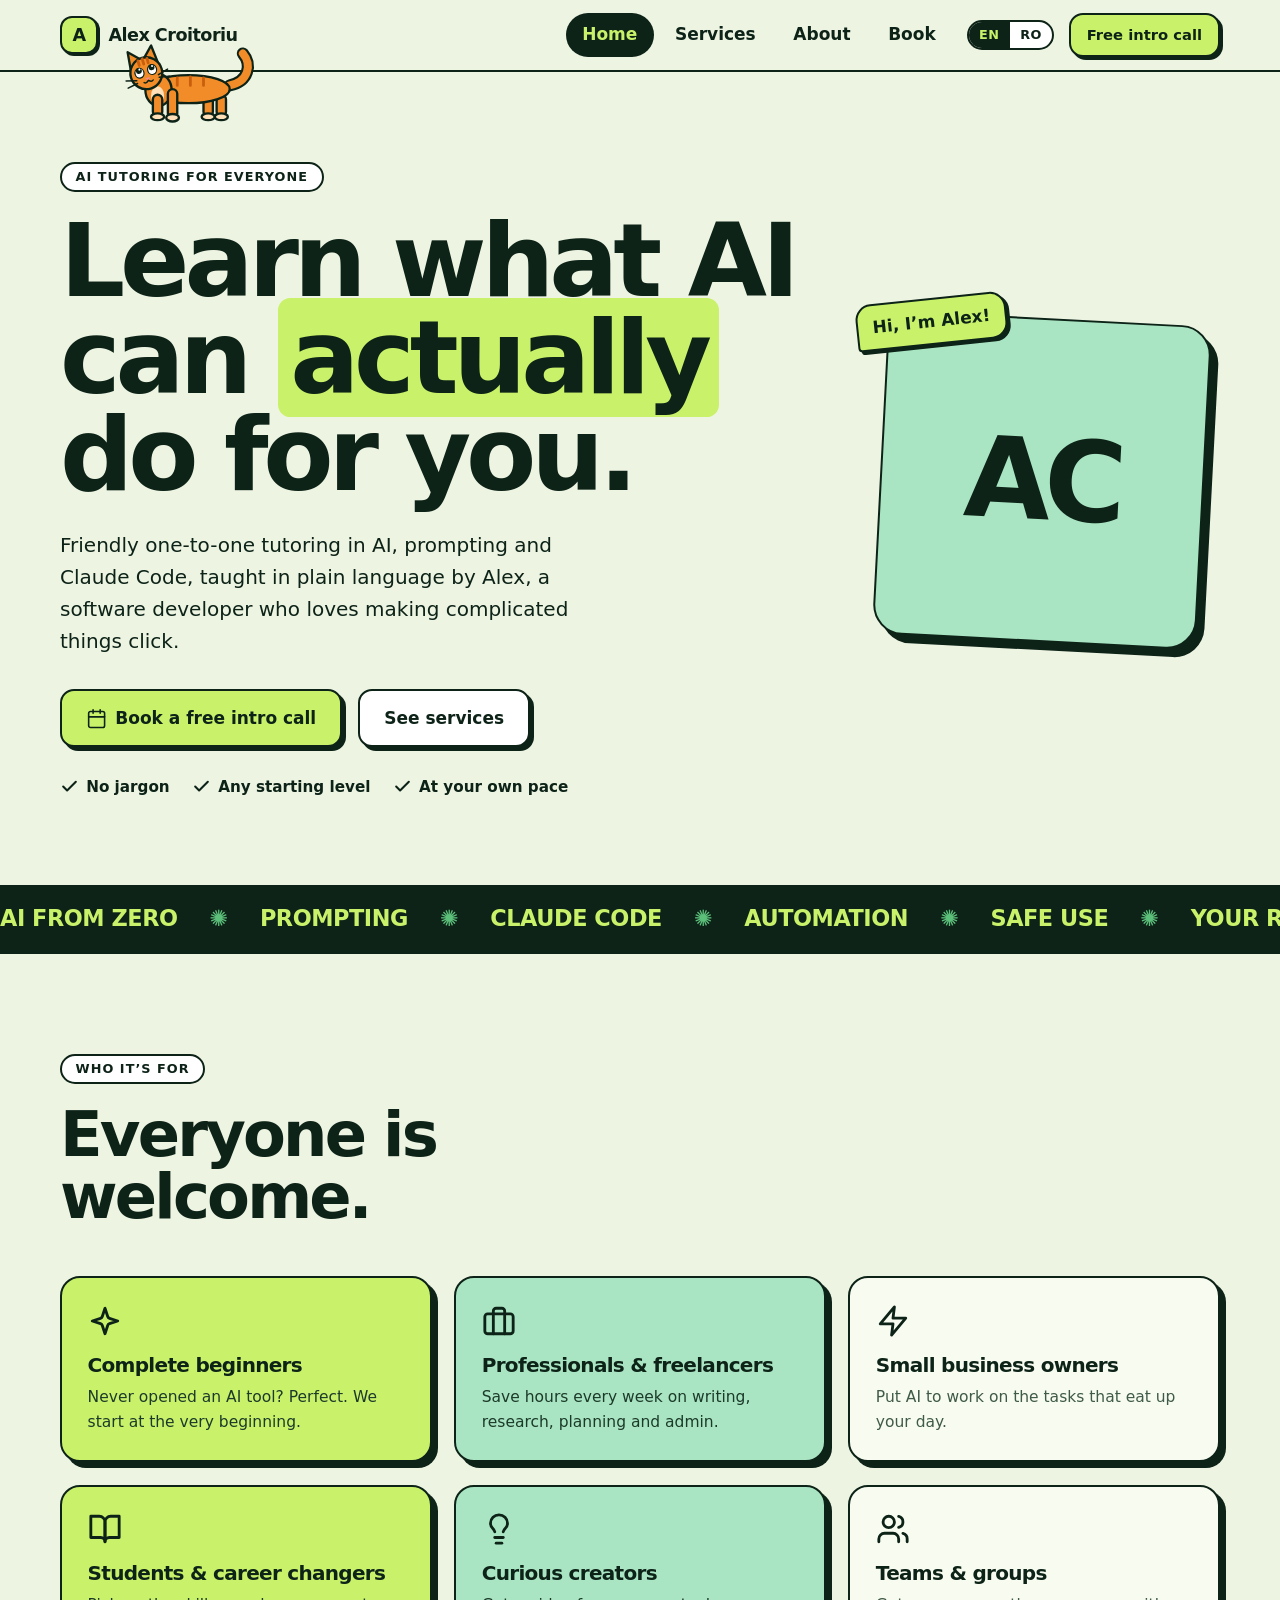
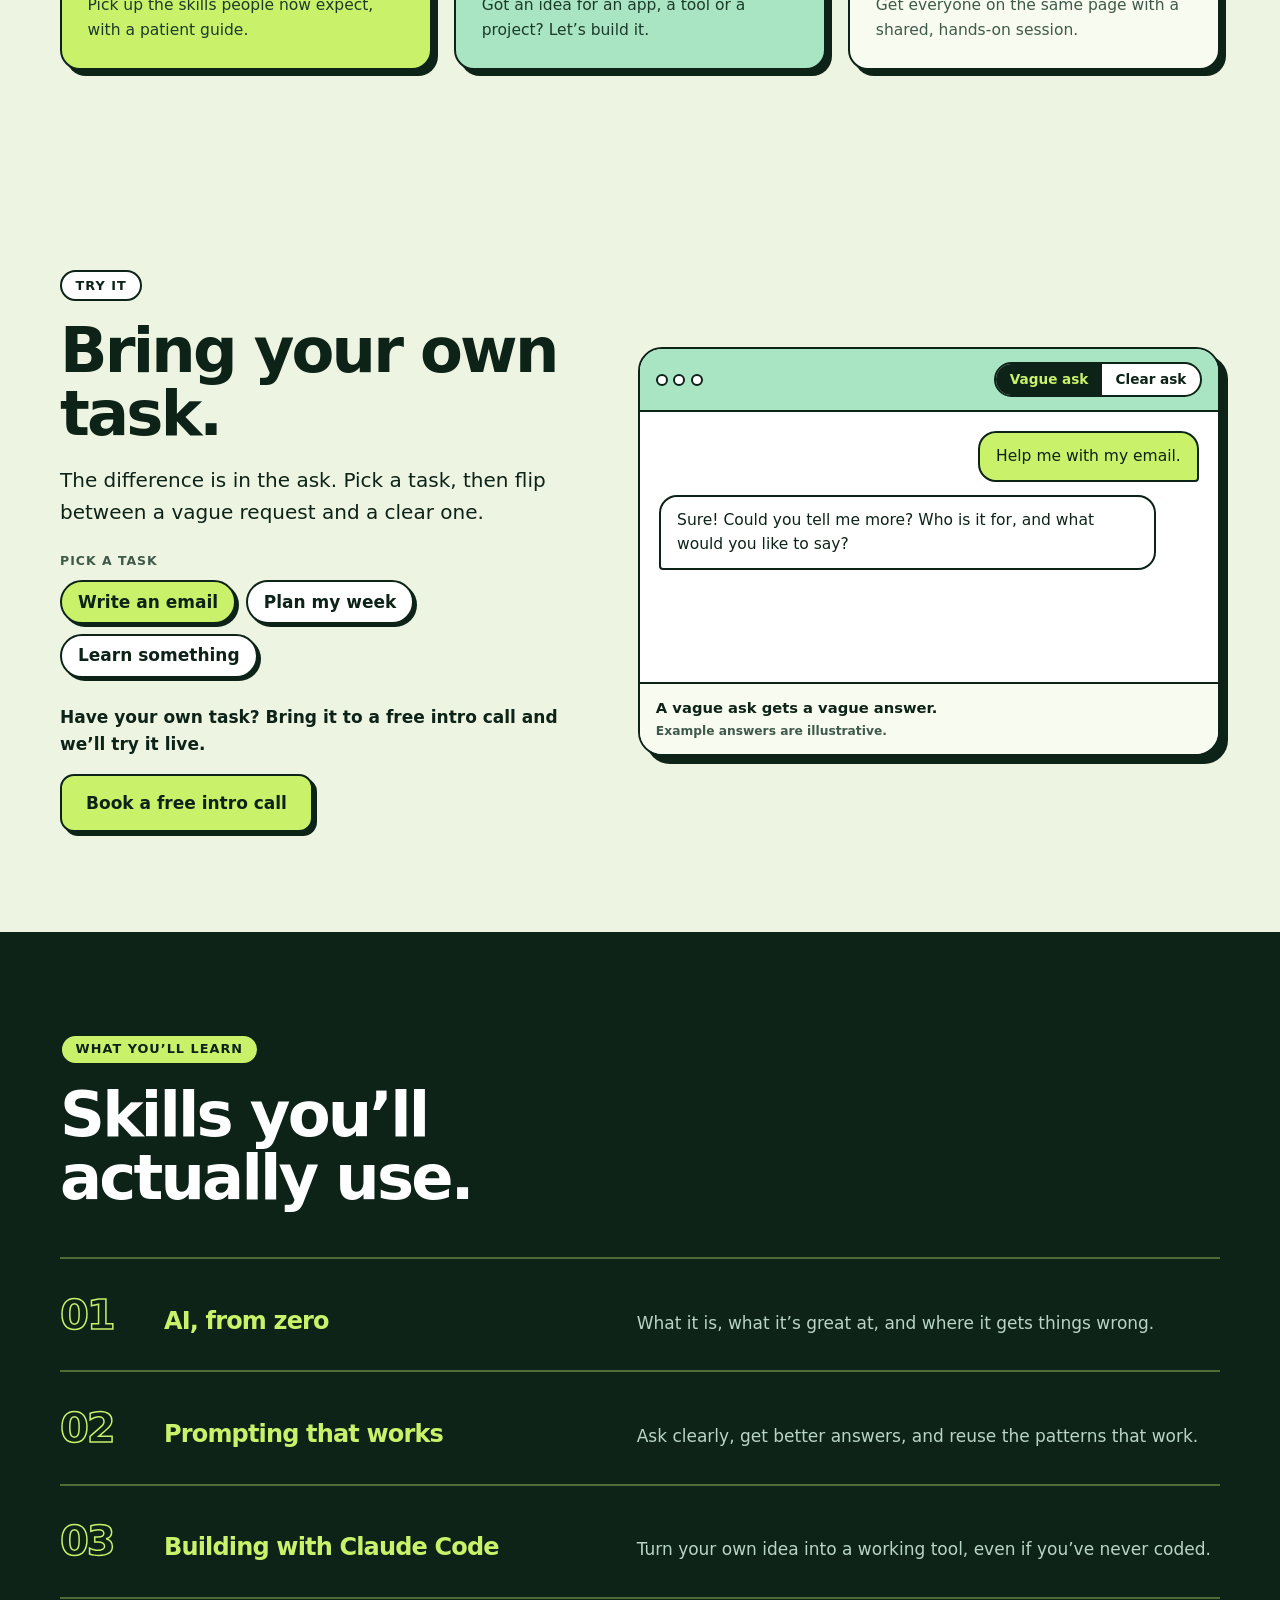
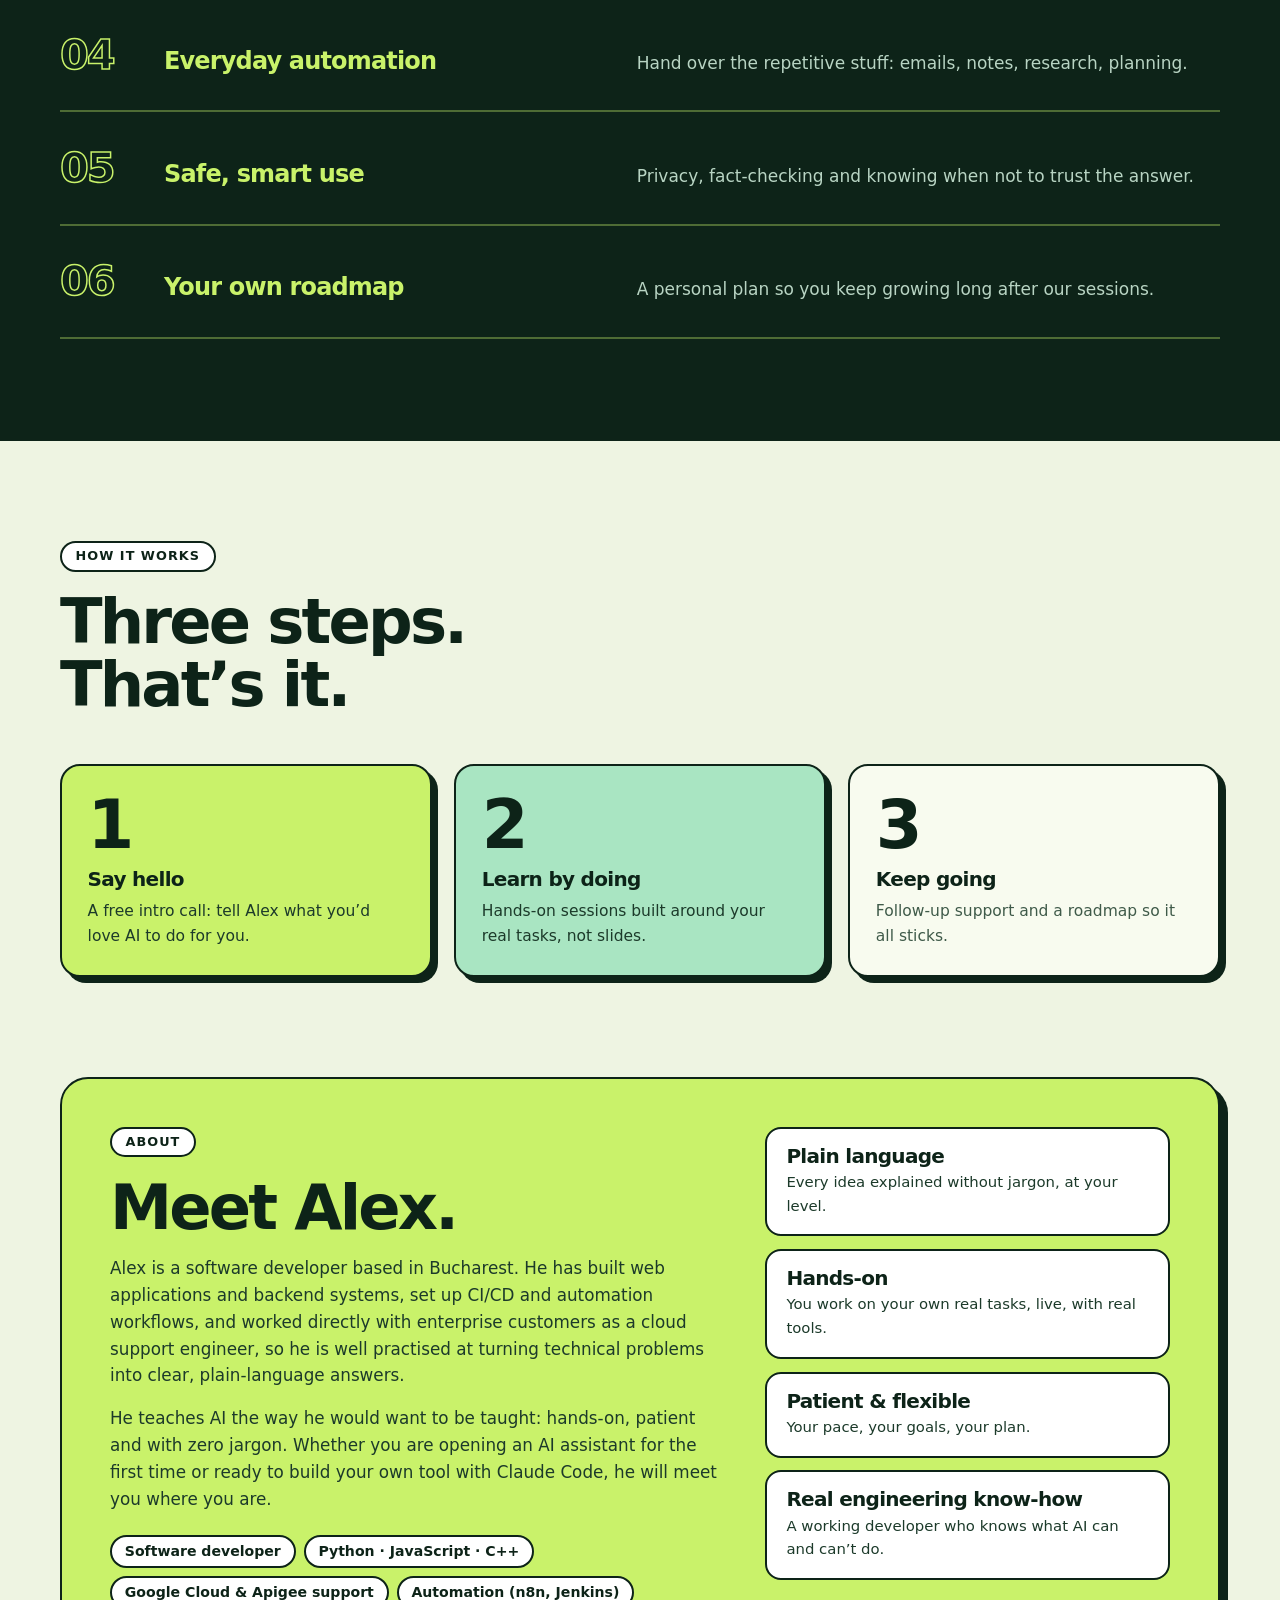
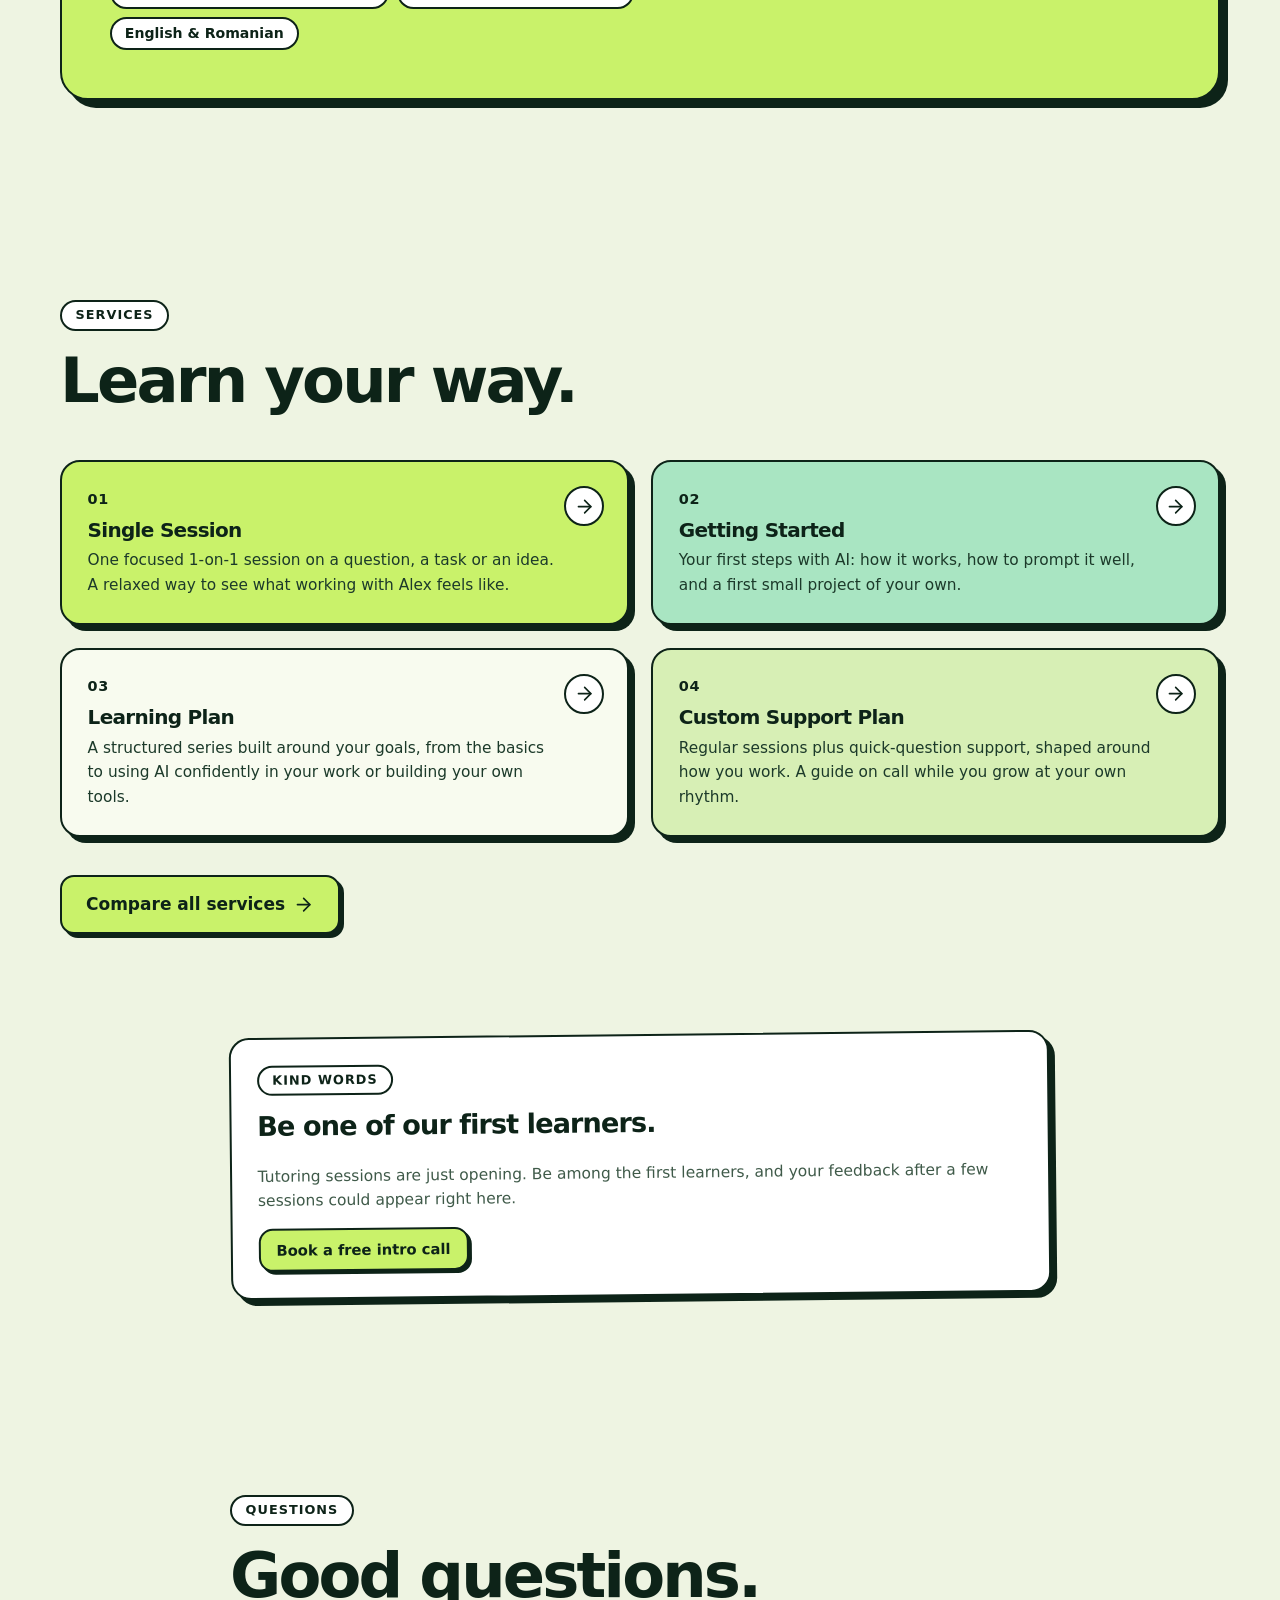
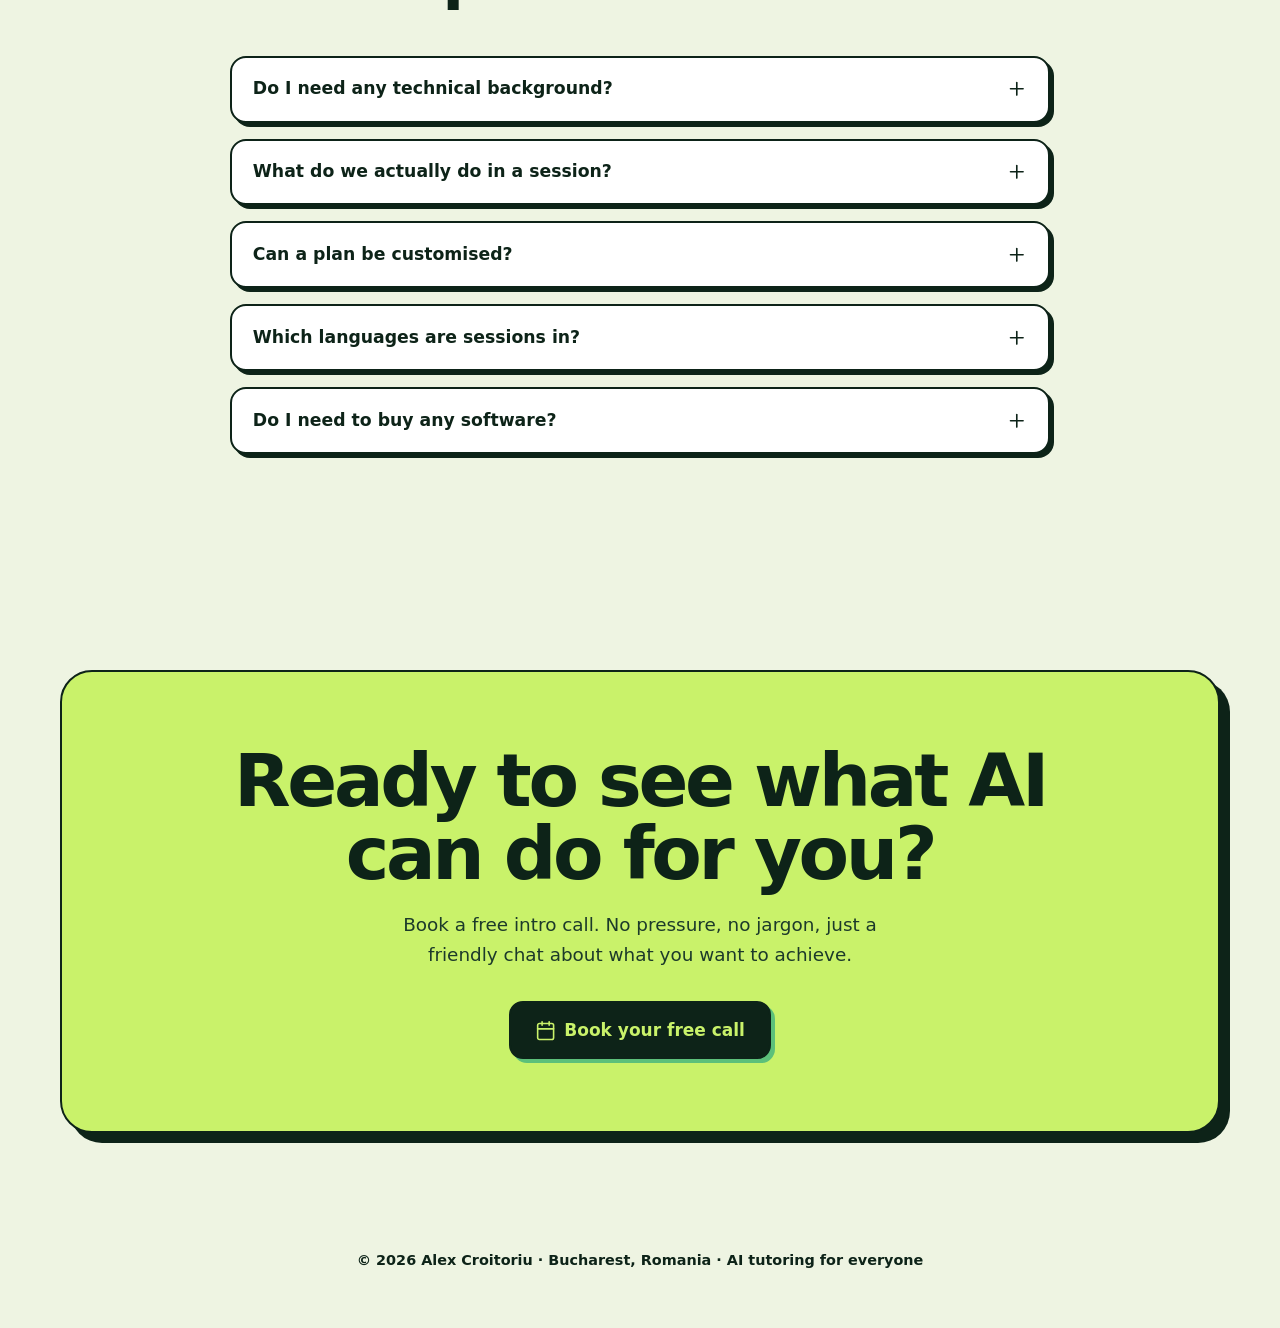
==== index.html @ 7beb1622 "Favicon: lime A badge matching the logo Co-Authored-By: Claude Sonnet 5.5 <noreply@anthropic.com>" ====
<!doctype html>
<html lang="en">
<head>
<meta charset="utf-8">
<meta name="viewport" content="width=device-width, initial-scale=1">
<title>Alex Croitoriu · AI tutoring for everyone</title>
<meta name="description" content="Friendly one-to-one tutoring in AI, prompting and Claude Code, taught in plain language by software developer Alex Croitoriu.">
<link rel="canonical" href="https://andreeaioan97-maker.github.io/alex-ai-tutoring/">
<link rel="alternate" hreflang="en" href="https://andreeaioan97-maker.github.io/alex-ai-tutoring/">
<link rel="alternate" hreflang="ro" href="https://andreeaioan97-maker.github.io/alex-ai-tutoring/ro/">
<link rel="alternate" hreflang="x-default" href="https://andreeaioan97-maker.github.io/alex-ai-tutoring/">
<meta property="og:title" content="Alex Croitoriu · AI tutoring for everyone">
<meta property="og:description" content="Friendly one-to-one tutoring in AI, prompting and Claude Code, taught in plain language by software developer Alex Croitoriu.">
<meta property="og:type" content="website">
<meta property="og:url" content="https://andreeaioan97-maker.github.io/alex-ai-tutoring/">
<meta property="og:locale" content="en_US">
<meta name="theme-color" content="#c9f26a">
<link rel="icon" href="data:image/svg+xml,%3Csvg xmlns='http://www.w3.org/2000/svg' viewBox='0 0 64 64'%3E%3Crect x='9' y='9' width='50' height='50' rx='13' fill='%230d2318'/%3E%3Crect x='4' y='4' width='50' height='50' rx='13' fill='%23c9f26a' stroke='%230d2318' stroke-width='4'/%3E%3Ctext x='29' y='41' text-anchor='middle' font-family='Arial,Helvetica,sans-serif' font-weight='900' font-size='32' fill='%230d2318'%3EA%3C/text%3E%3C/svg%3E">
<link rel="stylesheet" href="assets/style.css?v=8e120575">
<script type="application/ld+json">{"@context":"https://schema.org","@type":"Person","name":"Alex Croitoriu","jobTitle":"Software developer & AI tutor","description":"Friendly one-to-one tutoring in AI, prompting and Claude Code, taught in plain language by software developer Alex Croitoriu.","url":"https://andreeaioan97-maker.github.io/alex-ai-tutoring/","knowsLanguage":["en","ro"],"address":{"@type":"PostalAddress","addressLocality":"Bucharest","addressCountry":"RO"}}</script>
</head>
<body class="page-home">
<svg width="0" height="0" style="position:absolute" aria-hidden="true"><defs><symbol id="i-sparkles" viewBox="0 0 24 24"><path d="m12 3-1.9 5.8a2 2 0 0 1-1.3 1.3L3 12l5.8 1.9a2 2 0 0 1 1.3 1.3L12 21l1.9-5.8a2 2 0 0 1 1.3-1.3L21 12l-5.8-1.9a2 2 0 0 1-1.3-1.3z"/></symbol><symbol id="i-briefcase" viewBox="0 0 24 24"><rect x="2" y="7" width="20" height="14" rx="2"/><path d="M16 21V5a2 2 0 0 0-2-2h-4a2 2 0 0 0-2 2v16"/></symbol><symbol id="i-zap" viewBox="0 0 24 24"><path d="M13 2 3 14h9l-1 8 10-12h-9l1-8z"/></symbol><symbol id="i-book" viewBox="0 0 24 24"><path d="M2 3h6a4 4 0 0 1 4 4v14a3 3 0 0 0-3-3H2z"/><path d="M22 3h-6a4 4 0 0 0-4 4v14a3 3 0 0 1 3-3h7z"/></symbol><symbol id="i-bulb" viewBox="0 0 24 24"><path d="M15 14c.2-1 .7-1.7 1.5-2.5 1-.9 1.5-2.2 1.5-3.5A6 6 0 0 0 6 8c0 1 .2 2.2 1.5 3.5.7.7 1.3 1.5 1.5 2.5"/><path d="M9 18h6"/><path d="M10 22h4"/></symbol><symbol id="i-users" viewBox="0 0 24 24"><path d="M16 21v-2a4 4 0 0 0-4-4H6a4 4 0 0 0-4 4v2"/><circle cx="9" cy="7" r="4"/><path d="M22 21v-2a4 4 0 0 0-3-3.87"/><path d="M16 3.13a4 4 0 0 1 0 7.75"/></symbol><symbol id="i-message" viewBox="0 0 24 24"><path d="M21 15a2 2 0 0 1-2 2H7l-4 4V5a2 2 0 0 1 2-2h14a2 2 0 0 1 2 2z"/></symbol><symbol id="i-code" viewBox="0 0 24 24"><path d="m16 18 6-6-6-6"/><path d="m8 6-6 6 6 6"/></symbol><symbol id="i-shield" viewBox="0 0 24 24"><path d="M12 22s8-4 8-10V5l-8-3-8 3v7c0 6 8 10 8 10z"/></symbol><symbol id="i-compass" viewBox="0 0 24 24"><circle cx="12" cy="12" r="10"/><path d="m16.24 7.76-2.12 6.36-6.36 2.12 2.12-6.36z"/></symbol><symbol id="i-check" viewBox="0 0 24 24"><path d="M20 6 9 17l-5-5"/></symbol><symbol id="i-arrow" viewBox="0 0 24 24"><path d="M5 12h14"/><path d="m12 5 7 7-7 7"/></symbol><symbol id="i-plus" viewBox="0 0 24 24"><path d="M12 5v14"/><path d="M5 12h14"/></symbol><symbol id="i-calendar" viewBox="0 0 24 24"><rect x="3" y="4" width="18" height="18" rx="2"/><path d="M16 2v4"/><path d="M8 2v4"/><path d="M3 10h18"/></symbol><symbol id="i-left" viewBox="0 0 24 24"><path d="m15 18-6-6 6-6"/></symbol><symbol id="i-right" viewBox="0 0 24 24"><path d="m9 18 6-6-6-6"/></symbol></defs></svg>

<header class="top"><div class="wrap bar">
  <a class="brand" href="index.html" aria-label="Alex Croitoriu"><span class="logo" aria-hidden="true">A</span><span class="nm" aria-hidden="true"><span class="w"><i style="--i:1">A</i><i style="--i:2">l</i><i style="--i:3">e</i><i style="--i:4">x</i></span> <span class="w"><i style="--i:5">C</i><i style="--i:6">r</i><i style="--i:7">o</i><i style="--i:8">i</i><i style="--i:9">t</i><i style="--i:10">o</i><i style="--i:11">r</i><i style="--i:12">i</i><i style="--i:13">u</i></span></span></a>
  <nav class="links" aria-label="Main">
    <a href="index.html" aria-current="page">Home</a>
    <a href="services.html">Services</a>
    <a href="index.html#about">About</a>
    <a href="book.html">Book</a>
  </nav>
  <div class="langs" role="group" aria-label="Language"><span aria-current="true" lang="en">EN</span><a href="ro/index.html" hreflang="ro" lang="ro" aria-label="Română">RO</a></div>
  <a class="btn btn-sm" href="book.html">Free intro call</a>
  <button class="menu-btn" aria-label="Menu" aria-expanded="false"><span></span><span></span></button>
</div></header>
<div class="wrap cat-anchor"><svg class="cat" viewBox="0 0 160 80" aria-hidden="true"><g class="mv fadec"><g class="bw"><g class="pj" style="transform-origin:90px 76px"><g class="tailP" style="transform-origin:132px 42px"><path class="tail-k" d="M132 42 C152 38 156 20 146 8"/><path class="tail-o" d="M132 42 C152 38 156 20 146 8"/></g><rect class="o k" x="104" y="52" width="10" height="23" rx="5"/><rect class="o k" x="118" y="52" width="10" height="23" rx="5"/><ellipse class="l k" cx="109" cy="75.5" rx="7" ry="3.6"/><ellipse class="l k" cx="123" cy="75.5" rx="7" ry="3.6"/><g class="breathe" style="transform-origin:90px 62px"><ellipse class="o k" cx="88" cy="46" rx="44" ry="15"/><path class="stripe" d="M76 34v8M90 33v9M104 34v8"/></g><ellipse class="o k" cx="56" cy="47" rx="14" ry="17"/><ellipse class="l" cx="55" cy="53" rx="7" ry="10"/><rect class="o k" x="50" y="52" width="10" height="23" rx="5"/><ellipse class="l k" cx="55" cy="75.5" rx="7" ry="3.6"/><g class="paw" style="transform-origin:71px 48px"><rect class="o k" x="66" y="46" width="10" height="31" rx="5"/><ellipse class="l k" cx="71" cy="76.5" rx="6.8" ry="4"/></g><g transform="translate(43 29) rotate(-16)">
 <g class="ears" style="transform-origin:0 -10px"><path class="o k" d="M-15 -8 L-13 -27 L-1 -15 Z"/><path class="o k" d="M15 -8 L13 -27 L1 -15 Z"/></g><circle class="o k" r="17"/>
 <path class="stripe" d="M-5 -15v5M0 -16v6M5 -15v5"/>
 <g class="blink" style="transform-origin:0 -2px"><g class="look"><ellipse cx="-7" cy="-2" rx="4.8" ry="5.2" fill="#fff" stroke="#0d2318" stroke-width="1.3"/><ellipse cx="7" cy="-2" rx="4.8" ry="5.2" fill="#fff" stroke="#0d2318" stroke-width="1.3"/><circle class="eyef" cx="-7" cy="-4.6" r="3.2"/><circle class="eyef" cx="7" cy="-4.6" r="3.2"/><circle fill="#fff" cx="-6" cy="-5.7" r="1.1"/><circle fill="#fff" cx="8" cy="-5.7" r="1.1"/></g></g>
 <path class="nose" d="M-2.5 5 h5 l-2.5 3 z"/><path class="fine" d="M0 8 q-3 3 -5 1 M0 8 q3 3 5 1 M-12 5 l-11 -3 M-12 8 l-11 2 M12 5 l11 -3 M12 8 l11 2"/></g><path class="fine whoosh" d="M60 6 q7 -6 14 -1 M58 15 q9 -6 16 -1"/><path class="spark s1" d="M50 -6 l1.8 -4.6 l4.6 -1.8 l-4.6 -1.8 l-1.8 -4.6 l-1.8 4.6 l-4.6 1.8 l4.6 1.8z" transform="translate(0 6)"/><path class="spark s2" d="M70 -14 l1.4 -3.6 l3.6 -1.4 l-3.6 -1.4 l-1.4 -3.6 l-1.4 3.6 l-3.6 1.4 l3.6 1.4z" transform="translate(0 6)"/></g><ellipse class="dust" cx="50" cy="78" rx="6" ry="2.5"/><ellipse class="dust" cx="100" cy="78" rx="8" ry="2.5"/><ellipse class="dust" cx="130" cy="78" rx="5" ry="2"/></g></g></g></svg></div>
<main>
<section class="hero"><div class="wrap hero-grid">
  <div>
    <span class="label">AI tutoring for everyone</span>
    <h1>Learn what AI can <mark>actually</mark> do for you.</h1>
    <p class="lead">Friendly one-to-one tutoring in AI, prompting and Claude Code, taught in plain language by Alex, a software developer who loves making complicated things click.</p>
    <div class="cta-row"><a class="btn" href="book.html"><svg class="ic " aria-hidden="true"><use href="#i-calendar"/></svg> Book a free intro call</a><a class="btn btn-white" href="services.html">See services</a></div>
    <ul class="trust"><li><svg class="ic " aria-hidden="true"><use href="#i-check"/></svg>No jargon</li><li><svg class="ic " aria-hidden="true"><use href="#i-check"/></svg>Any starting level</li><li><svg class="ic " aria-hidden="true"><use href="#i-check"/></svg>At your own pace</li></ul>
  </div>
  <div class="sticker-wrap">
    <div class="sticker" role="img" aria-label="Photo of Alex (coming soon)">AC</div>
    <span class="hi">Hi, I’m Alex!</span>
  </div>
</div></section>
<div class="strip" aria-hidden="true"><div class="strip-in"><span>AI from zero</span><i>✺</i><span>Prompting</span><i>✺</i><span>Claude Code</span><i>✺</i><span>Automation</span><i>✺</i><span>Safe use</span><i>✺</i><span>Your roadmap</span><i>✺</i><span>AI from zero</span><i>✺</i><span>Prompting</span><i>✺</i><span>Claude Code</span><i>✺</i><span>Automation</span><i>✺</i><span>Safe use</span><i>✺</i><span>Your roadmap</span><i>✺</i><span>AI from zero</span><i>✺</i><span>Prompting</span><i>✺</i><span>Claude Code</span><i>✺</i><span>Automation</span><i>✺</i><span>Safe use</span><i>✺</i><span>Your roadmap</span><i>✺</i><span>AI from zero</span><i>✺</i><span>Prompting</span><i>✺</i><span>Claude Code</span><i>✺</i><span>Automation</span><i>✺</i><span>Safe use</span><i>✺</i><span>Your roadmap</span><i>✺</i></div></div>

<section class="section"><div class="wrap">
  <div class="sec-head"><span class="label">Who it’s for</span><h2>Everyone is welcome.</h2></div>
  <div class="cards"><article class="stk s0"><svg class="ic " aria-hidden="true"><use href="#i-sparkles"/></svg><h3>Complete beginners</h3><p>Never opened an AI tool? Perfect. We start at the very beginning.</p></article><article class="stk s1"><svg class="ic " aria-hidden="true"><use href="#i-briefcase"/></svg><h3>Professionals &amp; freelancers</h3><p>Save hours every week on writing, research, planning and admin.</p></article><article class="stk s2"><svg class="ic " aria-hidden="true"><use href="#i-zap"/></svg><h3>Small business owners</h3><p>Put AI to work on the tasks that eat up your day.</p></article><article class="stk s0"><svg class="ic " aria-hidden="true"><use href="#i-book"/></svg><h3>Students &amp; career changers</h3><p>Pick up the skills people now expect, with a patient guide.</p></article><article class="stk s1"><svg class="ic " aria-hidden="true"><use href="#i-bulb"/></svg><h3>Curious creators</h3><p>Got an idea for an app, a tool or a project? Let’s build it.</p></article><article class="stk s2"><svg class="ic " aria-hidden="true"><use href="#i-users"/></svg><h3>Teams &amp; groups</h3><p>Get everyone on the same page with a shared, hands-on session.</p></article></div>
</div></section>


<section class="section" id="try"><div class="wrap">
  <div class="demo" data-demo>
    <div>
      <span class="label">Try it</span>
      <h2>Bring your own task.</h2>
      <p class="lead">The difference is in the ask. Pick a task, then flip between a vague request and a clear one.</p>
      <p class="mini-label">Pick a task</p>
      <div class="task-chips" role="group" aria-label="Pick a task"><button type="button" class="chip-btn" data-task="0" aria-pressed="true">Write an email</button><button type="button" class="chip-btn" data-task="1" aria-pressed="false">Plan my week</button><button type="button" class="chip-btn" data-task="2" aria-pressed="false">Learn something</button></div>
      <p class="own">Have your own task? Bring it to a free intro call and we’ll try it live.</p>
      <a class="btn" href="book.html">Book a free intro call</a>
    </div>
    <div class="chat">
      <div class="chat-top">
        <div class="dots" aria-hidden="true"><i></i><i></i><i></i></div>
        <div class="seg" role="tablist"><button type="button" role="tab" data-mode="vague" aria-selected="true">Vague ask</button><button type="button" role="tab" data-mode="clear" aria-selected="false">Clear ask</button></div>
      </div>
      <div class="chat-body" aria-live="polite"><div class="bub me" data-q>Help me with my email.</div><div class="bub ai" data-a>Sure! Could you tell me more? Who is it for, and what would you like to say?</div></div>
      <p class="chat-note"><span data-note>A vague ask gets a vague answer.</span> <small>Example answers are illustrative.</small></p>
    </div>
  </div>
  <script type="application/json" id="demo-data">{"tasks":[{"label":"Write an email","vague":{"q":"Help me with my email.","a":"Sure! Could you tell me more? Who is it for, and what would you like to say?"},"clear":{"q":"Rewrite this email to my landlord about the broken heater. Polite but firm, under 100 words.","a":"Hi, I’m writing about the heater that stopped working last week. Could you arrange a repair by Friday? Please let me know a time that suits you. Thank you!"}},{"label":"Plan my week","vague":{"q":"Plan my week.","a":"Sure! Here’s a general plan: work in the morning, exercise in the afternoon, relax in the evening. Tell me more for a plan that fits."},"clear":{"q":"Plan my week: I work 9–5, want the gym 3 times, 30 minutes of English a day and Sunday free. Make a table.","a":"Mon: Work · English 30′ · Gym\nTue: Work · English 30′\nWed: Work · English 30′ · Gym\nThu: Work · English 30′\nFri: Work · English 30′ · Gym\nSat: English 30′\nSun: Free ☀"}},{"label":"Learn something","vague":{"q":"Explain blockchain.","a":"Blockchain is a distributed ledger technology that records transactions across many computers using cryptographic hashes and consensus mechanisms…"},"clear":{"q":"Explain blockchain like I’m 12, in 3 sentences, with an everyday example.","a":"Imagine a class notebook that every student has a copy of. When someone borrows a pencil, everybody writes it down. Nobody can cheat, because all the copies must match."}}],"noteVague":"A vague ask gets a vague answer.","noteClear":"Same AI, a clear ask, a far better answer. That’s what Alex teaches."}</script>
</div></section>

<section class="section inkband"><div class="wrap">
  <div class="sec-head"><span class="label light">What you’ll learn</span><h2>Skills you’ll actually use.</h2></div>
  <ol class="lrows"><li><span class="n">01</span><h3>AI, from zero</h3><p>What it is, what it’s great at, and where it gets things wrong.</p></li><li><span class="n">02</span><h3>Prompting that works</h3><p>Ask clearly, get better answers, and reuse the patterns that work.</p></li><li><span class="n">03</span><h3>Building with Claude Code</h3><p>Turn your own idea into a working tool, even if you’ve never coded.</p></li><li><span class="n">04</span><h3>Everyday automation</h3><p>Hand over the repetitive stuff: emails, notes, research, planning.</p></li><li><span class="n">05</span><h3>Safe, smart use</h3><p>Privacy, fact-checking and knowing when not to trust the answer.</p></li><li><span class="n">06</span><h3>Your own roadmap</h3><p>A personal plan so you keep growing long after our sessions.</p></li></ol>
</div></section>

<section class="section"><div class="wrap">
  <div class="sec-head"><span class="label">How it works</span><h2>Three steps. That’s it.</h2></div>
  <div class="cards c3"><article class="stk s0"><span class="bignum">1</span><h3>Say hello</h3><p>A free intro call: tell Alex what you’d love AI to do for you.</p></article><article class="stk s1"><span class="bignum">2</span><h3>Learn by doing</h3><p>Hands-on sessions built around your real tasks, not slides.</p></article><article class="stk s2"><span class="bignum">3</span><h3>Keep going</h3><p>Follow-up support and a roadmap so it all sticks.</p></article></div>
</div></section>

<section class="section tight" id="about"><div class="wrap">
  <div class="about">
    <div>
      <span class="label">About</span>
      <h2>Meet Alex.</h2>
      <p>Alex is a software developer based in Bucharest. He has built web applications and backend systems, set up CI/CD and automation workflows, and worked directly with enterprise customers as a cloud support engineer, so he is well practised at turning technical problems into clear, plain-language answers.</p><p>He teaches AI the way he would want to be taught: hands-on, patient and with zero jargon. Whether you are opening an AI assistant for the first time or ready to build your own tool with Claude Code, he will meet you where you are.</p>
      <ul class="chips"><li>Software developer</li><li>Python · JavaScript · C++</li><li>Google Cloud &amp; Apigee support</li><li>Automation (n8n, Jenkins)</li><li>English &amp; Romanian</li></ul>
    </div>
    <div class="pillars"><div><h3>Plain language</h3><p>Every idea explained without jargon, at your level.</p></div><div><h3>Hands-on</h3><p>You work on your own real tasks, live, with real tools.</p></div><div><h3>Patient &amp; flexible</h3><p>Your pace, your goals, your plan.</p></div><div><h3>Real engineering know-how</h3><p>A working developer who knows what AI can and can’t do.</p></div></div>
  </div>
</div></section>

<section class="section"><div class="wrap">
  <div class="sec-head"><span class="label">Services</span><h2>Learn your way.</h2></div>
  <div class="minis"><a class="mini s0" href="services.html"><span class="slabno">01</span><h3>Single Session</h3><p>One focused 1-on-1 session on a question, a task or an idea. A relaxed way to see what working with Alex feels like.</p><span class="go"><svg class="ic " aria-hidden="true"><use href="#i-arrow"/></svg></span></a><a class="mini s1" href="services.html"><span class="slabno">02</span><h3>Getting Started</h3><p>Your first steps with AI: how it works, how to prompt it well, and a first small project of your own.</p><span class="go"><svg class="ic " aria-hidden="true"><use href="#i-arrow"/></svg></span></a><a class="mini s2" href="services.html"><span class="slabno">03</span><h3>Learning Plan</h3><p>A structured series built around your goals, from the basics to using AI confidently in your work or building your own tools.</p><span class="go"><svg class="ic " aria-hidden="true"><use href="#i-arrow"/></svg></span></a><a class="mini s3" href="services.html"><span class="slabno">04</span><h3>Custom Support Plan</h3><p>Regular sessions plus quick-question support, shaped around how you work. A guide on call while you grow at your own rhythm.</p><span class="go"><svg class="ic " aria-hidden="true"><use href="#i-arrow"/></svg></span></a></div>
  <p class="more"><a class="btn" href="services.html">Compare all services <svg class="ic " aria-hidden="true"><use href="#i-arrow"/></svg></a></p>
</div></section>

<section class="section tight"><div class="wrap narrow">
  <div class="stk kind">
    <span class="label">Kind words</span>
    <h3>Be one of our first learners.</h3>
    <p>Tutoring sessions are just opening. Be among the first learners, and your feedback after a few sessions could appear right here.</p>
    <a class="btn btn-sm" href="book.html">Book a free intro call</a>
  </div>
</div></section>


<section class="section"><div class="wrap narrow">
  <div class="sec-head"><span class="label">Questions</span><h2>Good questions.</h2></div>
  <div class="faq"><details><summary><span>Do I need any technical background?</span><svg class="ic " aria-hidden="true"><use href="#i-plus"/></svg></summary><p>Not at all. Alex works with complete beginners and experienced professionals alike, and starts wherever you are.</p></details><details><summary><span>What do we actually do in a session?</span><svg class="ic " aria-hidden="true"><use href="#i-plus"/></svg></summary><p>We start from something you want to get done (writing, planning, research, an idea) and work on it together, live, using real AI tools.</p></details><details><summary><span>Can a plan be customised?</span><svg class="ic " aria-hidden="true"><use href="#i-plus"/></svg></summary><p>Yes. Every plan starts with a short chat about your goals, and Custom Support Plans are shaped entirely around you.</p></details><details><summary><span>Which languages are sessions in?</span><svg class="ic " aria-hidden="true"><use href="#i-plus"/></svg></summary><p>English or Romanian, whichever you are more comfortable with.</p></details><details><summary><span>Do I need to buy any software?</span><svg class="ic " aria-hidden="true"><use href="#i-plus"/></svg></summary><p>Many AI tools have free versions. Alex will help you work out what you actually need before you spend anything.</p></details></div>
</div></section>

<section class="section"><div class="wrap">
  <div class="cta">
    <h2>Ready to see what AI can do for you?</h2>
    <p>Book a free intro call. No pressure, no jargon, just a friendly chat about what you want to achieve.</p>
    <a class="btn btn-ink" href="book.html"><svg class="ic " aria-hidden="true"><use href="#i-calendar"/></svg> Book your free call</a>
  </div>
</div></section>
</main>
<footer class="foot"><div class="wrap">© 2026 Alex Croitoriu · Bucharest, Romania · AI tutoring for everyone</div></footer>
<script src="assets/config.js?v=a0158454"></script>
<script src="assets/site.js?v=f5478ac0"></script>
</body>
</html>
---- assets/style.css ----
*,*::before,*::after{box-sizing:border-box}
*{margin:0}
html{scroll-behavior:smooth;-webkit-text-size-adjust:100%;scroll-padding-top:90px}
body{min-height:100vh;text-rendering:optimizeLegibility;-webkit-font-smoothing:antialiased;overflow-x:hidden}
img,svg{display:block;max-width:100%}
a{color:inherit;text-decoration:none}
button{font:inherit;color:inherit;background:none;border:0;cursor:pointer}
ul,ol{padding:0;list-style:none}
.ic{width:1.25em;height:1.25em;flex:none;fill:none;stroke:currentColor;stroke-width:1.8;stroke-linecap:round;stroke-linejoin:round}
.wrap{width:min(var(--max,1120px),100% - 40px);margin-inline:auto}
.menu-btn{display:none;width:44px;height:44px;align-items:center;justify-content:center;flex-direction:column;gap:6px;border-radius:12px}
.menu-btn span{display:block;width:22px;height:2px;background:currentColor;border-radius:2px;transition:transform .2s}
.nav-open .menu-btn span:first-child{transform:translateY(4px) rotate(45deg)}
.nav-open .menu-btn span:last-child{transform:translateY(-4px) rotate(-45deg)}
details>summary{list-style:none;cursor:pointer}
details>summary::-webkit-details-marker{display:none}
details>summary .ic{transition:transform .2s}
details[open]>summary .ic{transform:rotate(45deg)}
:focus-visible{outline:3px solid var(--focus,currentColor);outline-offset:3px}
@media (prefers-reduced-motion:reduce){html{scroll-behavior:auto}*,*::before,*::after{animation:none!important;transition:none!important}}
.sr{position:absolute;width:1px;height:1px;overflow:hidden;clip:rect(0 0 0 0);white-space:nowrap}
/* Option 5 · Lime & Ink */
:root{--bg:#eef4e2;--ink:#0d2318;--lime:#c9f26a;--mint:#a9e5c2;--leaf:#5cc07a;--pale:#f8fbef;--muted:#3f5a49;--focus:#0d2318;--max:1160px;--r:20px;--sh:6px 6px 0 var(--ink)}
body{font:17px/1.6 system-ui,-apple-system,"Segoe UI",Roboto,sans-serif;color:var(--ink);background:var(--bg)}
h1,h2,h3{font-weight:850;letter-spacing:-.035em;line-height:1}
h1{font-size:clamp(2.8rem,8.2vw,6.4rem);letter-spacing:-.05em;line-height:.95}
h2{font-size:clamp(2.1rem,5vw,3.9rem);letter-spacing:-.045em}
h3{font-size:1.25rem;line-height:1.15}
p{color:var(--muted)}
mark{background:var(--lime);color:var(--ink);padding:0 .12em;border-radius:.12em;box-decoration-break:clone;-webkit-box-decoration-break:clone}
.label{display:inline-block;border:2px solid var(--ink);background:#fff;border-radius:999px;padding:.2rem .85rem;font-weight:800;font-size:.8rem;letter-spacing:.08em;text-transform:uppercase;margin-bottom:1.2rem}
.label.light{background:var(--lime);color:var(--ink)}

.btn{display:inline-flex;align-items:center;justify-content:center;gap:.5rem;padding:.85rem 1.5rem;border:2px solid var(--ink);border-radius:14px;background:var(--lime);color:var(--ink);font-weight:800;box-shadow:4px 4px 0 var(--ink);transition:transform .12s,box-shadow .12s}
.btn:hover{transform:translate(3px,3px);box-shadow:1px 1px 0 var(--ink)}
.btn-white{background:#fff}
.btn-ink{background:var(--ink);color:var(--lime);box-shadow:4px 4px 0 var(--leaf)}
.btn-sm{padding:.5rem 1rem;font-size:.92rem;box-shadow:3px 3px 0 var(--ink)}
.btn-block{width:100%}

.top{position:sticky;top:0;z-index:20;background:var(--bg);border-bottom:2px solid var(--ink)}
.bar{position:relative;display:flex;align-items:center;gap:1.2rem;min-height:70px}
.brand{display:flex;align-items:center;gap:.65rem;font-weight:850;letter-spacing:-.03em;font-size:1.1rem;margin-right:auto}
.logo{width:38px;height:38px;border:2px solid var(--ink);border-radius:12px;background:var(--lime);display:grid;place-items:center;font-weight:900;box-shadow:2px 2px 0 var(--ink)}
.links{display:flex;gap:.3rem}
.links a{padding:.4rem .9rem;border-radius:999px;font-weight:700;border:2px solid transparent}
.links a:hover{border-color:var(--ink)}
.links a[aria-current]{background:var(--ink);color:var(--lime)}

.hero{padding:clamp(40px,7vw,90px) 0 clamp(48px,7vw,86px)}
.hero-grid{display:grid;grid-template-columns:1.35fr .65fr;gap:clamp(2rem,5vw,4rem);align-items:center}
.lead{font-size:1.25rem;max-width:34rem;margin:1.6rem 0 2rem;color:var(--ink)}
.cta-row{display:flex;flex-wrap:wrap;gap:1rem}
.hero-sm{padding-bottom:44px}
.hero-sm .lead{margin-bottom:0}
.sticker-wrap{position:relative;padding:1rem}
.sticker{aspect-ratio:1;border:2px solid var(--ink);border-radius:30px;background:var(--mint);transform:rotate(3deg);box-shadow:8px 8px 0 var(--ink);display:grid;place-items:center;font-size:clamp(4rem,9vw,7rem);font-weight:900;letter-spacing:-.06em}
.hi{position:absolute;top:-4px;left:-8px;transform:rotate(-6deg);background:var(--lime);border:2px solid var(--ink);border-radius:16px 16px 16px 4px;padding:.5rem .9rem;font-weight:850;box-shadow:3px 3px 0 var(--ink)}

.strip{background:var(--ink);color:var(--lime);overflow:hidden;border-block:2px solid var(--ink);padding:.9rem 0;white-space:nowrap}
.strip-in{display:inline-flex;gap:2rem;animation:run 40s linear infinite;font-weight:850;font-size:1.4rem;letter-spacing:-.02em;text-transform:uppercase}
.strip-in i{font-style:normal;color:var(--leaf)}
@keyframes run{to{transform:translateX(-50%)}}

.section{padding:clamp(52px,8vw,100px) 0}
.section.tight{padding-top:0}
.narrow{--max:820px}
.sec-head{margin-bottom:clamp(1.8rem,4vw,3rem)}
.sec-head h2{max-width:14ch}
.cards{display:grid;grid-template-columns:repeat(3,1fr);gap:1.4rem}
.stk{border:2px solid var(--ink);border-radius:var(--r);padding:1.6rem;box-shadow:var(--sh);background:var(--pale);transition:transform .15s,box-shadow .15s}
.cards .stk:hover{transform:translate(-3px,-3px);box-shadow:9px 9px 0 var(--ink)}
.stk>.ic{width:34px;height:34px;margin-bottom:1rem;stroke-width:2}
.stk p{margin-top:.5rem;font-size:.97rem}
.s0{background:var(--lime)}.s1{background:var(--mint)}.s2{background:var(--pale)}.s3{background:#d7efb5}
.s0 p,.s1 p{color:#1c3a2a}
.bignum{display:block;font-size:4.2rem;font-weight:900;line-height:1;letter-spacing:-.06em;margin-bottom:.6rem}

.inkband{background:var(--ink);color:#fff;border-block:2px solid var(--ink)}
.inkband h2{color:#fff}
.lrows li{display:grid;grid-template-columns:5rem 1fr 1.3fr;gap:1.5rem;align-items:baseline;padding:1.4rem 0;border-top:2px solid rgba(201,242,106,.35)}
.lrows li:last-child{border-bottom:2px solid rgba(201,242,106,.35)}
.lrows .n{font-size:2.6rem;font-weight:900;letter-spacing:-.05em;color:transparent;-webkit-text-stroke:1.5px var(--lime)}
.lrows h3{color:var(--lime);font-size:1.5rem}
.lrows p{color:#b8d4c3}

.about{display:grid;grid-template-columns:1.2fr .8fr;gap:clamp(1.5rem,4vw,3rem);background:var(--lime);border:2px solid var(--ink);border-radius:28px;box-shadow:8px 8px 0 var(--ink);padding:clamp(1.5rem,4vw,3rem)}
.about p{color:#1c3a2a;margin-top:1rem;font-size:1.05rem}
.chips{display:flex;flex-wrap:wrap;gap:.5rem;margin-top:1.4rem}
.chips li{background:#fff;border:2px solid var(--ink);border-radius:999px;padding:.2rem .8rem;font-weight:750;font-size:.88rem}
.pillars{display:grid;gap:.8rem;align-content:start}
.pillars div{background:#fff;border:2px solid var(--ink);border-radius:16px;padding:1rem 1.2rem}
.pillars p{margin-top:.2rem;font-size:.93rem}

.minis{display:grid;grid-template-columns:repeat(2,1fr);gap:1.4rem}
.mini{position:relative;border:2px solid var(--ink);border-radius:var(--r);box-shadow:var(--sh);padding:1.6rem 4rem 1.6rem 1.6rem;transition:transform .15s,box-shadow .15s}
.mini:hover{transform:translate(-3px,-3px);box-shadow:9px 9px 0 var(--ink)}
.mini p{margin-top:.4rem;font-size:.96rem;color:#1c3a2a}
.mini .go{position:absolute;right:1.4rem;top:1.5rem;width:40px;height:40px;border:2px solid var(--ink);border-radius:50%;background:#fff;display:grid;place-items:center}
.slabno{display:block;font-weight:900;font-size:.9rem;letter-spacing:.05em;margin-bottom:.5rem}
.more{margin-top:2.4rem}
.slot{display:flex;gap:1rem;align-items:center;background:#fff;box-shadow:var(--sh);transform:rotate(-.6deg)}
.slot>.ic{margin:0}

.faq details{border:2px solid var(--ink);border-radius:16px;background:#fff;padding:1.1rem 1.3rem;margin-bottom:1rem;box-shadow:4px 4px 0 var(--ink)}
.faq details[open]{background:var(--lime)}
.faq summary{display:flex;justify-content:space-between;gap:1rem;align-items:center;font-weight:800;font-size:1.08rem}
.faq details p{margin-top:.7rem;color:#1c3a2a}

.cta{border:2px solid var(--ink);border-radius:32px;background:var(--lime);box-shadow:10px 10px 0 var(--ink);padding:clamp(2rem,6vw,4.5rem);text-align:center}
.cta h2{font-size:clamp(2.2rem,6vw,4.6rem);max-width:16ch;margin:0 auto}
.cta p{color:#1c3a2a;max-width:34rem;margin:1.2rem auto 2rem;font-size:1.15rem}
.foot{padding:1rem 0 3.5rem;text-align:center;font-weight:650;font-size:.9rem}

/* services page */
.slabs{display:grid;gap:1.6rem}
.slab{position:relative;display:grid;grid-template-columns:1fr 1.4fr 15rem;gap:1.8rem;align-items:start;border:2px solid var(--ink);border-radius:var(--r);box-shadow:var(--sh);padding:1.8rem}
.slab h3{font-size:1.7rem}
.slab p{color:#1c3a2a}
.tag{display:inline-block;margin-top:.7rem;border:2px solid var(--ink);border-radius:999px;background:#fff;padding:.05rem .65rem;font-size:.74rem;font-weight:800;letter-spacing:.06em;text-transform:uppercase}
.ticks{display:grid;gap:.4rem;margin-top:1rem;font-weight:600;font-size:.95rem}
.ticks li{display:flex;gap:.5rem;align-items:flex-start}
.ticks .ic{margin-top:.2em;width:1.05em;height:1.05em;stroke-width:2.6}
.slab-r{display:grid;gap:1rem}
.price{display:grid;gap:.1rem}
.amt{font-size:2.4rem;font-weight:900;letter-spacing:-.05em;line-height:1}
.price .note{font-size:.82rem;font-weight:600}
.slab.featured{transform:rotate(-.4deg)}
.stamp{position:absolute;top:-16px;right:20px;background:var(--ink);color:var(--lime);border-radius:999px;padding:.3rem .9rem;font-weight:850;font-size:.8rem;transform:rotate(3deg);letter-spacing:.04em;text-transform:uppercase}
.slab.group{margin-top:1.6rem;background:#fff}
.inc{display:grid;grid-template-columns:repeat(4,1fr);gap:1rem}
.inc li{display:flex;gap:.7rem;align-items:center;border:2px solid var(--lime);border-radius:16px;padding:1.1rem;font-weight:700;color:#fff}
.inc .ic{color:var(--lime);stroke-width:2.6}

@media (prefers-reduced-motion:reduce){.strip-in{animation:none}}
@media (max-width:1000px){
  .hero-grid,.about{grid-template-columns:1fr}
  .sticker-wrap{max-width:340px}
  .cards{grid-template-columns:repeat(2,1fr)}
  .slab{grid-template-columns:1fr 1fr}
  .slab-r{grid-column:1 / -1;grid-template-columns:1fr 1fr;align-items:end}
  .inc{grid-template-columns:1fr 1fr}
}
@media (max-width:820px){
  .menu-btn{display:flex;border:2px solid var(--ink)}
  .bar .btn-sm{display:none}
  .links{display:none;position:absolute;left:-20px;right:-20px;top:100%;flex-direction:column;background:var(--bg);border-bottom:2px solid var(--ink);padding:.6rem 20px 1rem}
  .nav-open .links{display:flex}
  .lrows li{grid-template-columns:3.5rem 1fr}
  .lrows li p{grid-column:2}
}
@media (max-width:640px){
  .cards,.minis,.slab,.inc{grid-template-columns:1fr}
  .slab-r{grid-template-columns:1fr}
  .slab.featured{transform:none}
  .cta{box-shadow:6px 6px 0 var(--ink)}
}

/* ---- additions for the final site ---- */
.sticker img{width:100%;height:100%;object-fit:cover;border-radius:inherit}
.bar{gap:.9rem}
.langs{display:flex;border:2px solid var(--ink);border-radius:999px;overflow:hidden;background:#fff;font-weight:850;font-size:.8rem;letter-spacing:.04em}
.langs a,.langs span{padding:.3rem .65rem;line-height:1.25}
.langs a:hover{background:var(--lime)}
.langs [aria-current]{background:var(--ink);color:var(--lime)}
.next-head{margin-top:clamp(2.5rem,6vw,4.5rem)}
.next-head h2{max-width:none}
.kind{background:#fff;display:grid;gap:.9rem;justify-items:start;transform:rotate(-.6deg)}
.kind .label{margin-bottom:0}
.kind h3{font-size:1.7rem}

/* demo */
.demo{display:grid;grid-template-columns:.95fr 1.05fr;gap:clamp(1.5rem,4vw,3.5rem);align-items:center}
.demo .lead{margin:1.2rem 0 1.4rem}
.mini-label{font-size:.78rem;font-weight:800;letter-spacing:.08em;text-transform:uppercase;margin-bottom:.6rem}
.task-chips{display:flex;flex-wrap:wrap;gap:.6rem;margin-bottom:1.6rem}
.chip-btn{border:2px solid var(--ink);border-radius:999px;background:#fff;padding:.4rem 1rem;font-weight:800;box-shadow:3px 3px 0 var(--ink);transition:transform .12s,box-shadow .12s}
.chip-btn:hover{transform:translate(2px,2px);box-shadow:1px 1px 0 var(--ink)}
.chip-btn[aria-pressed="true"]{background:var(--lime)}
.own{margin-bottom:1rem;color:var(--ink);font-weight:600}
.chat{border:2px solid var(--ink);border-radius:24px;background:#fff;box-shadow:8px 8px 0 var(--ink);overflow:hidden}
.chat-top{display:flex;justify-content:space-between;align-items:center;gap:1rem;padding:.8rem 1rem;border-bottom:2px solid var(--ink);background:var(--mint)}
.dots{display:flex;gap:.35rem}.dots i{width:12px;height:12px;border-radius:50%;border:2px solid var(--ink);background:#fff}
.seg{display:flex;border:2px solid var(--ink);border-radius:999px;overflow:hidden;background:#fff}
.seg button{padding:.3rem .85rem;font-weight:800;font-size:.85rem}
.seg button[aria-selected="true"]{background:var(--ink);color:var(--lime)}
.chat-body{padding:1.2rem;display:grid;gap:.8rem;min-height:270px;align-content:start}
.bub{max-width:92%;padding:.75rem 1rem;border:2px solid var(--ink);border-radius:18px;font-size:.97rem;line-height:1.5;white-space:pre-line;color:var(--ink)}
.bub.me{margin-left:auto;background:var(--lime);border-bottom-right-radius:4px}
.bub.ai{background:#fff;border-bottom-left-radius:4px}
.chat-note{padding:.75rem 1rem;border-top:2px solid var(--ink);background:var(--pale);font-weight:750;font-size:.92rem;color:var(--ink)}
.chat-note small{display:block;font-weight:600;color:var(--muted);margin-top:.15rem}

/* booking */
.book{display:grid;grid-template-columns:1.05fr .95fr;gap:clamp(1.4rem,3vw,2.4rem);align-items:start}
.panel{border:2px solid var(--ink);border-radius:var(--r);box-shadow:var(--sh);background:#fff;padding:clamp(1.1rem,3vw,1.8rem)}
.panel h2{font-size:1.45rem;letter-spacing:-.03em;margin-bottom:1.1rem;display:flex;align-items:center;gap:.6rem;max-width:none}
.panel h2.second{margin-top:1.8rem}
.stepn{display:inline-grid;place-items:center;flex:none;width:32px;height:32px;border-radius:50%;background:var(--lime);border:2px solid var(--ink);font-size:.9rem;font-weight:900}
.cal-head{display:flex;justify-content:space-between;align-items:center;margin-bottom:.8rem}
.cal-head strong{font-size:1.15rem;text-transform:capitalize}
.cal-nav{display:flex;gap:.45rem}
.cal-nav button{width:38px;height:38px;border:2px solid var(--ink);border-radius:12px;background:#fff;display:grid;place-items:center;box-shadow:2px 2px 0 var(--ink)}
.cal-nav button:hover:not(:disabled){background:var(--lime)}
.cal-nav button:disabled{opacity:.3;box-shadow:none;cursor:not-allowed}
.cal-grid{display:grid;grid-template-columns:repeat(7,minmax(0,1fr));gap:6px}
.cal-dow{font-size:.7rem;font-weight:800;text-transform:uppercase;text-align:center;color:var(--muted);padding:.2rem 0}
.cal-day{aspect-ratio:1;min-height:36px;border:2px solid var(--ink);border-radius:12px;background:#fff;font-weight:800;display:grid;place-items:center;transition:background .1s}
.cal-day:hover:not(:disabled){background:var(--lime)}
.cal-day[aria-pressed="true"]{background:var(--ink);color:var(--lime)}
.cal-day:disabled{border-color:#c9d4c2;color:#b1bdab;background:transparent;cursor:not-allowed}
.cal-day.today{box-shadow:inset 0 0 0 2px var(--leaf)}
.cal-blank{visibility:hidden}
.windows{display:grid;grid-template-columns:repeat(2,minmax(0,1fr));gap:.7rem}
.win{border:2px solid var(--ink);border-radius:14px;background:#fff;padding:.7rem .9rem;font-weight:800;text-align:left;transition:background .1s}
.win small{display:block;font-weight:600;color:var(--muted)}
.win:hover{background:var(--pale)}
.win[aria-pressed="true"]{background:var(--lime)}
.win[aria-pressed="true"] small{color:var(--ink)}
.note-tz{font-size:.85rem;color:var(--muted);margin-top:1rem}
.fld{display:grid;gap:.35rem;margin-bottom:1rem}
.fld label{font-weight:800;font-size:.92rem}
.fld input,.fld select,.fld textarea{font:inherit;border:2px solid var(--ink);border-radius:12px;padding:.7rem .85rem;background:var(--pale);color:var(--ink);width:100%}
.fld textarea{min-height:96px;resize:vertical}
.fld input:focus-visible,.fld select:focus-visible,.fld textarea:focus-visible{outline:3px solid var(--leaf);outline-offset:2px}
.summary{border:2px dashed var(--ink);border-radius:14px;padding:.8rem 1rem;margin:1.2rem 0;background:var(--pale);line-height:1.6}
.summary span{font-weight:600;color:var(--muted)}
.err{color:#8a1c1c;font-weight:700;margin-top:.7rem;min-height:1.3em}
.ok{border:2px solid var(--ink);background:var(--lime);border-radius:14px;padding:1rem;margin-top:.6rem;font-weight:700;color:var(--ink)}
.ok pre{white-space:pre-wrap;font:600 .85rem/1.5 ui-monospace,SFMono-Regular,Menlo,monospace;margin-top:.7rem;font-weight:600}
.alt{margin-top:1rem}
.alt[hidden],.ok[hidden]{display:none}

@media (max-width:1000px){
  .demo,.book{grid-template-columns:1fr}
}
@media (max-width:820px){
  .menu-btn{order:5}
  .brand{margin-right:auto}
}
@media (max-width:480px){
  .bar{gap:.5rem}
  .brand{font-size:1rem;gap:.5rem}
  .logo{width:34px;height:34px}
  .langs a,.langs span{padding:.28rem .55rem}
  .chat-top{flex-wrap:wrap}
  .panel h2{font-size:1.25rem}
  .cal-grid{gap:4px}
}

.trust{display:flex;flex-wrap:wrap;gap:.4rem 1.4rem;margin-top:1.7rem;font-weight:750;font-size:.95rem}
.trust li{display:flex;gap:.45rem;align-items:center}
.trust .ic{stroke-width:2.6}

/* ---- orange cat under the name ---- */
.brand{position:relative}
.nm .w{display:inline-block;white-space:nowrap}.nm i{display:inline-block;font-style:normal}
.cat-anchor{position:relative;z-index:21;height:0}
.cat{position:absolute;left:46px;top:-26px;width:150px;height:75px;overflow:visible;pointer-events:none}
.cat *{transform-box:view-box}
.cat .o{fill:#f28c28}.cat .l{fill:#ffe0b8}.cat .k{stroke:#0d2318;stroke-width:2.5;stroke-linejoin:round;stroke-linecap:round}
.cat .stripe{fill:none;stroke:#c95f0e;stroke-width:3;stroke-linecap:round}
.cat .fine{fill:none;stroke:#0d2318;stroke-width:1.6;stroke-linecap:round}
.cat .eyef{fill:#0d2318}.cat .nose{fill:#f08aa0}
.cat .tail-k{fill:none;stroke:#0d2318;stroke-width:13;stroke-linecap:round}
.cat .tail-o{fill:none;stroke:#f28c28;stroke-width:8.5;stroke-linecap:round}
.cat .spark{fill:#ffd23f;stroke:#0d2318;stroke-width:1.2;opacity:0;transform-box:fill-box;transform-origin:center}
.cat .dust{fill:#d8dcc8;opacity:0}.cat .whoosh{opacity:0}
.hero{padding-top:clamp(60px,7vw,90px)}
@media (max-width:480px){.cat{left:40px;width:124px;height:62px;top:-22px}}
@media (prefers-reduced-motion:no-preference){
 .breathe{animation:breathe 3.4s ease-in-out infinite}
 .blink{animation:blink 5s infinite}
 .twitch{animation:twitch 6s infinite}
 .look{animation:look 4s ease-in-out infinite}
 .pj{animation:pj 4s ease-in-out infinite}
 .paw{animation:pawS 4s ease-in-out infinite}
 .ears{animation:earsB 4s ease-in-out infinite}
 .tailP{animation:tailP 4s ease-in-out infinite}
 .whoosh{animation:whoosh 4s ease-in-out infinite}
 .dust{animation:dust 4s ease-out infinite}
 .spark{animation:spark 4s ease-out infinite}.s2{animation-delay:.12s}
 .fadec{animation:walkx 4s linear infinite,fadec 4s linear infinite}
 .bw{animation:bw 4s linear infinite}
 .at-top .nm i{animation:bump 4s ease-in-out infinite;animation-delay:calc(var(--i)*22ms)}
}
@keyframes breathe{0%,100%{transform:scale(1)}50%{transform:scale(1.035,1.07)}}
@keyframes blink{0%,92%,100%{transform:scaleY(1)}95%{transform:scaleY(.1)}}
@keyframes twitch{0%,90%,100%{transform:rotate(0)}93%{transform:rotate(-14deg)}96%{transform:rotate(4deg)}}
@keyframes look{0%,100%{transform:translate(0,0)}30%{transform:translate(1.8px,-.8px)}65%{transform:translate(-1.8px,-.4px)}}
@keyframes pj{0%,24%,100%{transform:none}27%{transform:rotate(-1.5deg)}30%{transform:rotate(1.5deg)}33%{transform:rotate(-1.5deg)}36%{transform:translate(0,2px) scale(1.07,.84)}44%{transform:translate(0,-12px) scale(.94,1.12)}50%{transform:translate(0,-14px) scale(.97,1.06)}59%{transform:translate(0,0) scale(1.1,.86)}65%{transform:scale(.98,1.04)}72%{transform:none}}
@keyframes pawS{0%,36%{transform:rotate(0)}44%{transform:rotate(150deg)}48%{transform:rotate(128deg)}52%{transform:rotate(166deg)}56%{transform:rotate(130deg)}64%,100%{transform:rotate(0)}}
@keyframes earsB{0%,32%,66%,100%{transform:none}38%,60%{transform:scaleY(.5)}}
@keyframes tailP{0%,100%{transform:rotate(8deg)}15%{transform:rotate(-6deg)}30%{transform:rotate(8deg)}40%{transform:rotate(-16deg)}52%{transform:rotate(-4deg)}60%{transform:rotate(-18deg)}78%{transform:rotate(8deg)}}
@keyframes whoosh{0%,42%{opacity:0}46%,56%{opacity:1}62%,100%{opacity:0}}
@keyframes dust{0%,57%{opacity:0;transform:scale(.6)}61%{opacity:.9}72%,100%{opacity:0;transform:translateY(-4px) scale(1.7)}}
@keyframes spark{0%,49%{opacity:0;transform:scale(.2)}53%{opacity:1;transform:scale(1.3) rotate(10deg)}62%,100%{opacity:0;transform:scale(.6)}}
@keyframes bump{0%,50%,66%,100%{transform:none}55%{transform:translateY(-6px) rotate(-5deg)}60%{transform:translateY(1px)}}
@keyframes walkx{0%{transform:translateX(64px)}30%{transform:translateX(0)}85.9%{transform:translateX(0)}86%,100%{transform:translateX(64px)}}
@keyframes fadec{0%{opacity:0}4%{opacity:1}80%{opacity:1}86%,100%{opacity:0}}
@keyframes bw{0%,6%,12%,18%,24%,30%{transform:translateY(0)}3%,9%,15%,21%,27%{transform:translateY(-1.8px)}}
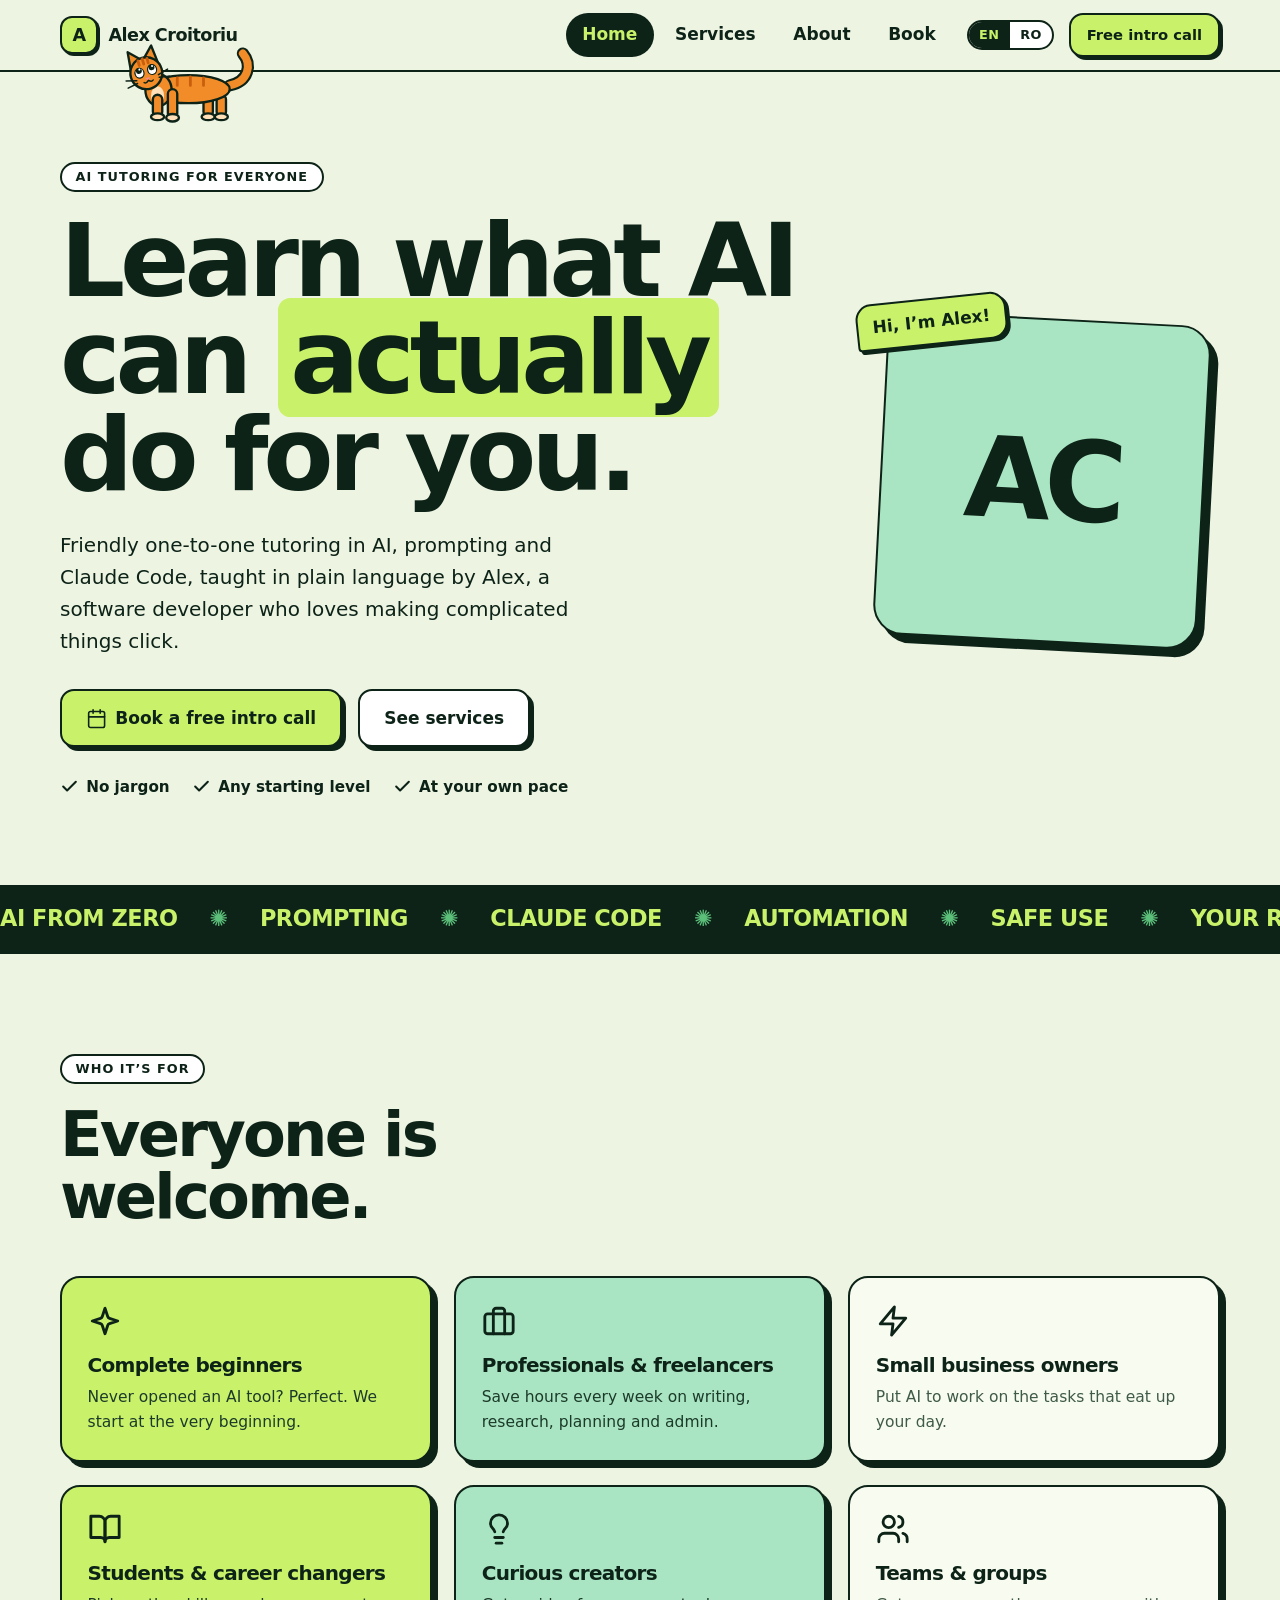
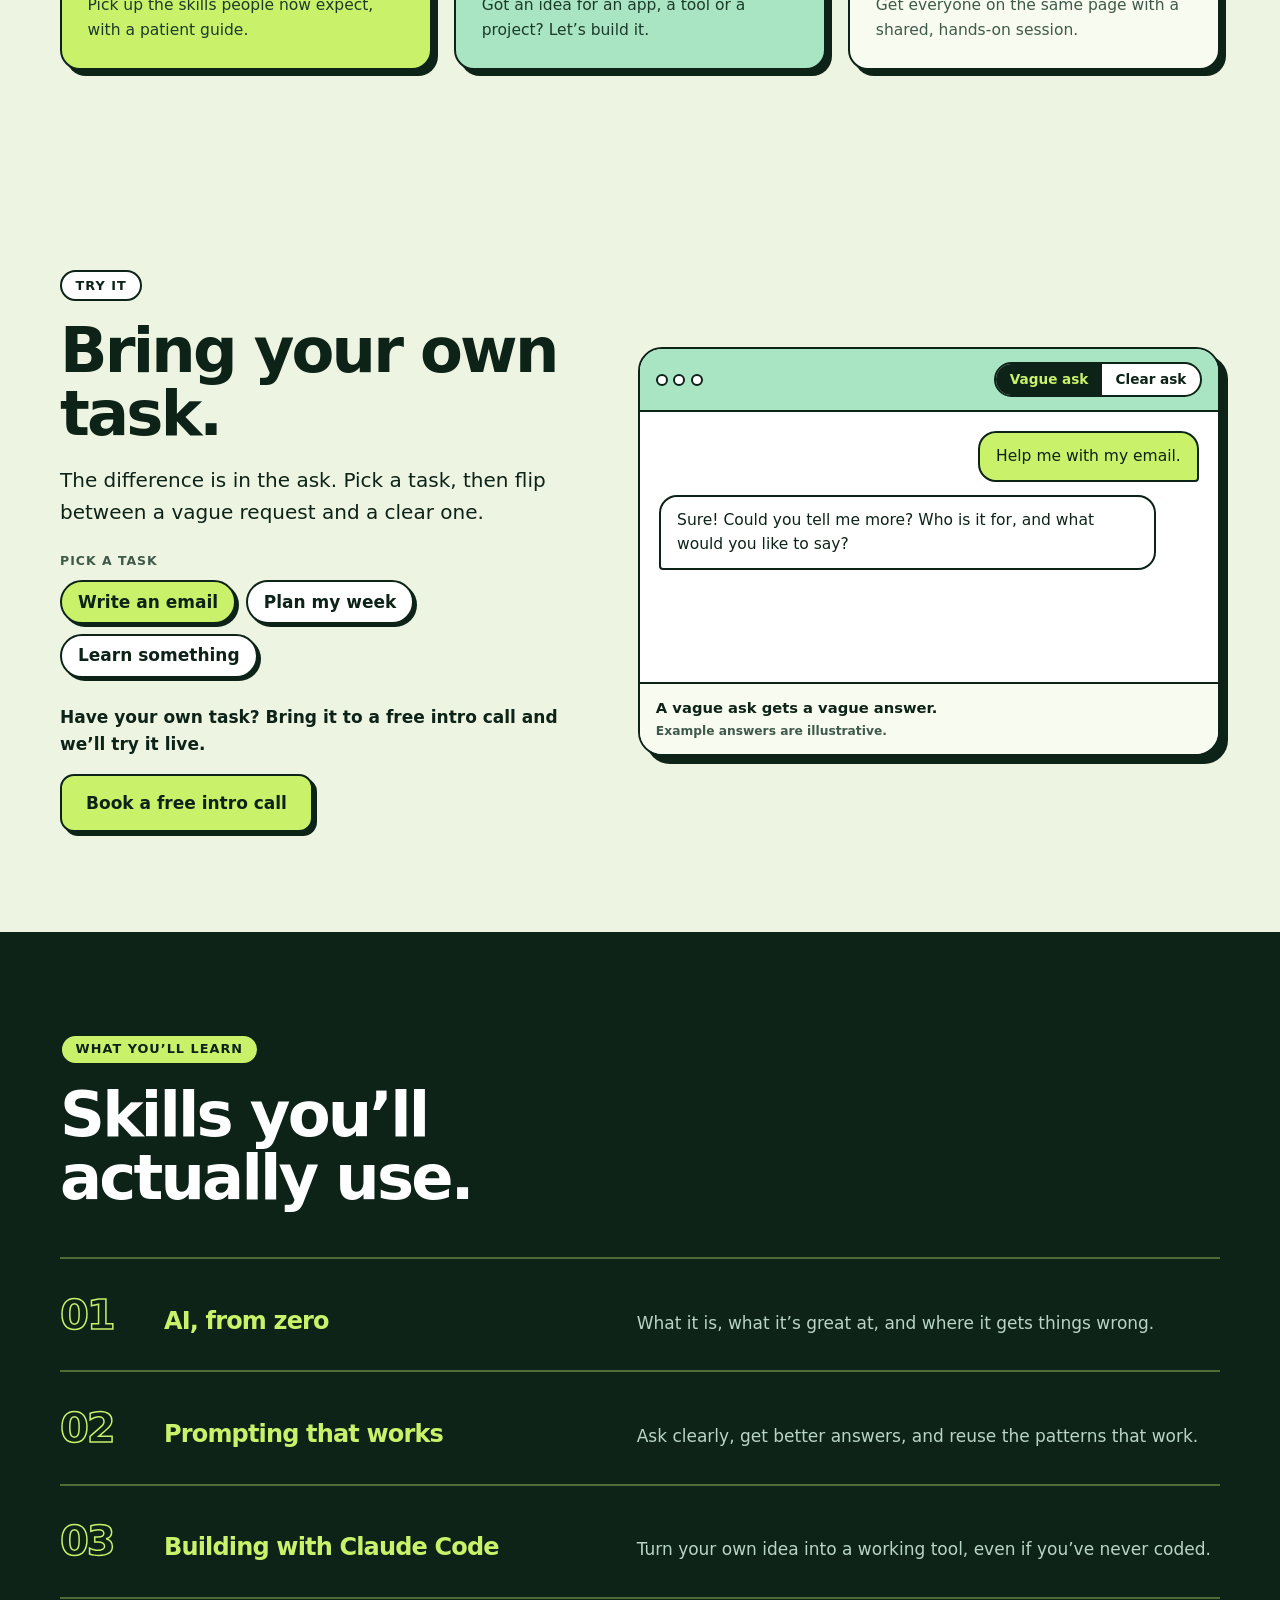
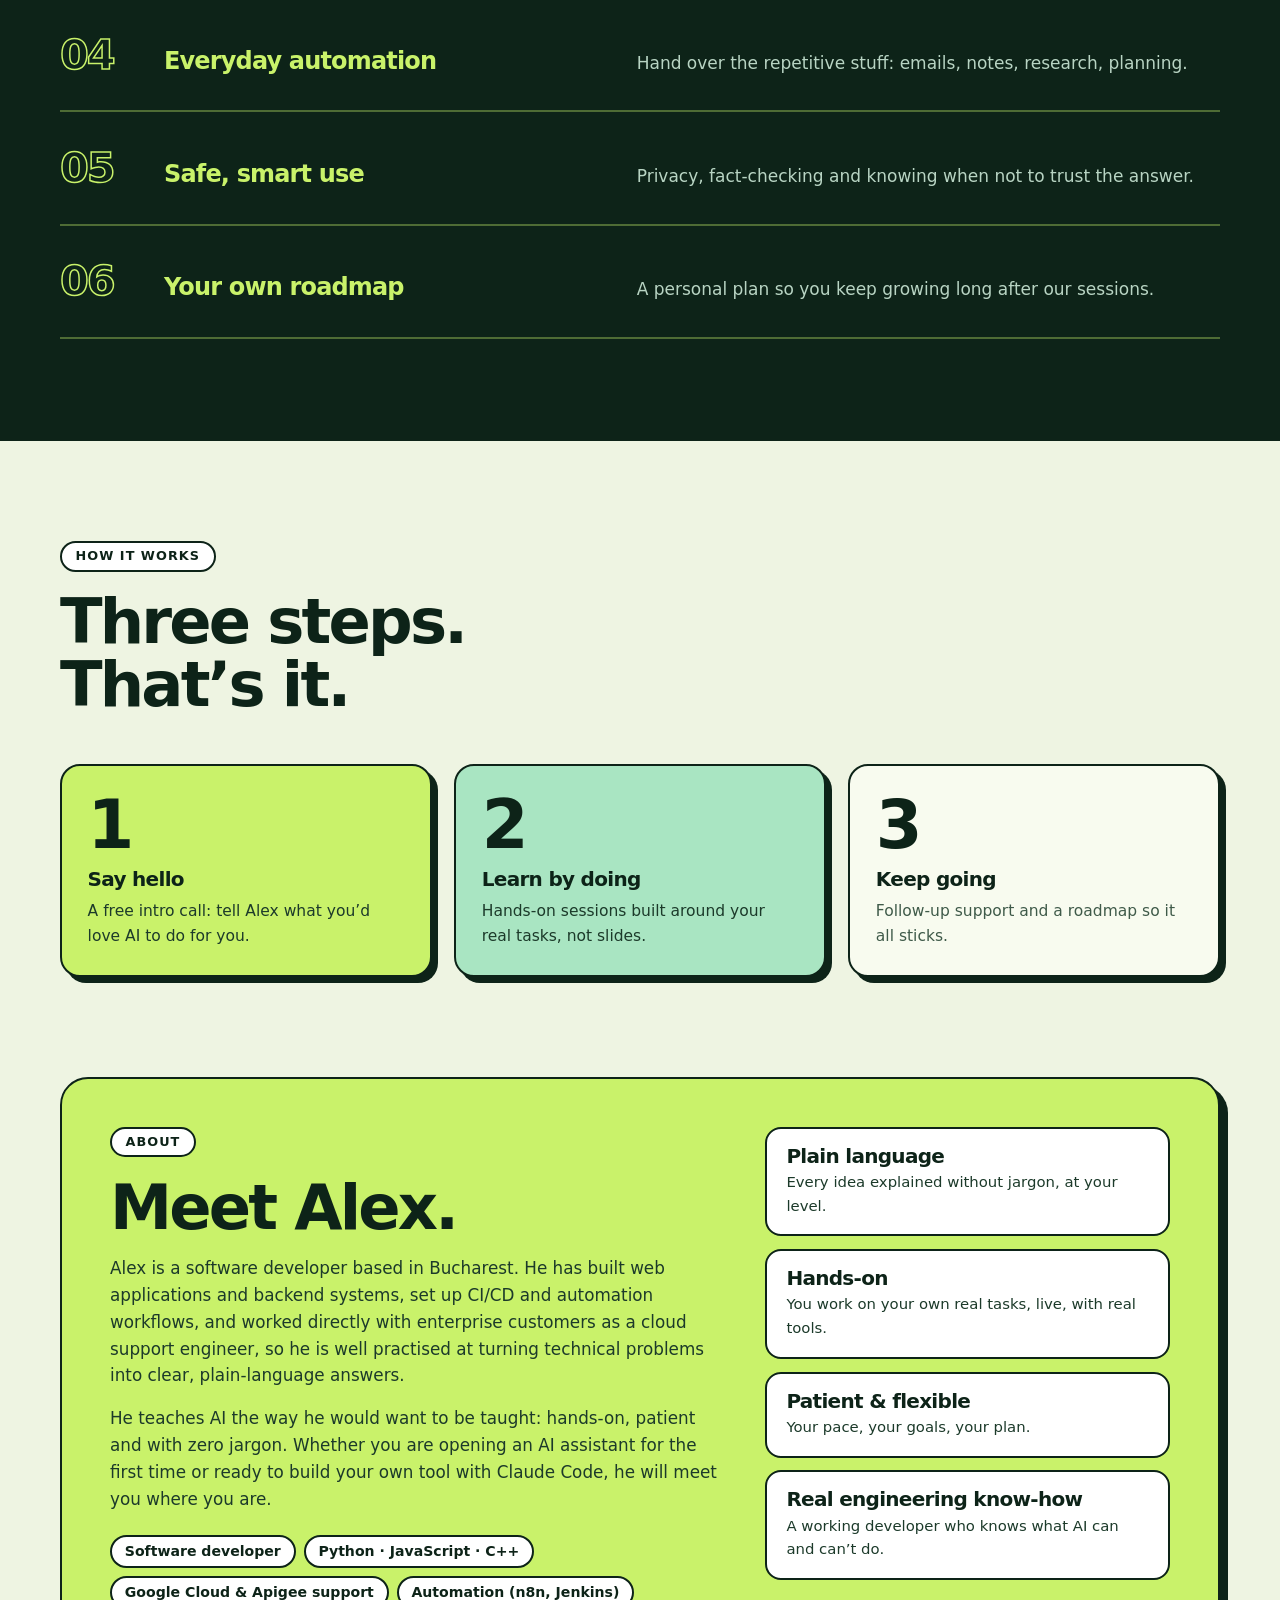
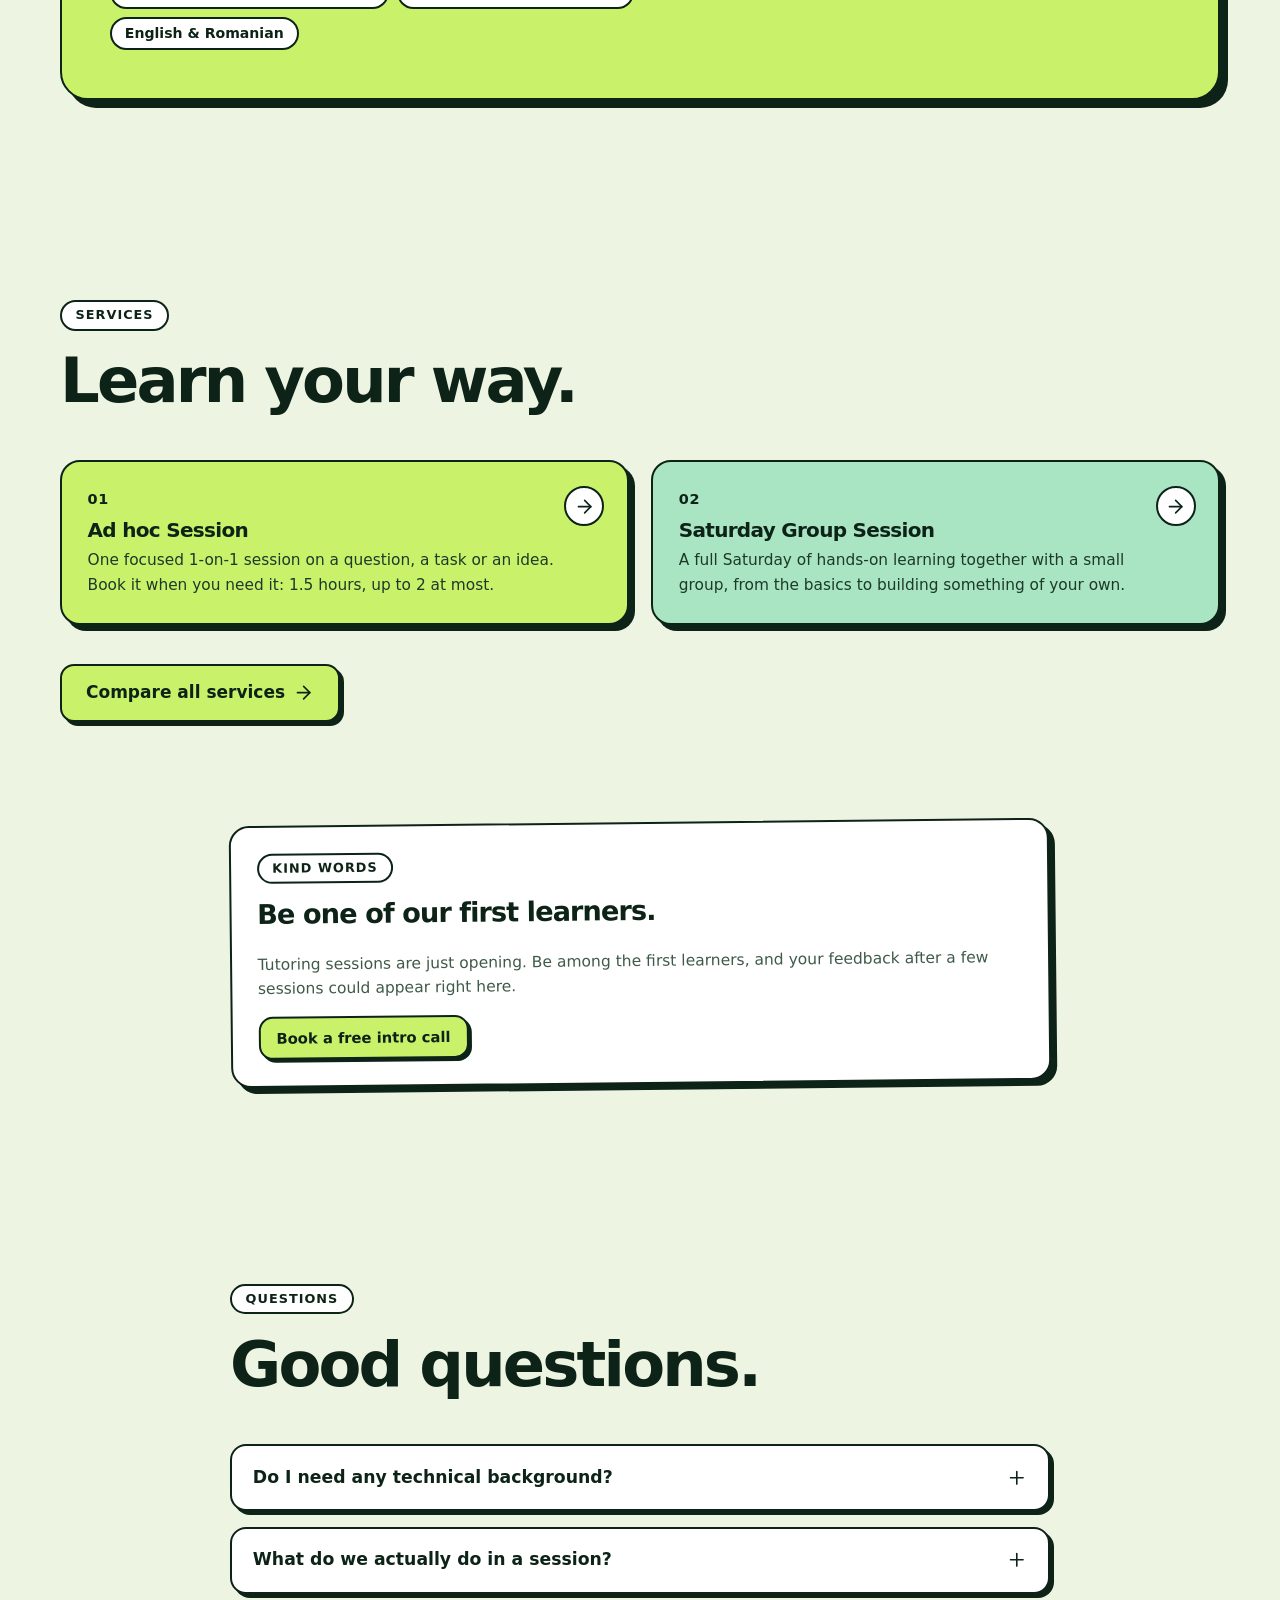
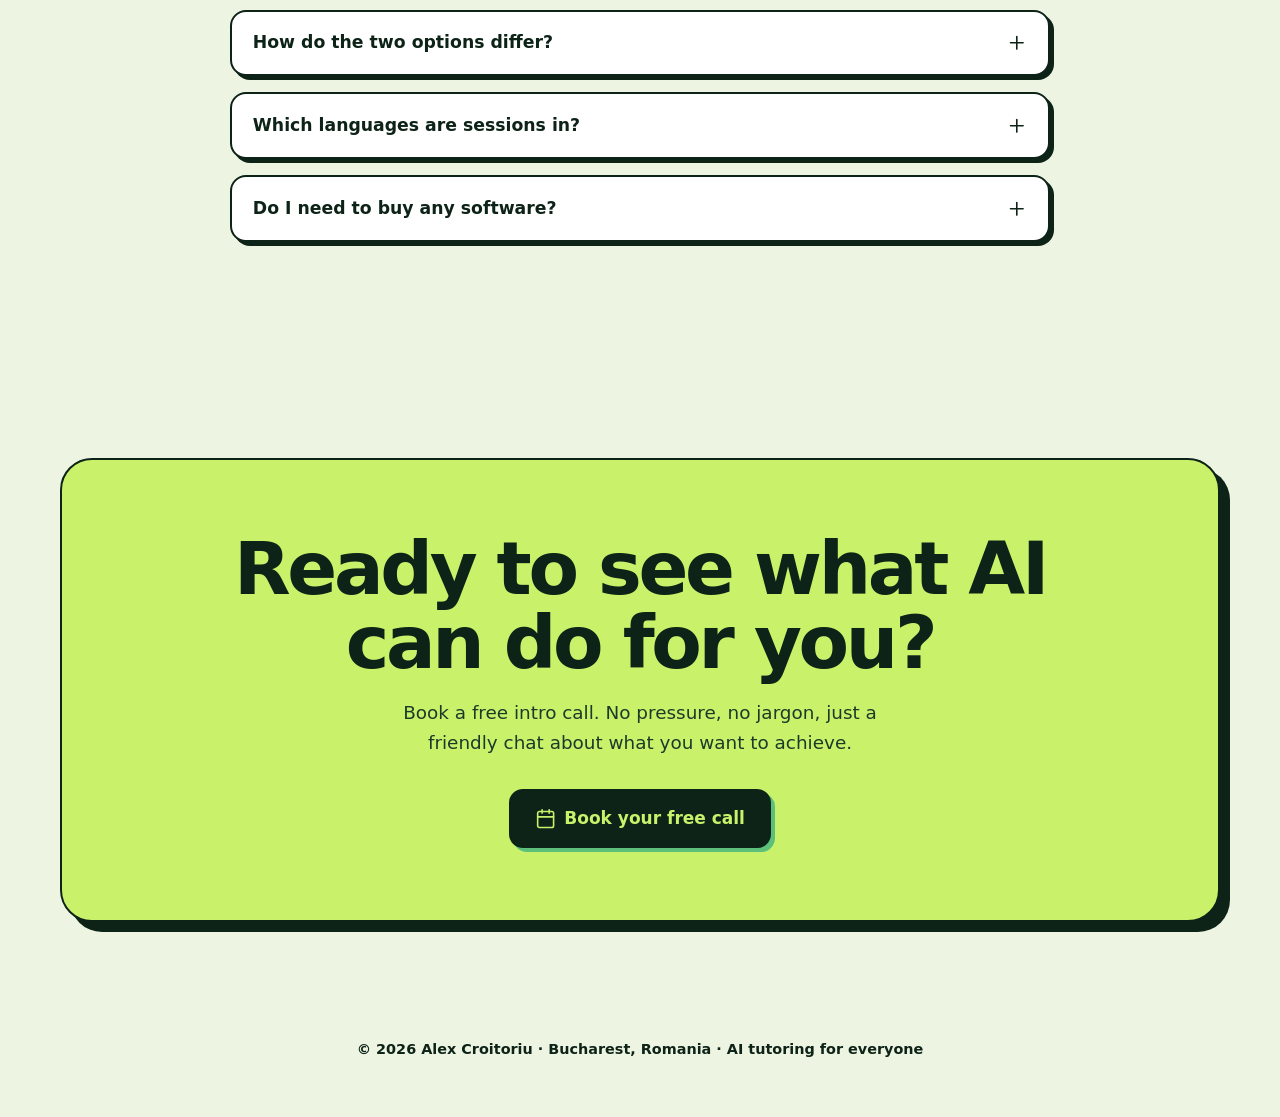
==== commit a58bef3e: "Publish Alex's confirmed prices, two offers and booking email Replace the four placeholder bundles w" ====
--- a/index.html
+++ b/index.html
@@ -108,7 +108,7 @@
 
 <section class="section"><div class="wrap">
   <div class="sec-head"><span class="label">Services</span><h2>Learn your way.</h2></div>
-  <div class="minis"><a class="mini s0" href="services.html"><span class="slabno">01</span><h3>Single Session</h3><p>One focused 1-on-1 session on a question, a task or an idea. A relaxed way to see what working with Alex feels like.</p><span class="go"><svg class="ic " aria-hidden="true"><use href="#i-arrow"/></svg></span></a><a class="mini s1" href="services.html"><span class="slabno">02</span><h3>Getting Started</h3><p>Your first steps with AI: how it works, how to prompt it well, and a first small project of your own.</p><span class="go"><svg class="ic " aria-hidden="true"><use href="#i-arrow"/></svg></span></a><a class="mini s2" href="services.html"><span class="slabno">03</span><h3>Learning Plan</h3><p>A structured series built around your goals, from the basics to using AI confidently in your work or building your own tools.</p><span class="go"><svg class="ic " aria-hidden="true"><use href="#i-arrow"/></svg></span></a><a class="mini s3" href="services.html"><span class="slabno">04</span><h3>Custom Support Plan</h3><p>Regular sessions plus quick-question support, shaped around how you work. A guide on call while you grow at your own rhythm.</p><span class="go"><svg class="ic " aria-hidden="true"><use href="#i-arrow"/></svg></span></a></div>
+  <div class="minis"><a class="mini s0" href="services.html"><span class="slabno">01</span><h3>Ad hoc Session</h3><p>One focused 1-on-1 session on a question, a task or an idea. Book it when you need it: 1.5 hours, up to 2 at most.</p><span class="go"><svg class="ic " aria-hidden="true"><use href="#i-arrow"/></svg></span></a><a class="mini s1" href="services.html"><span class="slabno">02</span><h3>Saturday Group Session</h3><p>A full Saturday of hands-on learning together with a small group, from the basics to building something of your own.</p><span class="go"><svg class="ic " aria-hidden="true"><use href="#i-arrow"/></svg></span></a></div>
   <p class="more"><a class="btn" href="services.html">Compare all services <svg class="ic " aria-hidden="true"><use href="#i-arrow"/></svg></a></p>
 </div></section>
 
@@ -124,7 +124,7 @@
 
 <section class="section"><div class="wrap narrow">
   <div class="sec-head"><span class="label">Questions</span><h2>Good questions.</h2></div>
-  <div class="faq"><details><summary><span>Do I need any technical background?</span><svg class="ic " aria-hidden="true"><use href="#i-plus"/></svg></summary><p>Not at all. Alex works with complete beginners and experienced professionals alike, and starts wherever you are.</p></details><details><summary><span>What do we actually do in a session?</span><svg class="ic " aria-hidden="true"><use href="#i-plus"/></svg></summary><p>We start from something you want to get done (writing, planning, research, an idea) and work on it together, live, using real AI tools.</p></details><details><summary><span>Can a plan be customised?</span><svg class="ic " aria-hidden="true"><use href="#i-plus"/></svg></summary><p>Yes. Every plan starts with a short chat about your goals, and Custom Support Plans are shaped entirely around you.</p></details><details><summary><span>Which languages are sessions in?</span><svg class="ic " aria-hidden="true"><use href="#i-plus"/></svg></summary><p>English or Romanian, whichever you are more comfortable with.</p></details><details><summary><span>Do I need to buy any software?</span><svg class="ic " aria-hidden="true"><use href="#i-plus"/></svg></summary><p>Many AI tools have free versions. Alex will help you work out what you actually need before you spend anything.</p></details></div>
+  <div class="faq"><details><summary><span>Do I need any technical background?</span><svg class="ic " aria-hidden="true"><use href="#i-plus"/></svg></summary><p>Not at all. Alex works with complete beginners and experienced professionals alike, and starts wherever you are.</p></details><details><summary><span>What do we actually do in a session?</span><svg class="ic " aria-hidden="true"><use href="#i-plus"/></svg></summary><p>We start from something you want to get done (writing, planning, research, an idea) and work on it together, live, using real AI tools.</p></details><details><summary><span>How do the two options differ?</span><svg class="ic " aria-hidden="true"><use href="#i-plus"/></svg></summary><p>An ad hoc session is one-to-one, 1.5 hours (2 at most), and you book it whenever you need it. The group session is a full 8-hour Saturday with a small group.</p></details><details><summary><span>Which languages are sessions in?</span><svg class="ic " aria-hidden="true"><use href="#i-plus"/></svg></summary><p>English or Romanian, whichever you are more comfortable with.</p></details><details><summary><span>Do I need to buy any software?</span><svg class="ic " aria-hidden="true"><use href="#i-plus"/></svg></summary><p>Many AI tools have free versions. Alex will help you work out what you actually need before you spend anything.</p></details></div>
 </div></section>
 
 <section class="section"><div class="wrap">
@@ -136,7 +136,7 @@
 </div></section>
 </main>
 <footer class="foot"><div class="wrap">© 2026 Alex Croitoriu · Bucharest, Romania · AI tutoring for everyone</div></footer>
-<script src="assets/config.js?v=a0158454"></script>
+<script src="assets/config.js?v=68704aa3"></script>
 <script src="assets/site.js?v=f5478ac0"></script>
 </body>
 </html>
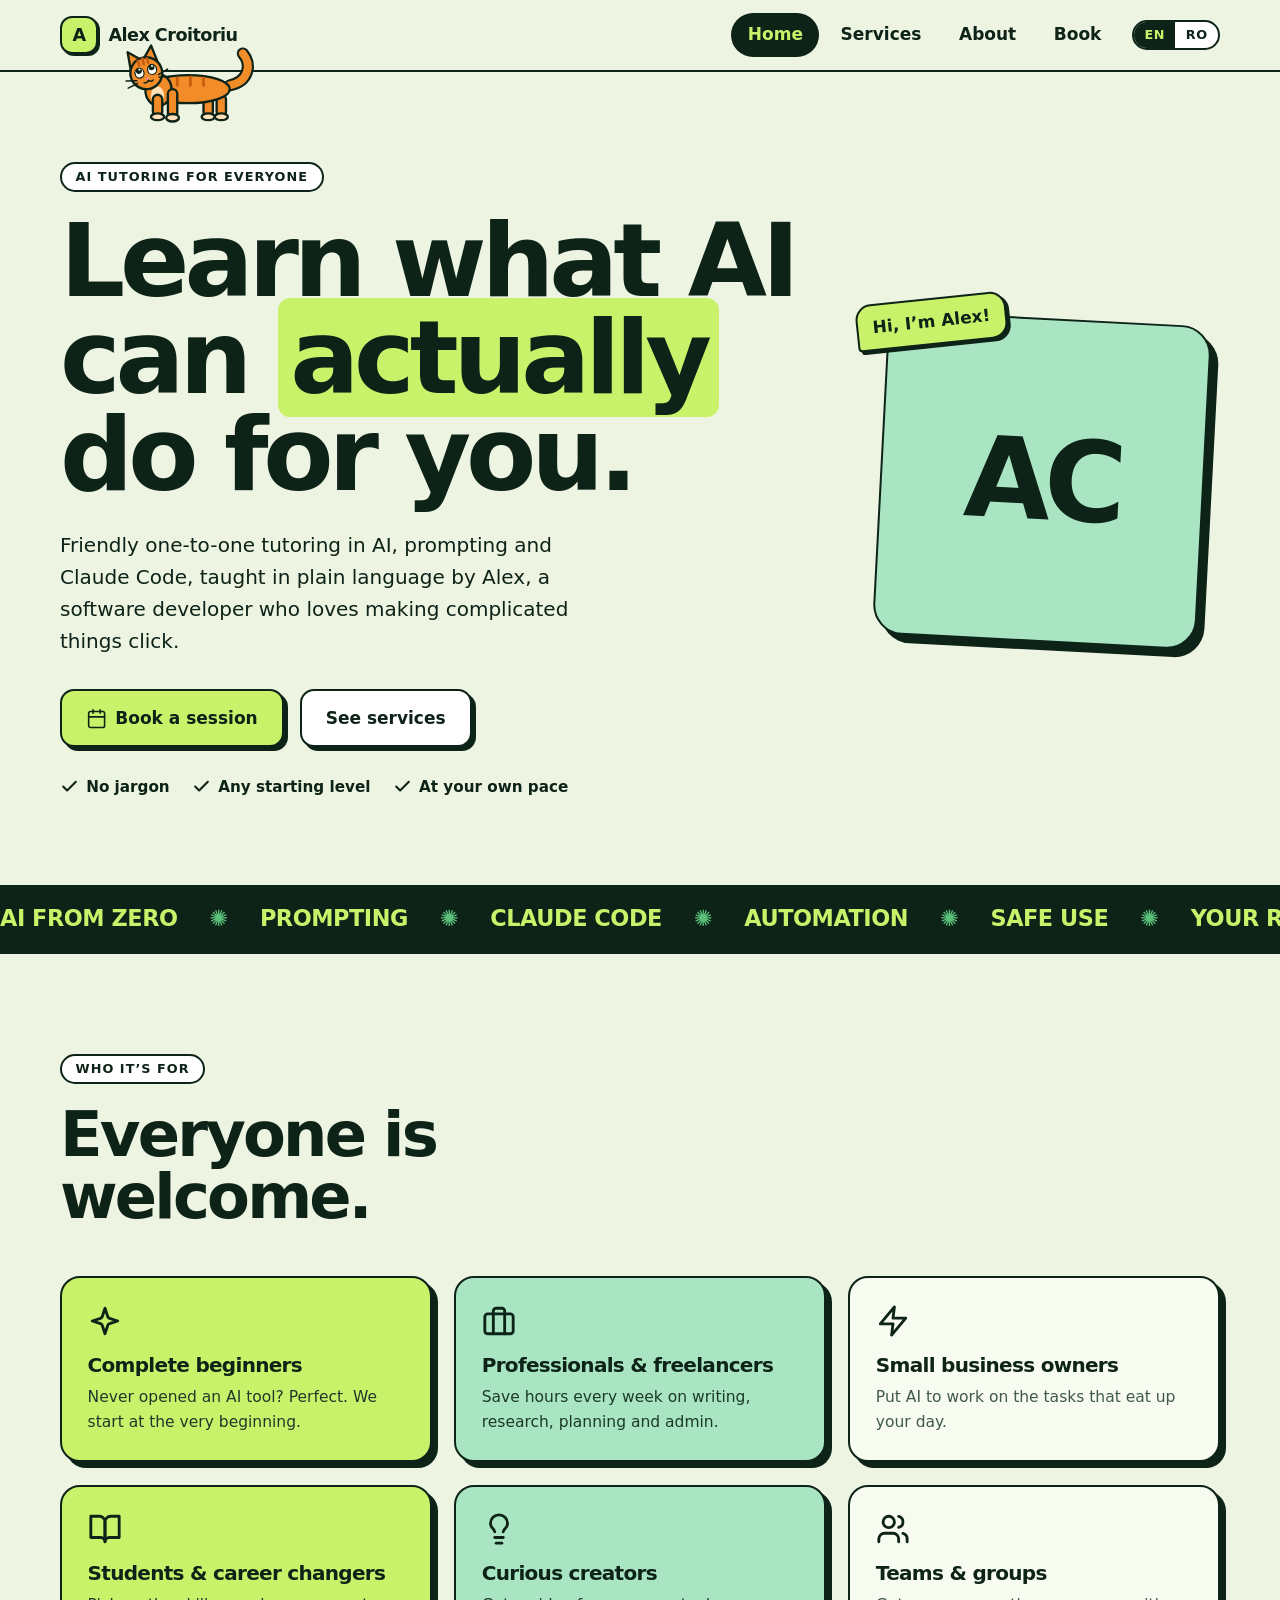
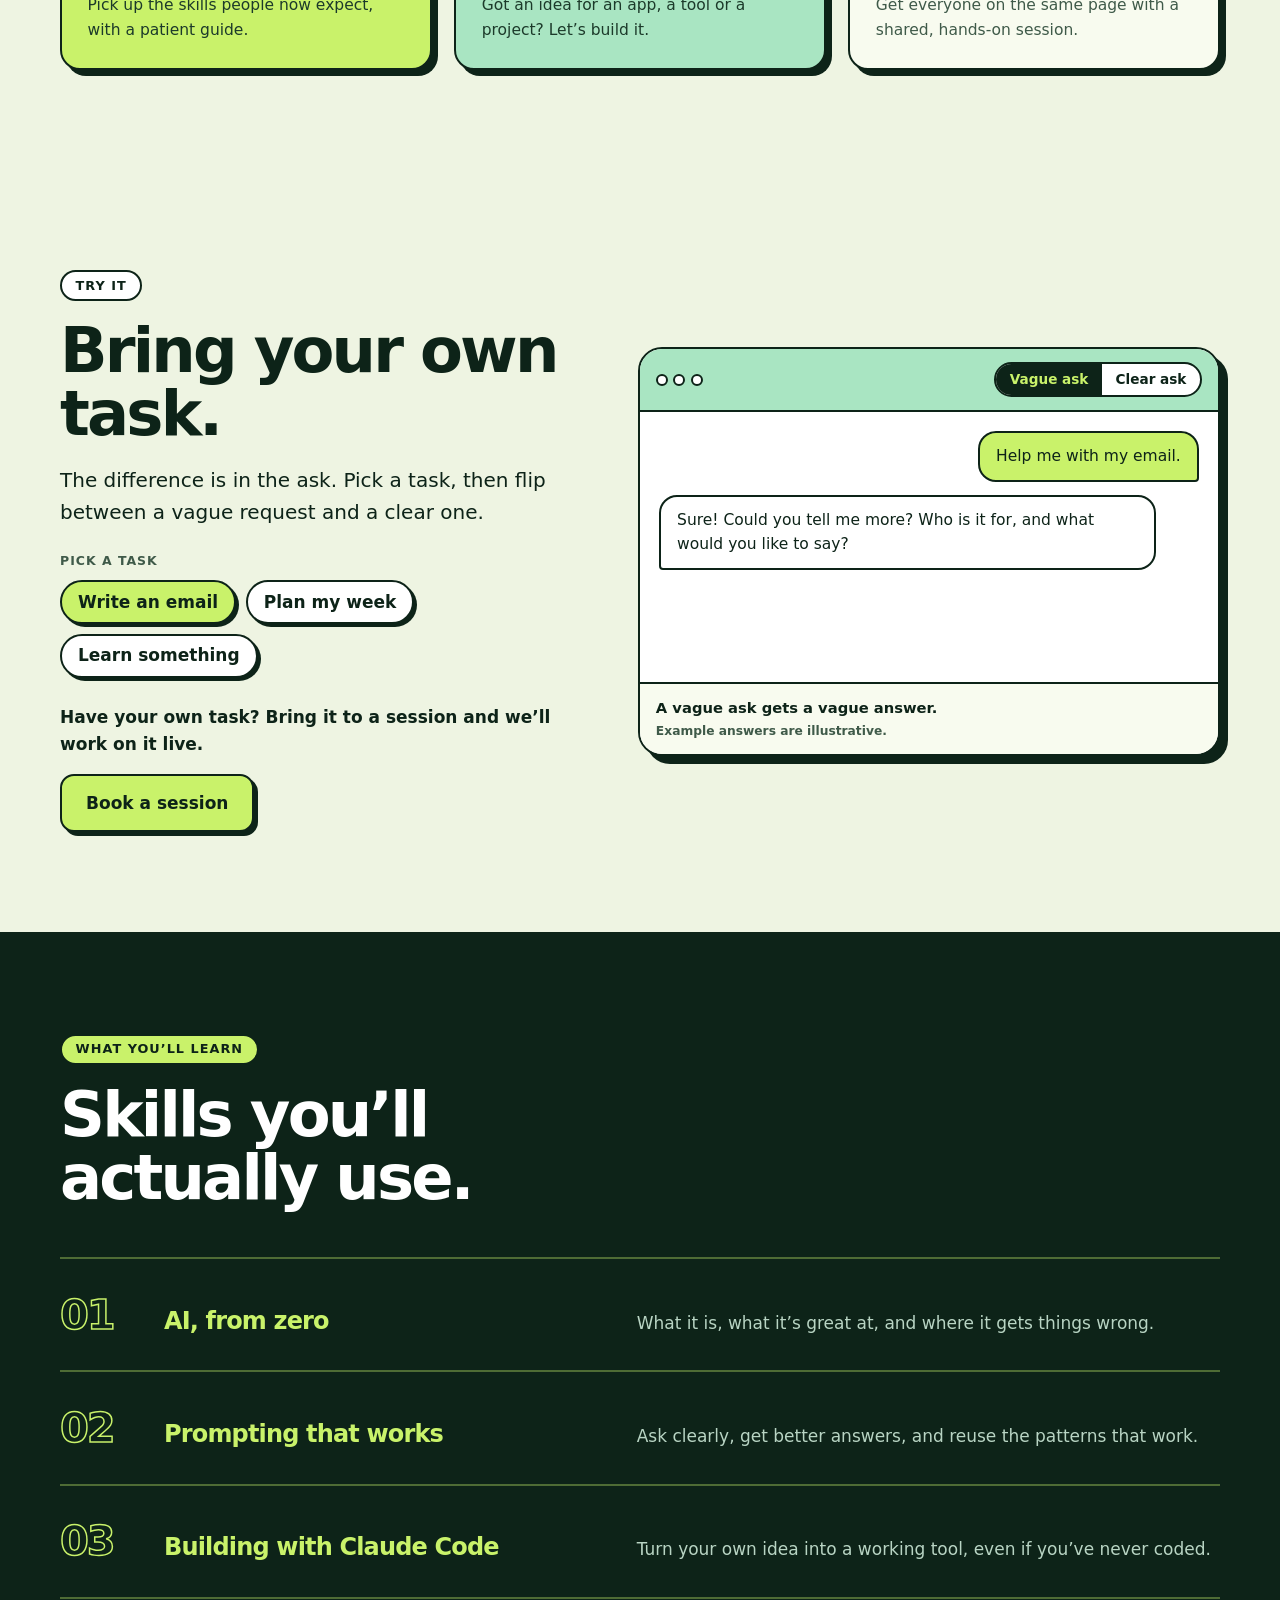
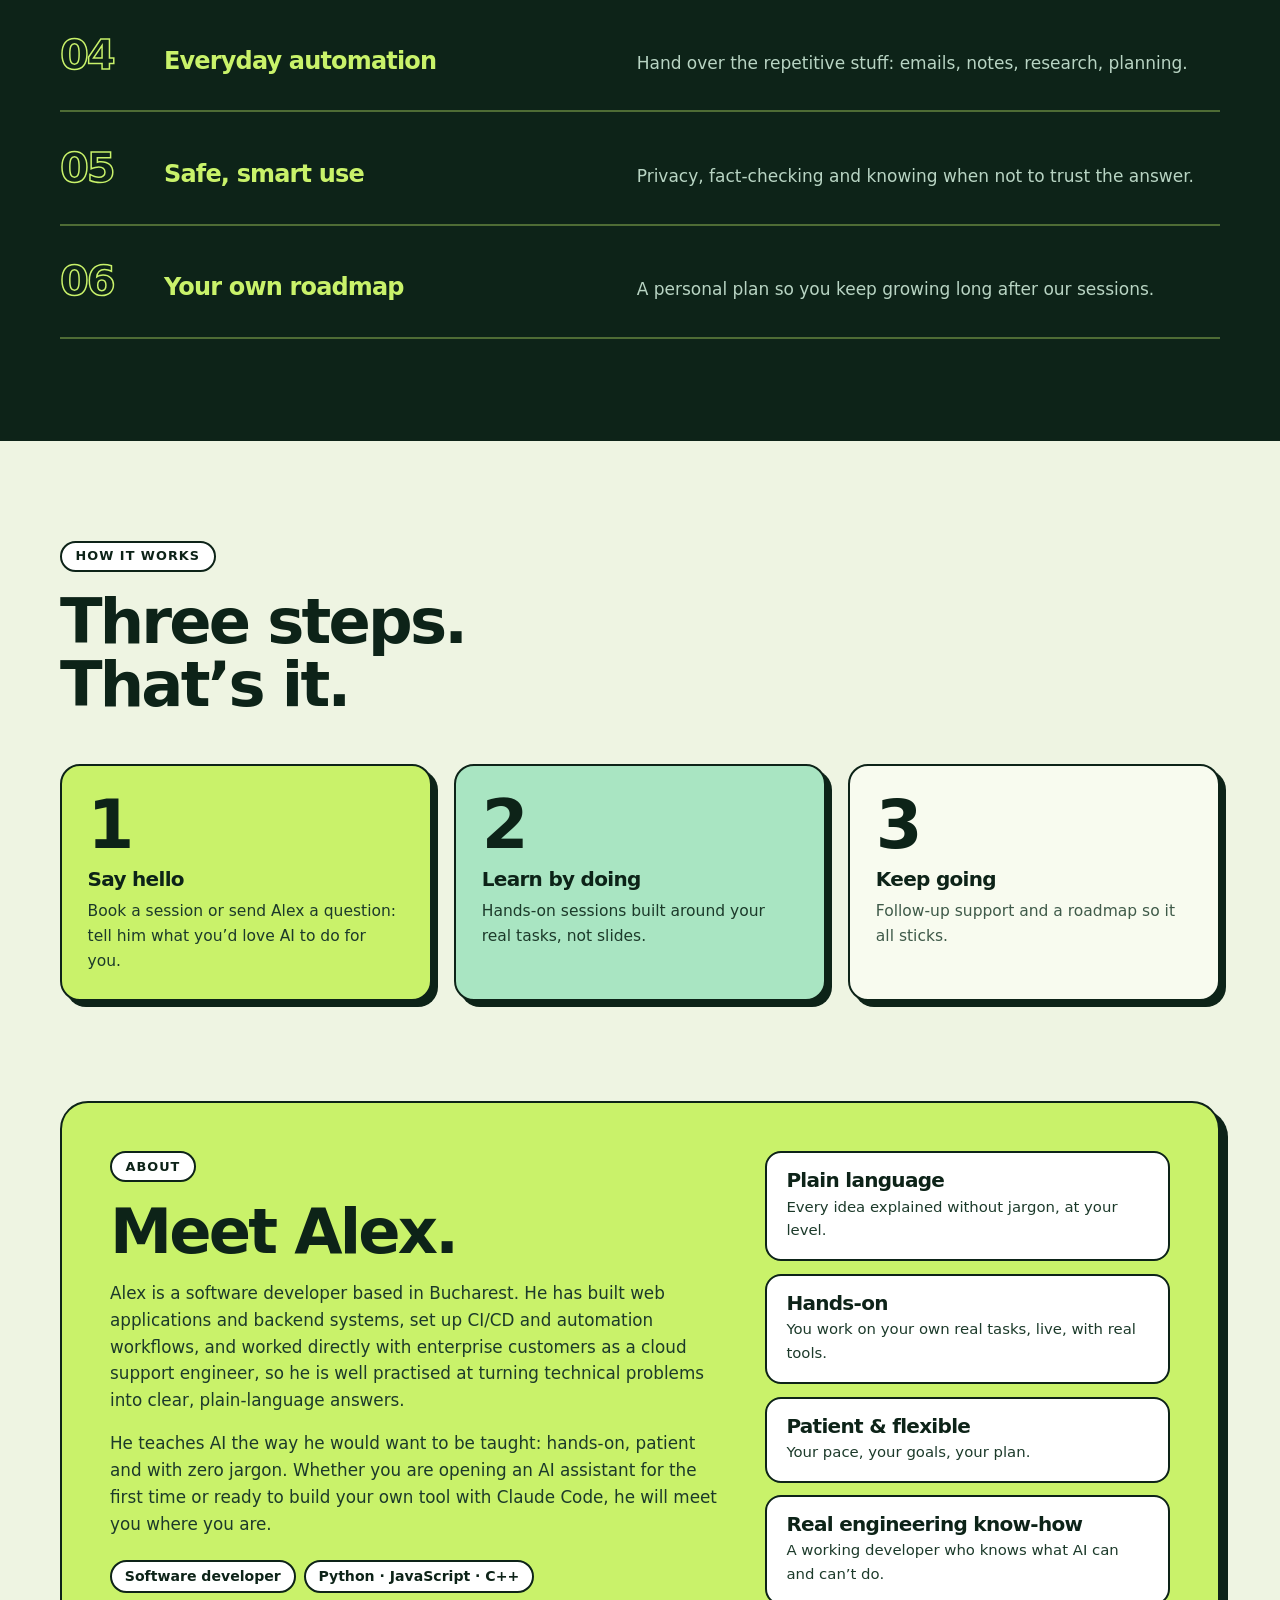
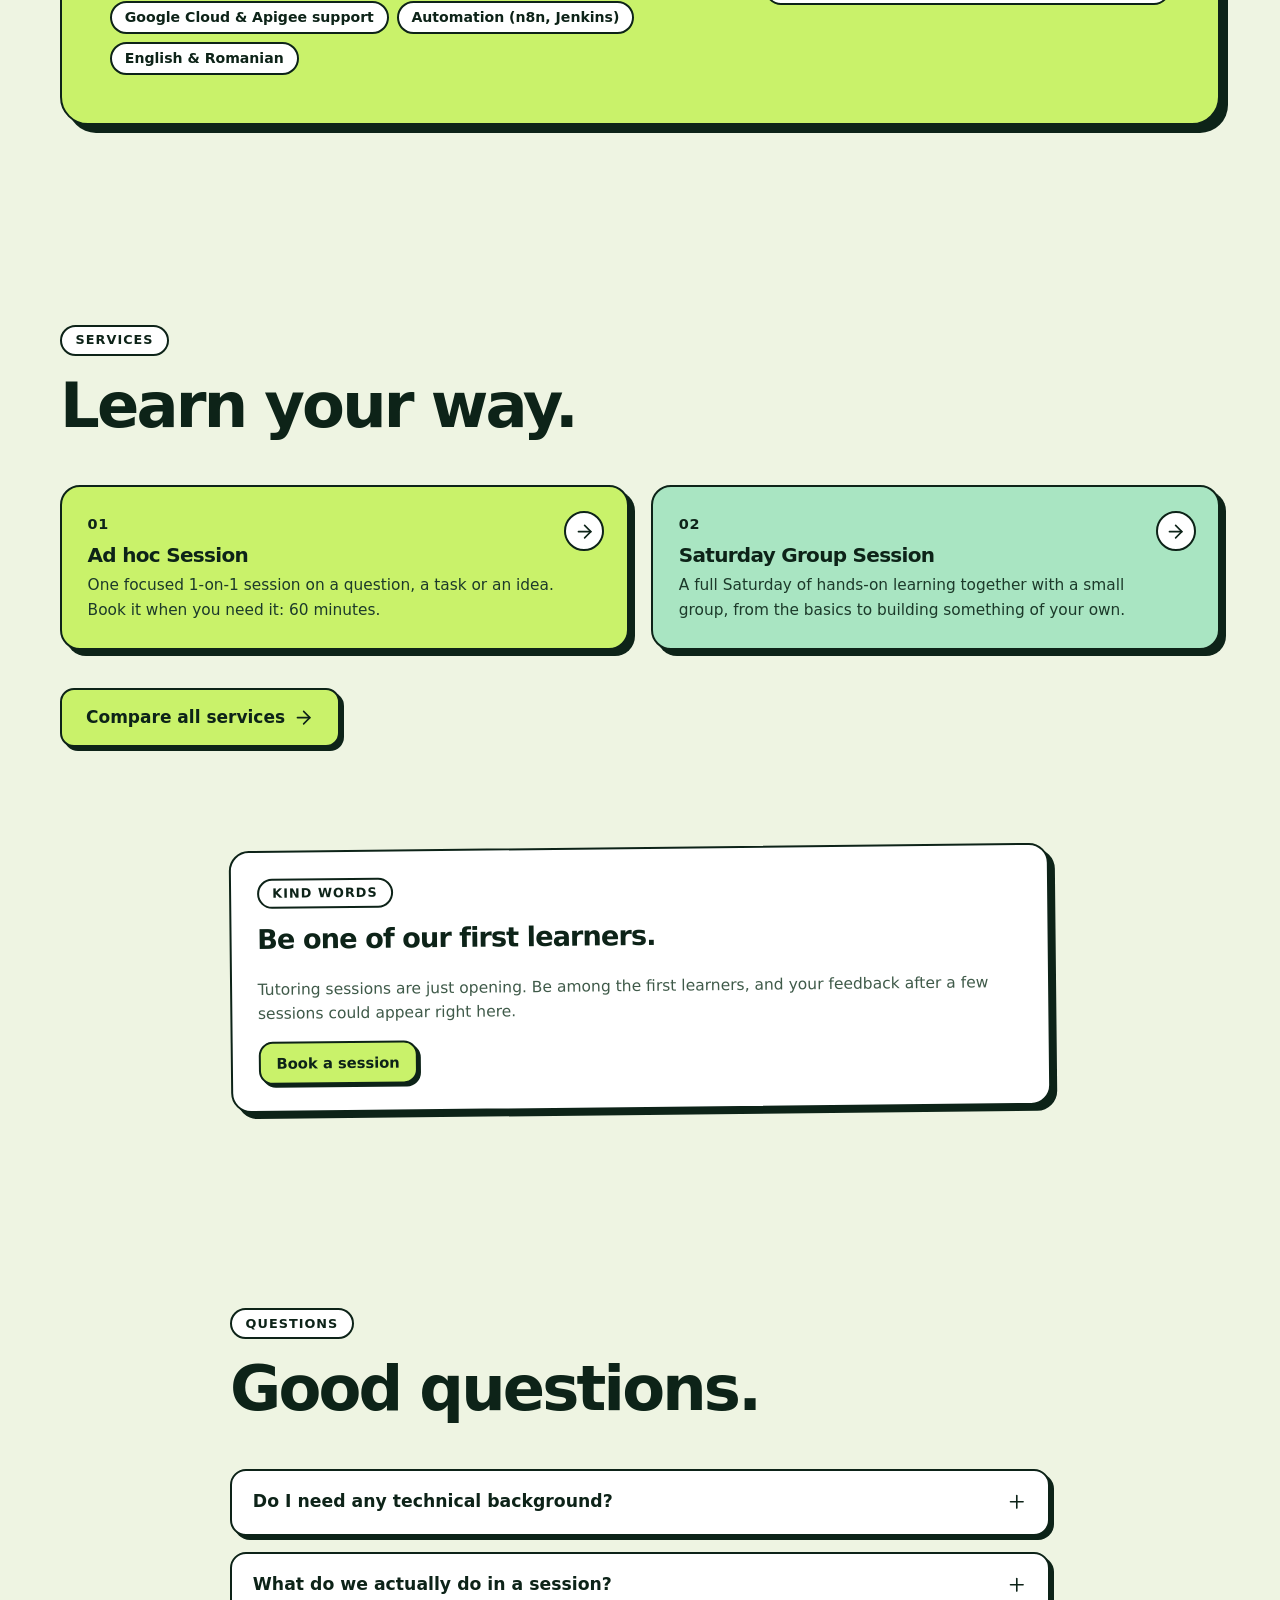
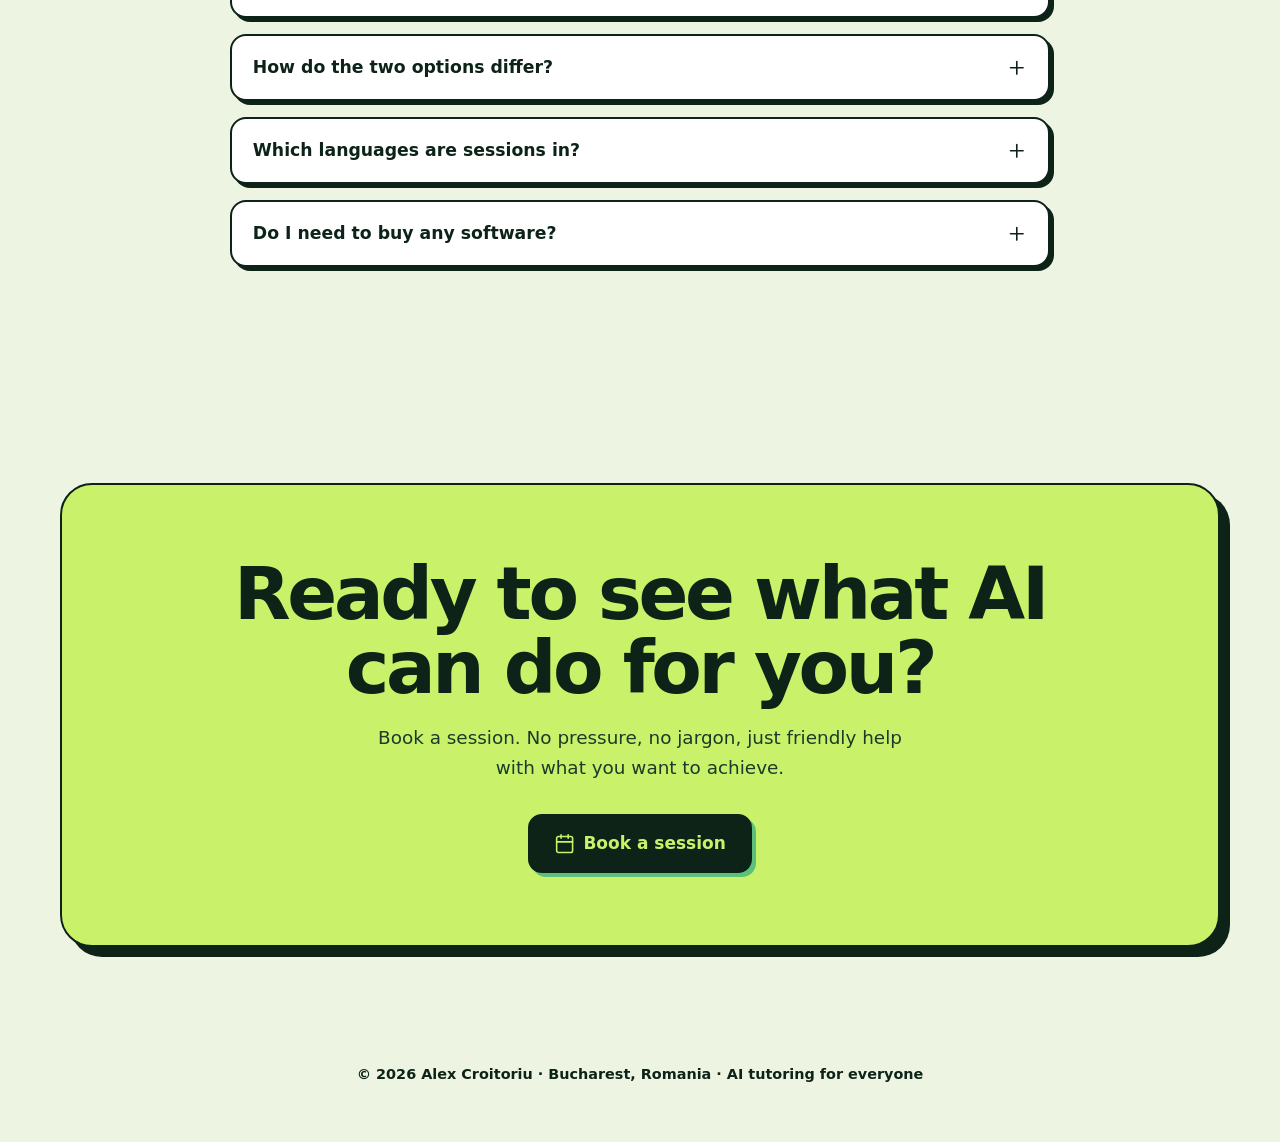
==== commit 23ca2a53: "Remove the free intro call; Ad hoc Session is now 60 minutes (EN/RO)" ====
--- a/index.html
+++ b/index.html
@@ -16,7 +16,7 @@
 <meta property="og:locale" content="en_US">
 <meta name="theme-color" content="#c9f26a">
 <link rel="icon" href="data:image/svg+xml,%3Csvg xmlns='http://www.w3.org/2000/svg' viewBox='0 0 64 64'%3E%3Crect x='9' y='9' width='50' height='50' rx='13' fill='%230d2318'/%3E%3Crect x='4' y='4' width='50' height='50' rx='13' fill='%23c9f26a' stroke='%230d2318' stroke-width='4'/%3E%3Ctext x='29' y='41' text-anchor='middle' font-family='Arial,Helvetica,sans-serif' font-weight='900' font-size='32' fill='%230d2318'%3EA%3C/text%3E%3C/svg%3E">
-<link rel="stylesheet" href="assets/style.css?v=8e120575">
+<link rel="stylesheet" href="assets/style.css?v=cd0ed2ff">
 <script type="application/ld+json">{"@context":"https://schema.org","@type":"Person","name":"Alex Croitoriu","jobTitle":"Software developer & AI tutor","description":"Friendly one-to-one tutoring in AI, prompting and Claude Code, taught in plain language by software developer Alex Croitoriu.","url":"https://andreeaioan97-maker.github.io/alex-ai-tutoring/","knowsLanguage":["en","ro"],"address":{"@type":"PostalAddress","addressLocality":"Bucharest","addressCountry":"RO"}}</script>
 </head>
 <body class="page-home">
@@ -31,7 +31,6 @@
     <a href="book.html">Book</a>
   </nav>
   <div class="langs" role="group" aria-label="Language"><span aria-current="true" lang="en">EN</span><a href="ro/index.html" hreflang="ro" lang="ro" aria-label="Română">RO</a></div>
-  <a class="btn btn-sm" href="book.html">Free intro call</a>
   <button class="menu-btn" aria-label="Menu" aria-expanded="false"><span></span><span></span></button>
 </div></header>
 <div class="wrap cat-anchor"><svg class="cat" viewBox="0 0 160 80" aria-hidden="true"><g class="mv fadec"><g class="bw"><g class="pj" style="transform-origin:90px 76px"><g class="tailP" style="transform-origin:132px 42px"><path class="tail-k" d="M132 42 C152 38 156 20 146 8"/><path class="tail-o" d="M132 42 C152 38 156 20 146 8"/></g><rect class="o k" x="104" y="52" width="10" height="23" rx="5"/><rect class="o k" x="118" y="52" width="10" height="23" rx="5"/><ellipse class="l k" cx="109" cy="75.5" rx="7" ry="3.6"/><ellipse class="l k" cx="123" cy="75.5" rx="7" ry="3.6"/><g class="breathe" style="transform-origin:90px 62px"><ellipse class="o k" cx="88" cy="46" rx="44" ry="15"/><path class="stripe" d="M76 34v8M90 33v9M104 34v8"/></g><ellipse class="o k" cx="56" cy="47" rx="14" ry="17"/><ellipse class="l" cx="55" cy="53" rx="7" ry="10"/><rect class="o k" x="50" y="52" width="10" height="23" rx="5"/><ellipse class="l k" cx="55" cy="75.5" rx="7" ry="3.6"/><g class="paw" style="transform-origin:71px 48px"><rect class="o k" x="66" y="46" width="10" height="31" rx="5"/><ellipse class="l k" cx="71" cy="76.5" rx="6.8" ry="4"/></g><g transform="translate(43 29) rotate(-16)">
@@ -45,7 +44,7 @@
     <span class="label">AI tutoring for everyone</span>
     <h1>Learn what AI can <mark>actually</mark> do for you.</h1>
     <p class="lead">Friendly one-to-one tutoring in AI, prompting and Claude Code, taught in plain language by Alex, a software developer who loves making complicated things click.</p>
-    <div class="cta-row"><a class="btn" href="book.html"><svg class="ic " aria-hidden="true"><use href="#i-calendar"/></svg> Book a free intro call</a><a class="btn btn-white" href="services.html">See services</a></div>
+    <div class="cta-row"><a class="btn" href="book.html"><svg class="ic " aria-hidden="true"><use href="#i-calendar"/></svg> Book a session</a><a class="btn btn-white" href="services.html">See services</a></div>
     <ul class="trust"><li><svg class="ic " aria-hidden="true"><use href="#i-check"/></svg>No jargon</li><li><svg class="ic " aria-hidden="true"><use href="#i-check"/></svg>Any starting level</li><li><svg class="ic " aria-hidden="true"><use href="#i-check"/></svg>At your own pace</li></ul>
   </div>
   <div class="sticker-wrap">
@@ -69,8 +68,8 @@
       <p class="lead">The difference is in the ask. Pick a task, then flip between a vague request and a clear one.</p>
       <p class="mini-label">Pick a task</p>
       <div class="task-chips" role="group" aria-label="Pick a task"><button type="button" class="chip-btn" data-task="0" aria-pressed="true">Write an email</button><button type="button" class="chip-btn" data-task="1" aria-pressed="false">Plan my week</button><button type="button" class="chip-btn" data-task="2" aria-pressed="false">Learn something</button></div>
-      <p class="own">Have your own task? Bring it to a free intro call and we’ll try it live.</p>
-      <a class="btn" href="book.html">Book a free intro call</a>
+      <p class="own">Have your own task? Bring it to a session and we’ll work on it live.</p>
+      <a class="btn" href="book.html">Book a session</a>
     </div>
     <div class="chat">
       <div class="chat-top">
@@ -91,7 +90,7 @@
 
 <section class="section"><div class="wrap">
   <div class="sec-head"><span class="label">How it works</span><h2>Three steps. That’s it.</h2></div>
-  <div class="cards c3"><article class="stk s0"><span class="bignum">1</span><h3>Say hello</h3><p>A free intro call: tell Alex what you’d love AI to do for you.</p></article><article class="stk s1"><span class="bignum">2</span><h3>Learn by doing</h3><p>Hands-on sessions built around your real tasks, not slides.</p></article><article class="stk s2"><span class="bignum">3</span><h3>Keep going</h3><p>Follow-up support and a roadmap so it all sticks.</p></article></div>
+  <div class="cards c3"><article class="stk s0"><span class="bignum">1</span><h3>Say hello</h3><p>Book a session or send Alex a question: tell him what you’d love AI to do for you.</p></article><article class="stk s1"><span class="bignum">2</span><h3>Learn by doing</h3><p>Hands-on sessions built around your real tasks, not slides.</p></article><article class="stk s2"><span class="bignum">3</span><h3>Keep going</h3><p>Follow-up support and a roadmap so it all sticks.</p></article></div>
 </div></section>
 
 <section class="section tight" id="about"><div class="wrap">
@@ -108,7 +107,7 @@
 
 <section class="section"><div class="wrap">
   <div class="sec-head"><span class="label">Services</span><h2>Learn your way.</h2></div>
-  <div class="minis"><a class="mini s0" href="services.html"><span class="slabno">01</span><h3>Ad hoc Session</h3><p>One focused 1-on-1 session on a question, a task or an idea. Book it when you need it: 1.5 hours, up to 2 at most.</p><span class="go"><svg class="ic " aria-hidden="true"><use href="#i-arrow"/></svg></span></a><a class="mini s1" href="services.html"><span class="slabno">02</span><h3>Saturday Group Session</h3><p>A full Saturday of hands-on learning together with a small group, from the basics to building something of your own.</p><span class="go"><svg class="ic " aria-hidden="true"><use href="#i-arrow"/></svg></span></a></div>
+  <div class="minis"><a class="mini s0" href="services.html"><span class="slabno">01</span><h3>Ad hoc Session</h3><p>One focused 1-on-1 session on a question, a task or an idea. Book it when you need it: 60 minutes.</p><span class="go"><svg class="ic " aria-hidden="true"><use href="#i-arrow"/></svg></span></a><a class="mini s1" href="services.html"><span class="slabno">02</span><h3>Saturday Group Session</h3><p>A full Saturday of hands-on learning together with a small group, from the basics to building something of your own.</p><span class="go"><svg class="ic " aria-hidden="true"><use href="#i-arrow"/></svg></span></a></div>
   <p class="more"><a class="btn" href="services.html">Compare all services <svg class="ic " aria-hidden="true"><use href="#i-arrow"/></svg></a></p>
 </div></section>
 
@@ -117,26 +116,26 @@
     <span class="label">Kind words</span>
     <h3>Be one of our first learners.</h3>
     <p>Tutoring sessions are just opening. Be among the first learners, and your feedback after a few sessions could appear right here.</p>
-    <a class="btn btn-sm" href="book.html">Book a free intro call</a>
+    <a class="btn btn-sm" href="book.html">Book a session</a>
   </div>
 </div></section>
 
 
 <section class="section"><div class="wrap narrow">
   <div class="sec-head"><span class="label">Questions</span><h2>Good questions.</h2></div>
-  <div class="faq"><details><summary><span>Do I need any technical background?</span><svg class="ic " aria-hidden="true"><use href="#i-plus"/></svg></summary><p>Not at all. Alex works with complete beginners and experienced professionals alike, and starts wherever you are.</p></details><details><summary><span>What do we actually do in a session?</span><svg class="ic " aria-hidden="true"><use href="#i-plus"/></svg></summary><p>We start from something you want to get done (writing, planning, research, an idea) and work on it together, live, using real AI tools.</p></details><details><summary><span>How do the two options differ?</span><svg class="ic " aria-hidden="true"><use href="#i-plus"/></svg></summary><p>An ad hoc session is one-to-one, 1.5 hours (2 at most), and you book it whenever you need it. The group session is a full 8-hour Saturday with a small group.</p></details><details><summary><span>Which languages are sessions in?</span><svg class="ic " aria-hidden="true"><use href="#i-plus"/></svg></summary><p>English or Romanian, whichever you are more comfortable with.</p></details><details><summary><span>Do I need to buy any software?</span><svg class="ic " aria-hidden="true"><use href="#i-plus"/></svg></summary><p>Many AI tools have free versions. Alex will help you work out what you actually need before you spend anything.</p></details></div>
+  <div class="faq"><details><summary><span>Do I need any technical background?</span><svg class="ic " aria-hidden="true"><use href="#i-plus"/></svg></summary><p>Not at all. Alex works with complete beginners and experienced professionals alike, and starts wherever you are.</p></details><details><summary><span>What do we actually do in a session?</span><svg class="ic " aria-hidden="true"><use href="#i-plus"/></svg></summary><p>We start from something you want to get done (writing, planning, research, an idea) and work on it together, live, using real AI tools.</p></details><details><summary><span>How do the two options differ?</span><svg class="ic " aria-hidden="true"><use href="#i-plus"/></svg></summary><p>An ad hoc session is one-to-one, 60 minutes, and you book it whenever you need it. The group session is a full 8-hour Saturday with a small group.</p></details><details><summary><span>Which languages are sessions in?</span><svg class="ic " aria-hidden="true"><use href="#i-plus"/></svg></summary><p>English or Romanian, whichever you are more comfortable with.</p></details><details><summary><span>Do I need to buy any software?</span><svg class="ic " aria-hidden="true"><use href="#i-plus"/></svg></summary><p>Many AI tools have free versions. Alex will help you work out what you actually need before you spend anything.</p></details></div>
 </div></section>
 
 <section class="section"><div class="wrap">
   <div class="cta">
     <h2>Ready to see what AI can do for you?</h2>
-    <p>Book a free intro call. No pressure, no jargon, just a friendly chat about what you want to achieve.</p>
-    <a class="btn btn-ink" href="book.html"><svg class="ic " aria-hidden="true"><use href="#i-calendar"/></svg> Book your free call</a>
+    <p>Book a session. No pressure, no jargon, just friendly help with what you want to achieve.</p>
+    <a class="btn btn-ink" href="book.html"><svg class="ic " aria-hidden="true"><use href="#i-calendar"/></svg> Book a session</a>
   </div>
 </div></section>
 </main>
 <footer class="foot"><div class="wrap">© 2026 Alex Croitoriu · Bucharest, Romania · AI tutoring for everyone</div></footer>
-<script src="assets/config.js?v=68704aa3"></script>
-<script src="assets/site.js?v=f5478ac0"></script>
+<script src="assets/config.js?v=991911d2"></script>
+<script src="assets/site.js?v=a2567676"></script>
 </body>
 </html>
--- a/assets/style.css
+++ b/assets/style.css
@@ -143,7 +143,6 @@
 }
 @media (max-width:820px){
   .menu-btn{display:flex;border:2px solid var(--ink)}
-  .bar .btn-sm{display:none}
   .links{display:none;position:absolute;left:-20px;right:-20px;top:100%;flex-direction:column;background:var(--bg);border-bottom:2px solid var(--ink);padding:.6rem 20px 1rem}
   .nav-open .links{display:flex}
   .lrows li{grid-template-columns:3.5rem 1fr}
@@ -192,39 +191,16 @@
 .chat-note small{display:block;font-weight:600;color:var(--muted);margin-top:.15rem}
 
 /* booking */
-.book{display:grid;grid-template-columns:1.05fr .95fr;gap:clamp(1.4rem,3vw,2.4rem);align-items:start}
+.ask{display:grid;grid-template-columns:.9fr 1.1fr;gap:clamp(1.4rem,3vw,2.4rem);align-items:start;margin-top:clamp(2.5rem,6vw,4.5rem);scroll-margin-top:6rem}
+.ask-intro h2{margin-bottom:.8rem}
 .panel{border:2px solid var(--ink);border-radius:var(--r);box-shadow:var(--sh);background:#fff;padding:clamp(1.1rem,3vw,1.8rem)}
 .panel h2{font-size:1.45rem;letter-spacing:-.03em;margin-bottom:1.1rem;display:flex;align-items:center;gap:.6rem;max-width:none}
-.panel h2.second{margin-top:1.8rem}
-.stepn{display:inline-grid;place-items:center;flex:none;width:32px;height:32px;border-radius:50%;background:var(--lime);border:2px solid var(--ink);font-size:.9rem;font-weight:900}
-.cal-head{display:flex;justify-content:space-between;align-items:center;margin-bottom:.8rem}
-.cal-head strong{font-size:1.15rem;text-transform:capitalize}
-.cal-nav{display:flex;gap:.45rem}
-.cal-nav button{width:38px;height:38px;border:2px solid var(--ink);border-radius:12px;background:#fff;display:grid;place-items:center;box-shadow:2px 2px 0 var(--ink)}
-.cal-nav button:hover:not(:disabled){background:var(--lime)}
-.cal-nav button:disabled{opacity:.3;box-shadow:none;cursor:not-allowed}
-.cal-grid{display:grid;grid-template-columns:repeat(7,minmax(0,1fr));gap:6px}
-.cal-dow{font-size:.7rem;font-weight:800;text-transform:uppercase;text-align:center;color:var(--muted);padding:.2rem 0}
-.cal-day{aspect-ratio:1;min-height:36px;border:2px solid var(--ink);border-radius:12px;background:#fff;font-weight:800;display:grid;place-items:center;transition:background .1s}
-.cal-day:hover:not(:disabled){background:var(--lime)}
-.cal-day[aria-pressed="true"]{background:var(--ink);color:var(--lime)}
-.cal-day:disabled{border-color:#c9d4c2;color:#b1bdab;background:transparent;cursor:not-allowed}
-.cal-day.today{box-shadow:inset 0 0 0 2px var(--leaf)}
-.cal-blank{visibility:hidden}
-.windows{display:grid;grid-template-columns:repeat(2,minmax(0,1fr));gap:.7rem}
-.win{border:2px solid var(--ink);border-radius:14px;background:#fff;padding:.7rem .9rem;font-weight:800;text-align:left;transition:background .1s}
-.win small{display:block;font-weight:600;color:var(--muted)}
-.win:hover{background:var(--pale)}
-.win[aria-pressed="true"]{background:var(--lime)}
-.win[aria-pressed="true"] small{color:var(--ink)}
 .note-tz{font-size:.85rem;color:var(--muted);margin-top:1rem}
 .fld{display:grid;gap:.35rem;margin-bottom:1rem}
 .fld label{font-weight:800;font-size:.92rem}
 .fld input,.fld select,.fld textarea{font:inherit;border:2px solid var(--ink);border-radius:12px;padding:.7rem .85rem;background:var(--pale);color:var(--ink);width:100%}
 .fld textarea{min-height:96px;resize:vertical}
 .fld input:focus-visible,.fld select:focus-visible,.fld textarea:focus-visible{outline:3px solid var(--leaf);outline-offset:2px}
-.summary{border:2px dashed var(--ink);border-radius:14px;padding:.8rem 1rem;margin:1.2rem 0;background:var(--pale);line-height:1.6}
-.summary span{font-weight:600;color:var(--muted)}
 .err{color:#8a1c1c;font-weight:700;margin-top:.7rem;min-height:1.3em}
 .ok{border:2px solid var(--ink);background:var(--lime);border-radius:14px;padding:1rem;margin-top:.6rem;font-weight:700;color:var(--ink)}
 .ok pre{white-space:pre-wrap;font:600 .85rem/1.5 ui-monospace,SFMono-Regular,Menlo,monospace;margin-top:.7rem;font-weight:600}
@@ -232,7 +208,7 @@
 .alt[hidden],.ok[hidden]{display:none}
 
 @media (max-width:1000px){
-  .demo,.book{grid-template-columns:1fr}
+  .demo,.ask{grid-template-columns:1fr}
 }
 @media (max-width:820px){
   .menu-btn{order:5}
@@ -245,7 +221,6 @@
   .langs a,.langs span{padding:.28rem .55rem}
   .chat-top{flex-wrap:wrap}
   .panel h2{font-size:1.25rem}
-  .cal-grid{gap:4px}
 }
 
 .trust{display:flex;flex-wrap:wrap;gap:.4rem 1.4rem;margin-top:1.7rem;font-weight:750;font-size:.95rem}
@@ -299,3 +274,8 @@
 @keyframes walkx{0%{transform:translateX(64px)}30%{transform:translateX(0)}85.9%{transform:translateX(0)}86%,100%{transform:translateX(64px)}}
 @keyframes fadec{0%{opacity:0}4%{opacity:1}80%{opacity:1}86%,100%{opacity:0}}
 @keyframes bw{0%,6%,12%,18%,24%,30%{transform:translateY(0)}3%,9%,15%,21%,27%{transform:translateY(-1.8px)}}
+
+.calendly-wrap[hidden]{display:none}
+.calendly-wrap h2{margin-bottom:.3rem}
+.calendly-wrap .note-tz{margin:0 0 1rem}
+.calendly-wrap .alt a{font-weight:700;text-decoration:underline;text-underline-offset:3px}
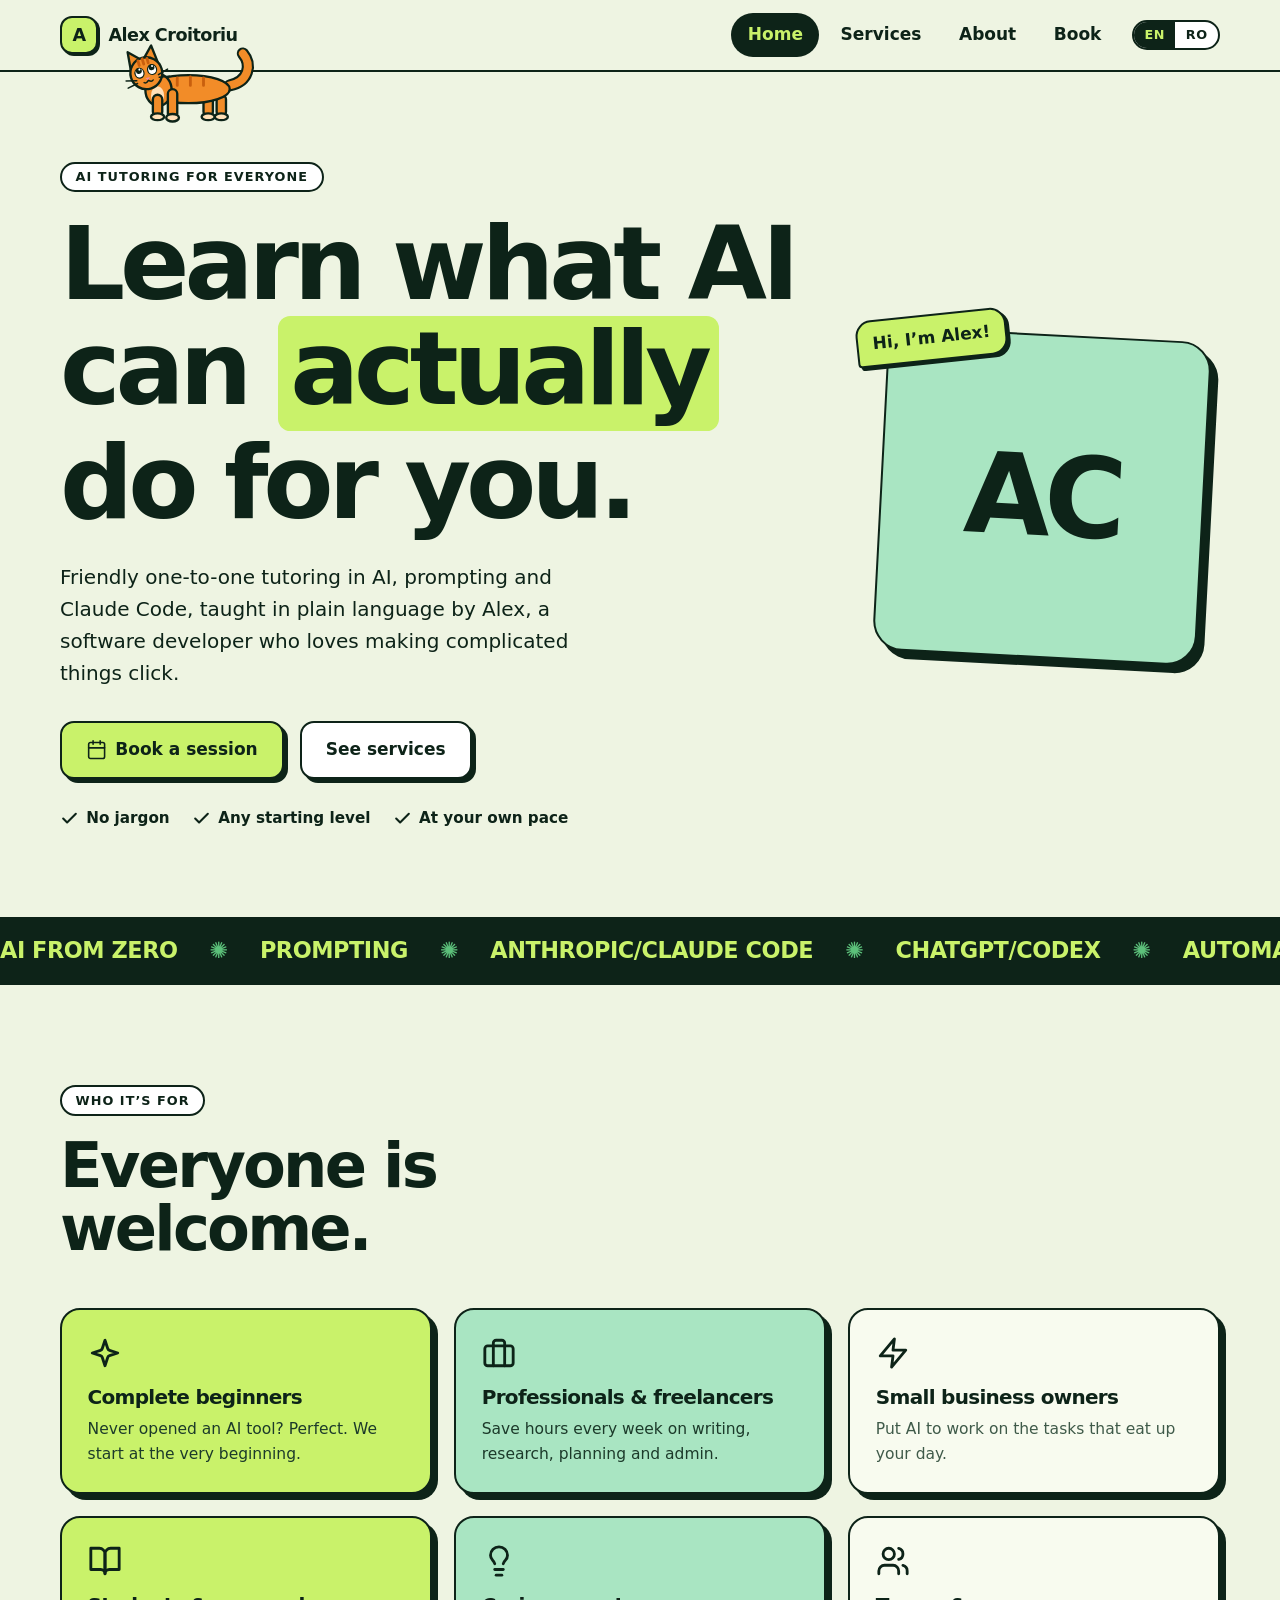
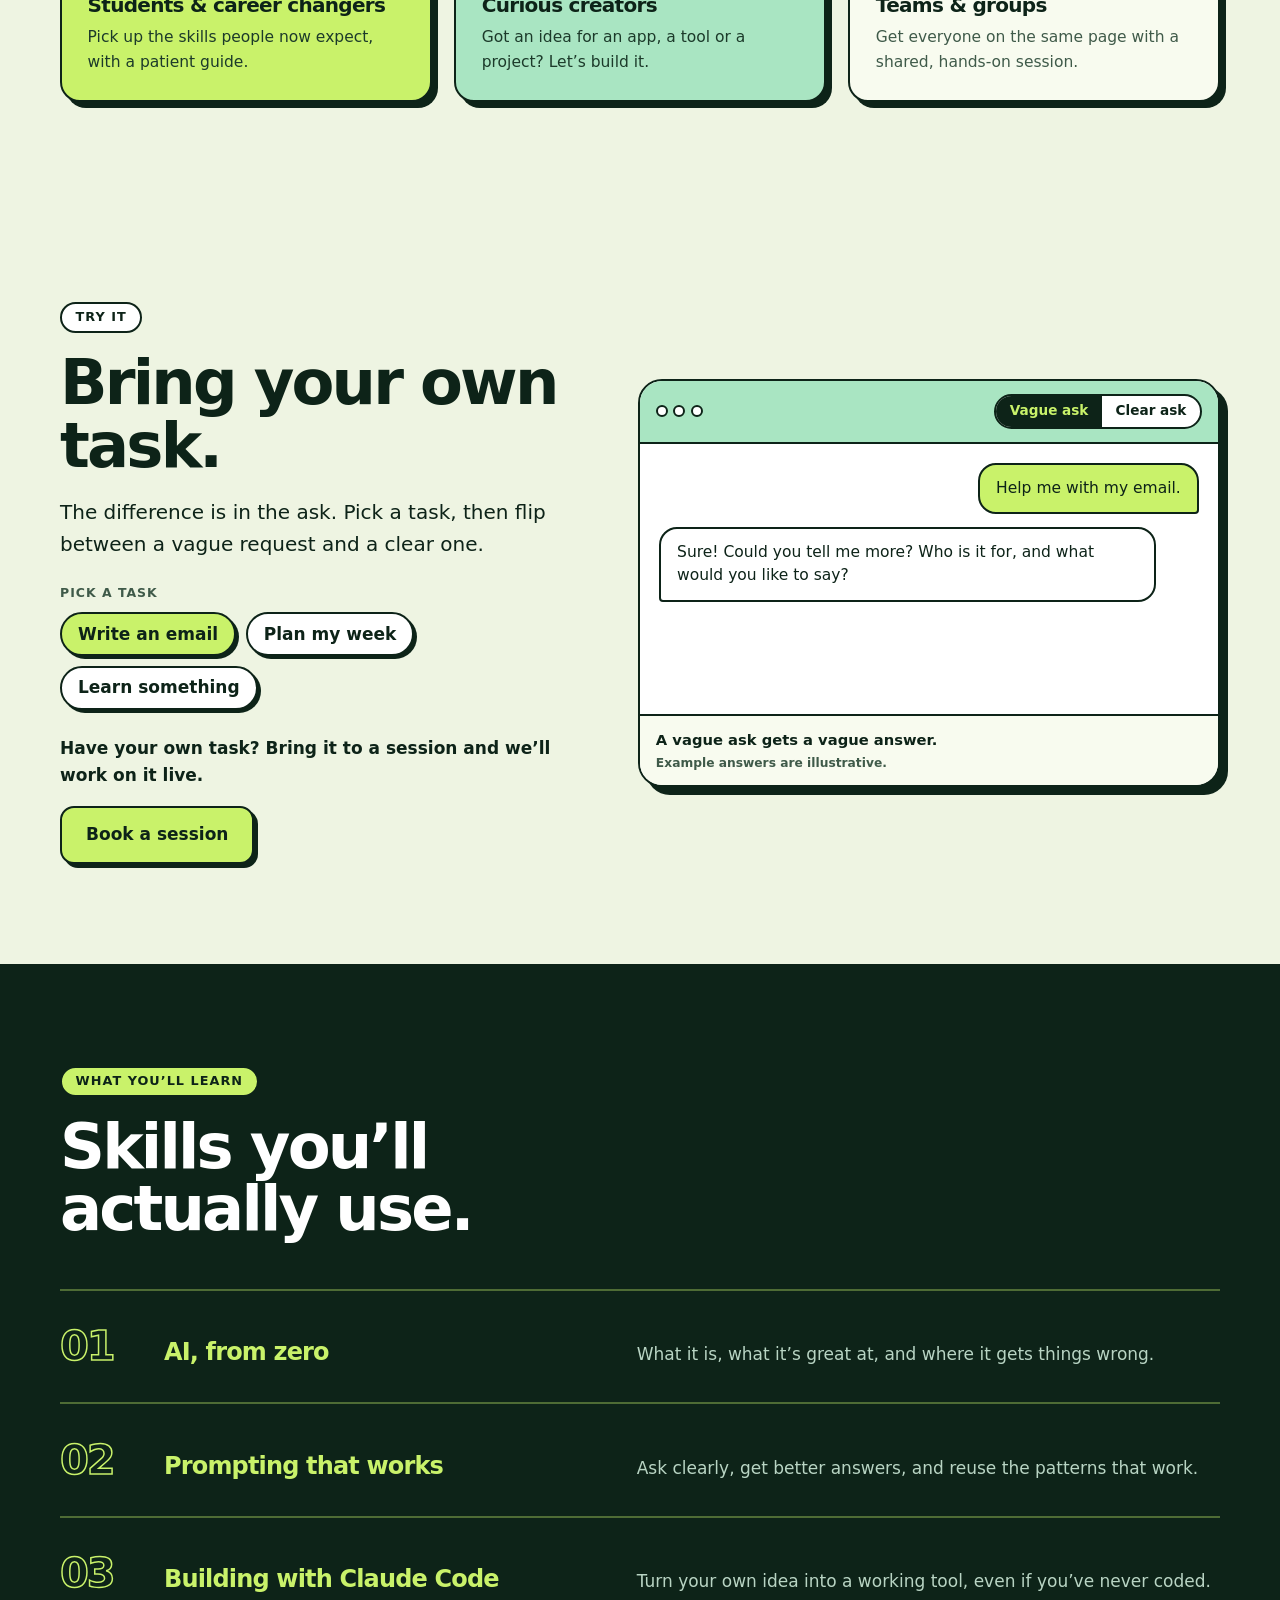
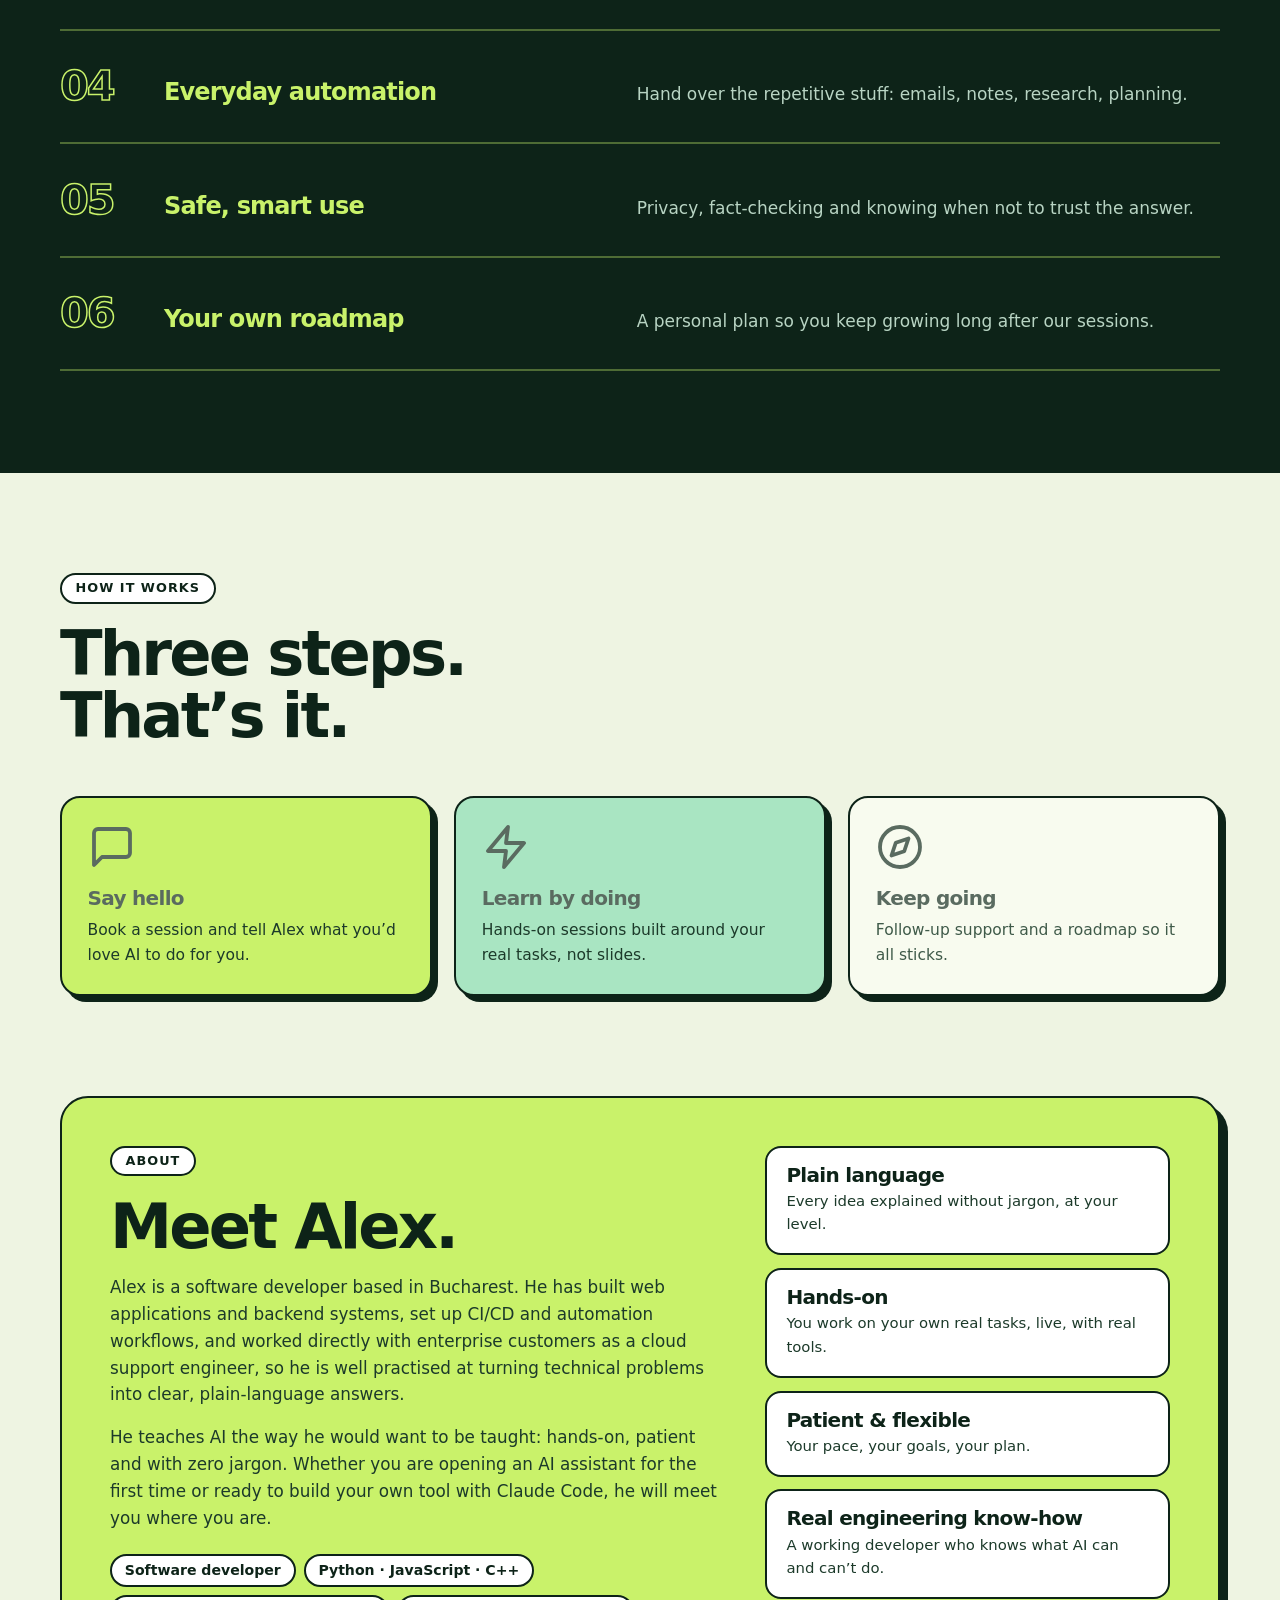
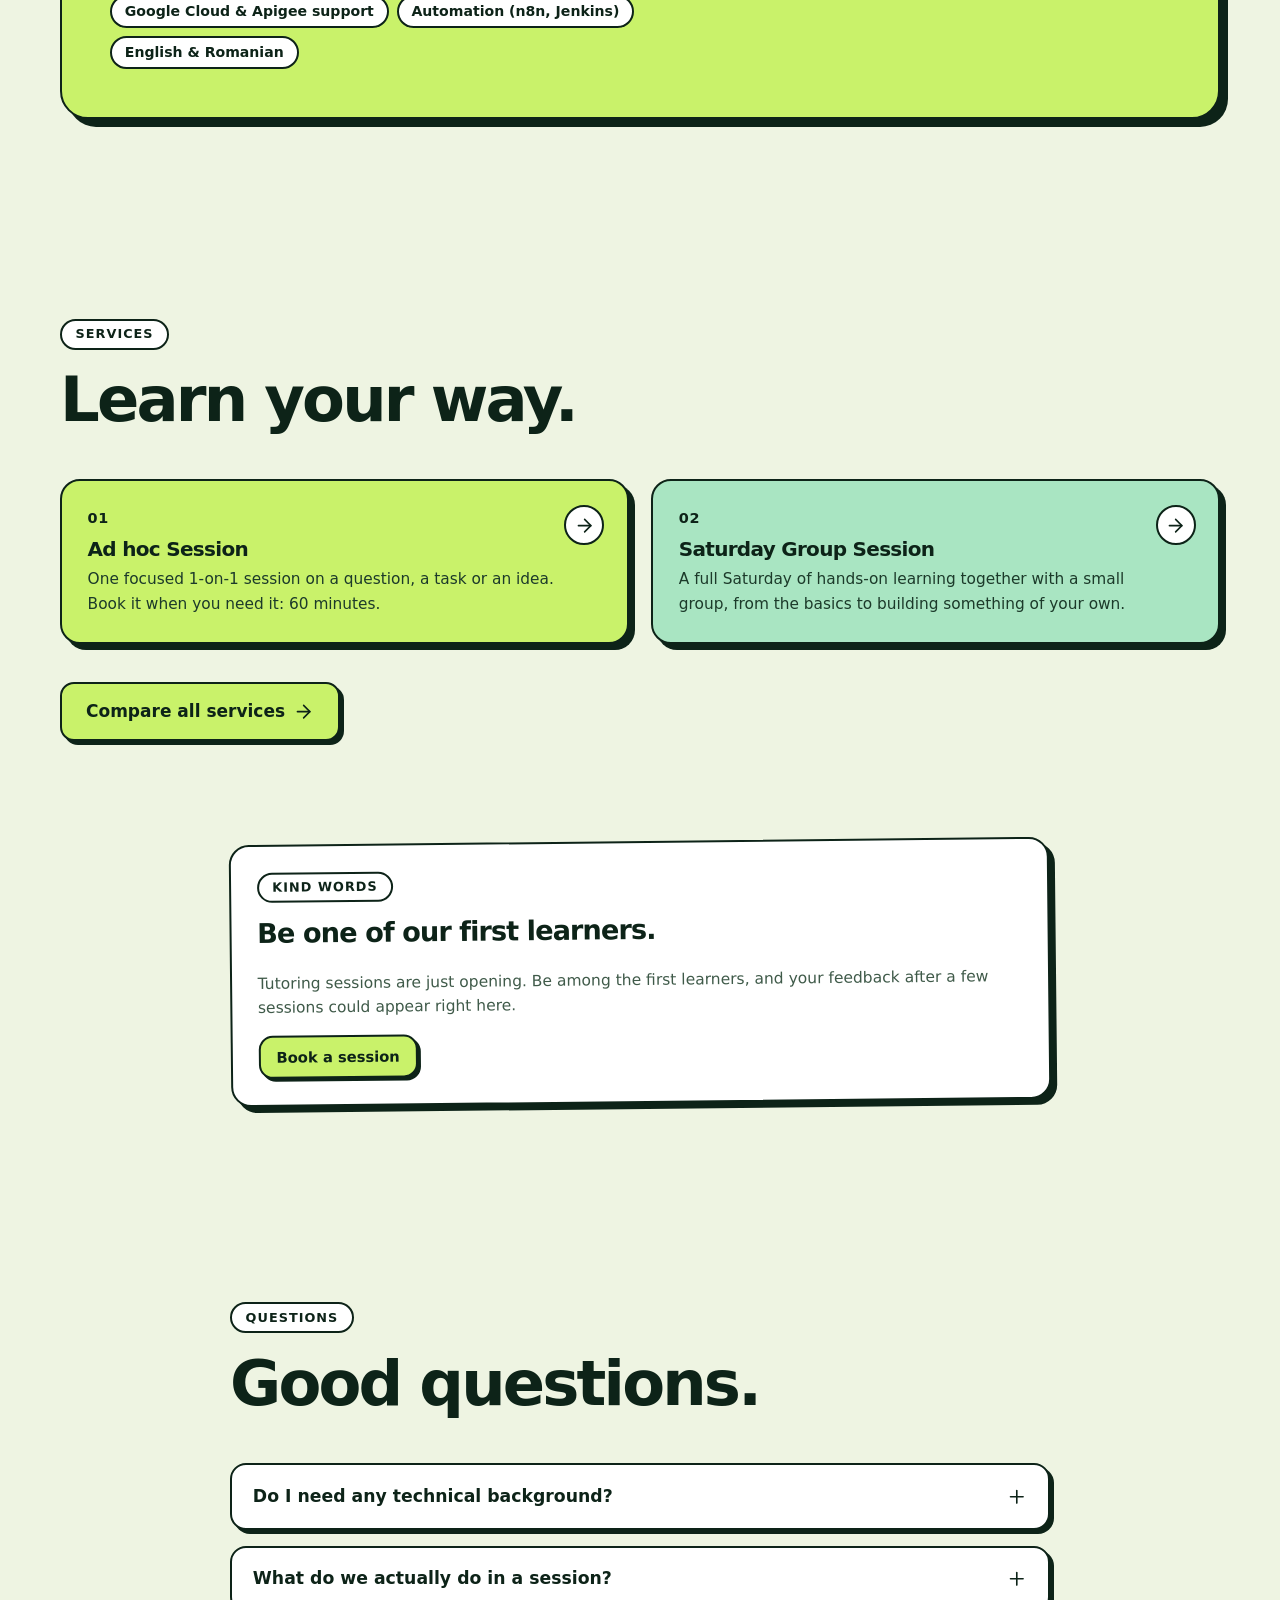
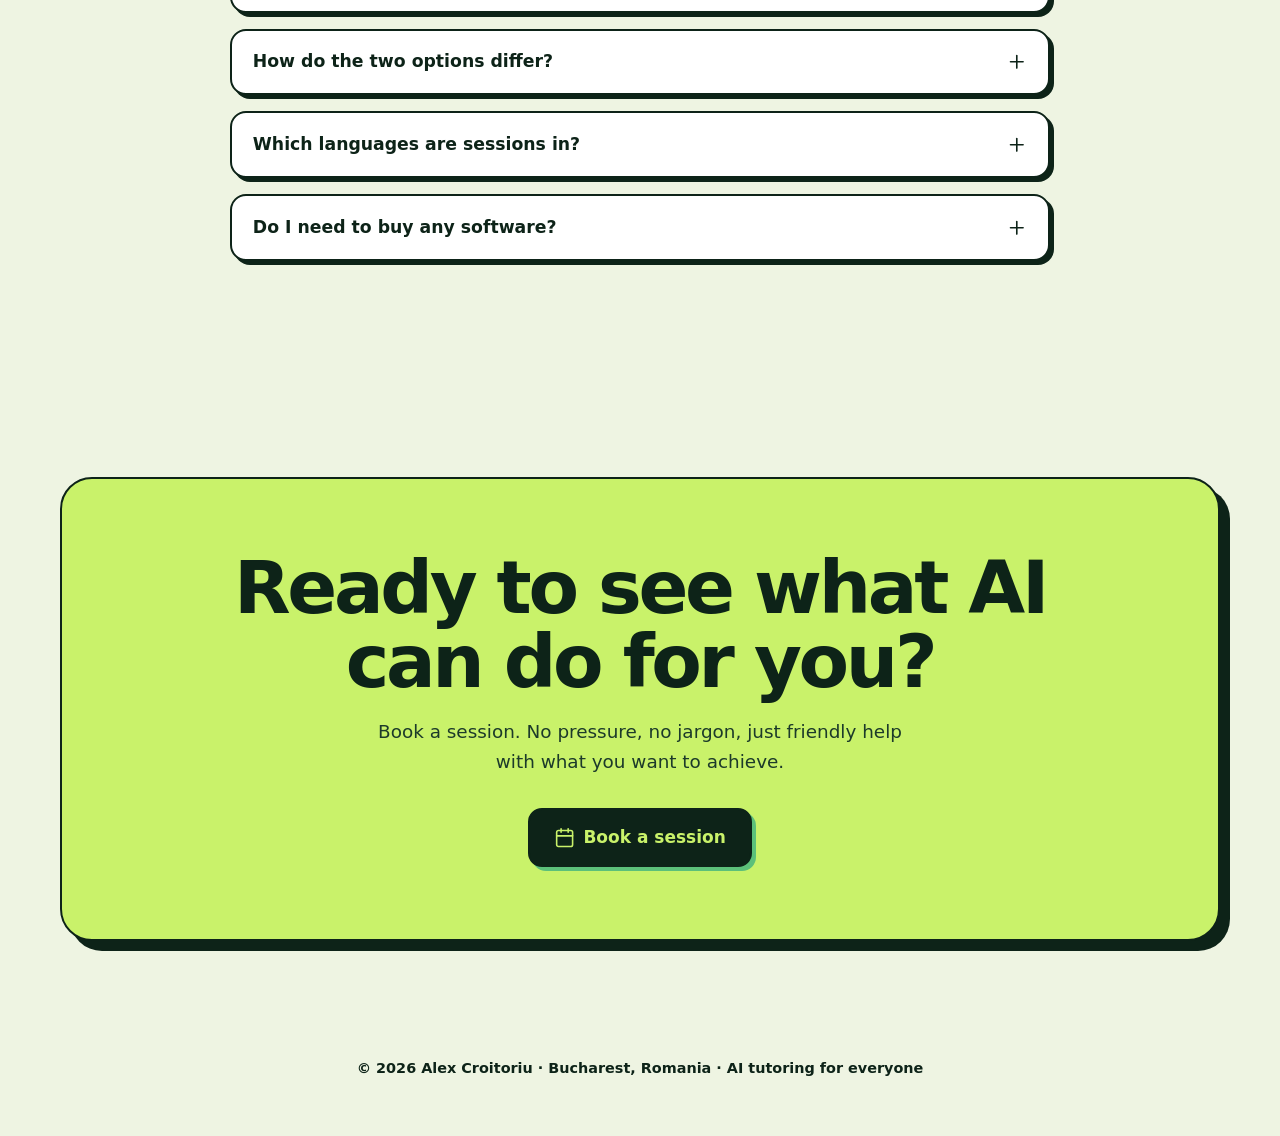
==== commit 2db13fdf: "About menu highlight, heading highlight fix, Anthropic/ChatGPT strip, step icons, remove Book page c" ====
--- a/index.html
+++ b/index.html
@@ -16,7 +16,7 @@
 <meta property="og:locale" content="en_US">
 <meta name="theme-color" content="#c9f26a">
 <link rel="icon" href="data:image/svg+xml,%3Csvg xmlns='http://www.w3.org/2000/svg' viewBox='0 0 64 64'%3E%3Crect x='9' y='9' width='50' height='50' rx='13' fill='%230d2318'/%3E%3Crect x='4' y='4' width='50' height='50' rx='13' fill='%23c9f26a' stroke='%230d2318' stroke-width='4'/%3E%3Ctext x='29' y='41' text-anchor='middle' font-family='Arial,Helvetica,sans-serif' font-weight='900' font-size='32' fill='%230d2318'%3EA%3C/text%3E%3C/svg%3E">
-<link rel="stylesheet" href="assets/style.css?v=cd0ed2ff">
+<link rel="stylesheet" href="assets/style.css?v=8d2ffa8f">
 <script type="application/ld+json">{"@context":"https://schema.org","@type":"Person","name":"Alex Croitoriu","jobTitle":"Software developer & AI tutor","description":"Friendly one-to-one tutoring in AI, prompting and Claude Code, taught in plain language by software developer Alex Croitoriu.","url":"https://andreeaioan97-maker.github.io/alex-ai-tutoring/","knowsLanguage":["en","ro"],"address":{"@type":"PostalAddress","addressLocality":"Bucharest","addressCountry":"RO"}}</script>
 </head>
 <body class="page-home">
@@ -25,9 +25,9 @@
 <header class="top"><div class="wrap bar">
   <a class="brand" href="index.html" aria-label="Alex Croitoriu"><span class="logo" aria-hidden="true">A</span><span class="nm" aria-hidden="true"><span class="w"><i style="--i:1">A</i><i style="--i:2">l</i><i style="--i:3">e</i><i style="--i:4">x</i></span> <span class="w"><i style="--i:5">C</i><i style="--i:6">r</i><i style="--i:7">o</i><i style="--i:8">i</i><i style="--i:9">t</i><i style="--i:10">o</i><i style="--i:11">r</i><i style="--i:12">i</i><i style="--i:13">u</i></span></span></a>
   <nav class="links" aria-label="Main">
-    <a href="index.html" aria-current="page">Home</a>
+    <a href="index.html" data-nav="home" aria-current="page">Home</a>
     <a href="services.html">Services</a>
-    <a href="index.html#about">About</a>
+    <a href="index.html#about" data-nav="about">About</a>
     <a href="book.html">Book</a>
   </nav>
   <div class="langs" role="group" aria-label="Language"><span aria-current="true" lang="en">EN</span><a href="ro/index.html" hreflang="ro" lang="ro" aria-label="Română">RO</a></div>
@@ -42,7 +42,7 @@
 <section class="hero"><div class="wrap hero-grid">
   <div>
     <span class="label">AI tutoring for everyone</span>
-    <h1>Learn what AI can <mark>actually</mark> do for you.</h1>
+    <h1>Learn what AI can <mark><span>actually</span></mark> do for you.</h1>
     <p class="lead">Friendly one-to-one tutoring in AI, prompting and Claude Code, taught in plain language by Alex, a software developer who loves making complicated things click.</p>
     <div class="cta-row"><a class="btn" href="book.html"><svg class="ic " aria-hidden="true"><use href="#i-calendar"/></svg> Book a session</a><a class="btn btn-white" href="services.html">See services</a></div>
     <ul class="trust"><li><svg class="ic " aria-hidden="true"><use href="#i-check"/></svg>No jargon</li><li><svg class="ic " aria-hidden="true"><use href="#i-check"/></svg>Any starting level</li><li><svg class="ic " aria-hidden="true"><use href="#i-check"/></svg>At your own pace</li></ul>
@@ -52,7 +52,7 @@
     <span class="hi">Hi, I’m Alex!</span>
   </div>
 </div></section>
-<div class="strip" aria-hidden="true"><div class="strip-in"><span>AI from zero</span><i>✺</i><span>Prompting</span><i>✺</i><span>Claude Code</span><i>✺</i><span>Automation</span><i>✺</i><span>Safe use</span><i>✺</i><span>Your roadmap</span><i>✺</i><span>AI from zero</span><i>✺</i><span>Prompting</span><i>✺</i><span>Claude Code</span><i>✺</i><span>Automation</span><i>✺</i><span>Safe use</span><i>✺</i><span>Your roadmap</span><i>✺</i><span>AI from zero</span><i>✺</i><span>Prompting</span><i>✺</i><span>Claude Code</span><i>✺</i><span>Automation</span><i>✺</i><span>Safe use</span><i>✺</i><span>Your roadmap</span><i>✺</i><span>AI from zero</span><i>✺</i><span>Prompting</span><i>✺</i><span>Claude Code</span><i>✺</i><span>Automation</span><i>✺</i><span>Safe use</span><i>✺</i><span>Your roadmap</span><i>✺</i></div></div>
+<div class="strip" aria-hidden="true"><div class="strip-in"><span>AI from zero</span><i>✺</i><span>Prompting</span><i>✺</i><span>Anthropic/Claude Code</span><i>✺</i><span>ChatGPT/Codex</span><i>✺</i><span>Automation</span><i>✺</i><span>Safe use</span><i>✺</i><span>Your roadmap</span><i>✺</i><span>AI from zero</span><i>✺</i><span>Prompting</span><i>✺</i><span>Anthropic/Claude Code</span><i>✺</i><span>ChatGPT/Codex</span><i>✺</i><span>Automation</span><i>✺</i><span>Safe use</span><i>✺</i><span>Your roadmap</span><i>✺</i><span>AI from zero</span><i>✺</i><span>Prompting</span><i>✺</i><span>Anthropic/Claude Code</span><i>✺</i><span>ChatGPT/Codex</span><i>✺</i><span>Automation</span><i>✺</i><span>Safe use</span><i>✺</i><span>Your roadmap</span><i>✺</i><span>AI from zero</span><i>✺</i><span>Prompting</span><i>✺</i><span>Anthropic/Claude Code</span><i>✺</i><span>ChatGPT/Codex</span><i>✺</i><span>Automation</span><i>✺</i><span>Safe use</span><i>✺</i><span>Your roadmap</span><i>✺</i></div></div>
 
 <section class="section"><div class="wrap">
   <div class="sec-head"><span class="label">Who it’s for</span><h2>Everyone is welcome.</h2></div>
@@ -90,7 +90,7 @@
 
 <section class="section"><div class="wrap">
   <div class="sec-head"><span class="label">How it works</span><h2>Three steps. That’s it.</h2></div>
-  <div class="cards c3"><article class="stk s0"><span class="bignum">1</span><h3>Say hello</h3><p>Book a session or send Alex a question: tell him what you’d love AI to do for you.</p></article><article class="stk s1"><span class="bignum">2</span><h3>Learn by doing</h3><p>Hands-on sessions built around your real tasks, not slides.</p></article><article class="stk s2"><span class="bignum">3</span><h3>Keep going</h3><p>Follow-up support and a roadmap so it all sticks.</p></article></div>
+  <div class="cards c3 steps"><article class="stk s0"><svg class="ic step-ic" aria-hidden="true"><use href="#i-message"/></svg><h3>Say hello</h3><p>Book a session and tell Alex what you’d love AI to do for you.</p></article><article class="stk s1"><svg class="ic step-ic" aria-hidden="true"><use href="#i-zap"/></svg><h3>Learn by doing</h3><p>Hands-on sessions built around your real tasks, not slides.</p></article><article class="stk s2"><svg class="ic step-ic" aria-hidden="true"><use href="#i-compass"/></svg><h3>Keep going</h3><p>Follow-up support and a roadmap so it all sticks.</p></article></div>
 </div></section>
 
 <section class="section tight" id="about"><div class="wrap">
@@ -135,7 +135,7 @@
 </div></section>
 </main>
 <footer class="foot"><div class="wrap">© 2026 Alex Croitoriu · Bucharest, Romania · AI tutoring for everyone</div></footer>
-<script src="assets/config.js?v=991911d2"></script>
-<script src="assets/site.js?v=a2567676"></script>
+<script src="assets/config.js?v=6dcd5f30"></script>
+<script src="assets/site.js?v=9d1f6f69"></script>
 </body>
 </html>
--- a/assets/style.css
+++ b/assets/style.css
@@ -23,11 +23,17 @@
 :root{--bg:#eef4e2;--ink:#0d2318;--lime:#c9f26a;--mint:#a9e5c2;--leaf:#5cc07a;--pale:#f8fbef;--muted:#3f5a49;--focus:#0d2318;--max:1160px;--r:20px;--sh:6px 6px 0 var(--ink)}
 body{font:17px/1.6 system-ui,-apple-system,"Segoe UI",Roboto,sans-serif;color:var(--ink);background:var(--bg)}
 h1,h2,h3{font-weight:850;letter-spacing:-.035em;line-height:1}
-h1{font-size:clamp(2.8rem,8.2vw,6.4rem);letter-spacing:-.05em;line-height:.95}
+h1{--h1:clamp(2.8rem,8.2vw,6.4rem);font-size:var(--h1);letter-spacing:-.05em;line-height:1.02}
 h2{font-size:clamp(2.1rem,5vw,3.9rem);letter-spacing:-.045em}
 h3{font-size:1.25rem;line-height:1.15}
 p{color:var(--muted)}
-mark{background:var(--lime);color:var(--ink);padding:0 .12em;border-radius:.12em;box-decoration-break:clone;-webkit-box-decoration-break:clone}
+mark{background:none;color:var(--ink)}
+/* Headline highlight: one fixed-height box per word (line-height:1), so the line makes room for it and it never covers the line above or below. */
+h1 mark{font-size:0}
+h1 mark span{display:inline-block;font-size:var(--h1);line-height:1;background:var(--lime);padding:.02em .06em .1em}
+h1 mark span:first-child{padding-left:.12em;border-radius:.12em 0 0 .12em}
+h1 mark span:last-child{padding-right:.12em;border-radius:0 .12em .12em 0}
+h1 mark span:only-child{border-radius:.12em}
 .label{display:inline-block;border:2px solid var(--ink);background:#fff;border-radius:999px;padding:.2rem .85rem;font-weight:800;font-size:.8rem;letter-spacing:.08em;text-transform:uppercase;margin-bottom:1.2rem}
 .label.light{background:var(--lime);color:var(--ink)}
 
@@ -74,7 +80,9 @@
 .stk p{margin-top:.5rem;font-size:.97rem}
 .s0{background:var(--lime)}.s1{background:var(--mint)}.s2{background:var(--pale)}.s3{background:#d7efb5}
 .s0 p,.s1 p{color:#1c3a2a}
-.bignum{display:block;font-size:4.2rem;font-weight:900;line-height:1;letter-spacing:-.06em;margin-bottom:.6rem}
+/* "How it works" steps: a quiet grey icon and title instead of a big number */
+.steps .step-ic{display:block;width:48px;height:48px;stroke-width:1.9;color:#5a6b60;margin-bottom:1rem}
+.steps h3{color:#5a6b60}
 
 .inkband{background:var(--ink);color:#fff;border-block:2px solid var(--ink)}
 .inkband h2{color:#fff}
@@ -191,24 +199,12 @@
 .chat-note small{display:block;font-weight:600;color:var(--muted);margin-top:.15rem}
 
 /* booking */
-.ask{display:grid;grid-template-columns:.9fr 1.1fr;gap:clamp(1.4rem,3vw,2.4rem);align-items:start;margin-top:clamp(2.5rem,6vw,4.5rem);scroll-margin-top:6rem}
-.ask-intro h2{margin-bottom:.8rem}
-.panel{border:2px solid var(--ink);border-radius:var(--r);box-shadow:var(--sh);background:#fff;padding:clamp(1.1rem,3vw,1.8rem)}
-.panel h2{font-size:1.45rem;letter-spacing:-.03em;margin-bottom:1.1rem;display:flex;align-items:center;gap:.6rem;max-width:none}
 .note-tz{font-size:.85rem;color:var(--muted);margin-top:1rem}
-.fld{display:grid;gap:.35rem;margin-bottom:1rem}
-.fld label{font-weight:800;font-size:.92rem}
-.fld input,.fld select,.fld textarea{font:inherit;border:2px solid var(--ink);border-radius:12px;padding:.7rem .85rem;background:var(--pale);color:var(--ink);width:100%}
-.fld textarea{min-height:96px;resize:vertical}
-.fld input:focus-visible,.fld select:focus-visible,.fld textarea:focus-visible{outline:3px solid var(--leaf);outline-offset:2px}
-.err{color:#8a1c1c;font-weight:700;margin-top:.7rem;min-height:1.3em}
-.ok{border:2px solid var(--ink);background:var(--lime);border-radius:14px;padding:1rem;margin-top:.6rem;font-weight:700;color:var(--ink)}
-.ok pre{white-space:pre-wrap;font:600 .85rem/1.5 ui-monospace,SFMono-Regular,Menlo,monospace;margin-top:.7rem;font-weight:600}
 .alt{margin-top:1rem}
-.alt[hidden],.ok[hidden]{display:none}
+.alt[hidden]{display:none}
 
 @media (max-width:1000px){
-  .demo,.ask{grid-template-columns:1fr}
+  .demo{grid-template-columns:1fr}
 }
 @media (max-width:820px){
   .menu-btn{order:5}
@@ -220,7 +216,6 @@
   .logo{width:34px;height:34px}
   .langs a,.langs span{padding:.28rem .55rem}
   .chat-top{flex-wrap:wrap}
-  .panel h2{font-size:1.25rem}
 }
 
 .trust{display:flex;flex-wrap:wrap;gap:.4rem 1.4rem;margin-top:1.7rem;font-weight:750;font-size:.95rem}
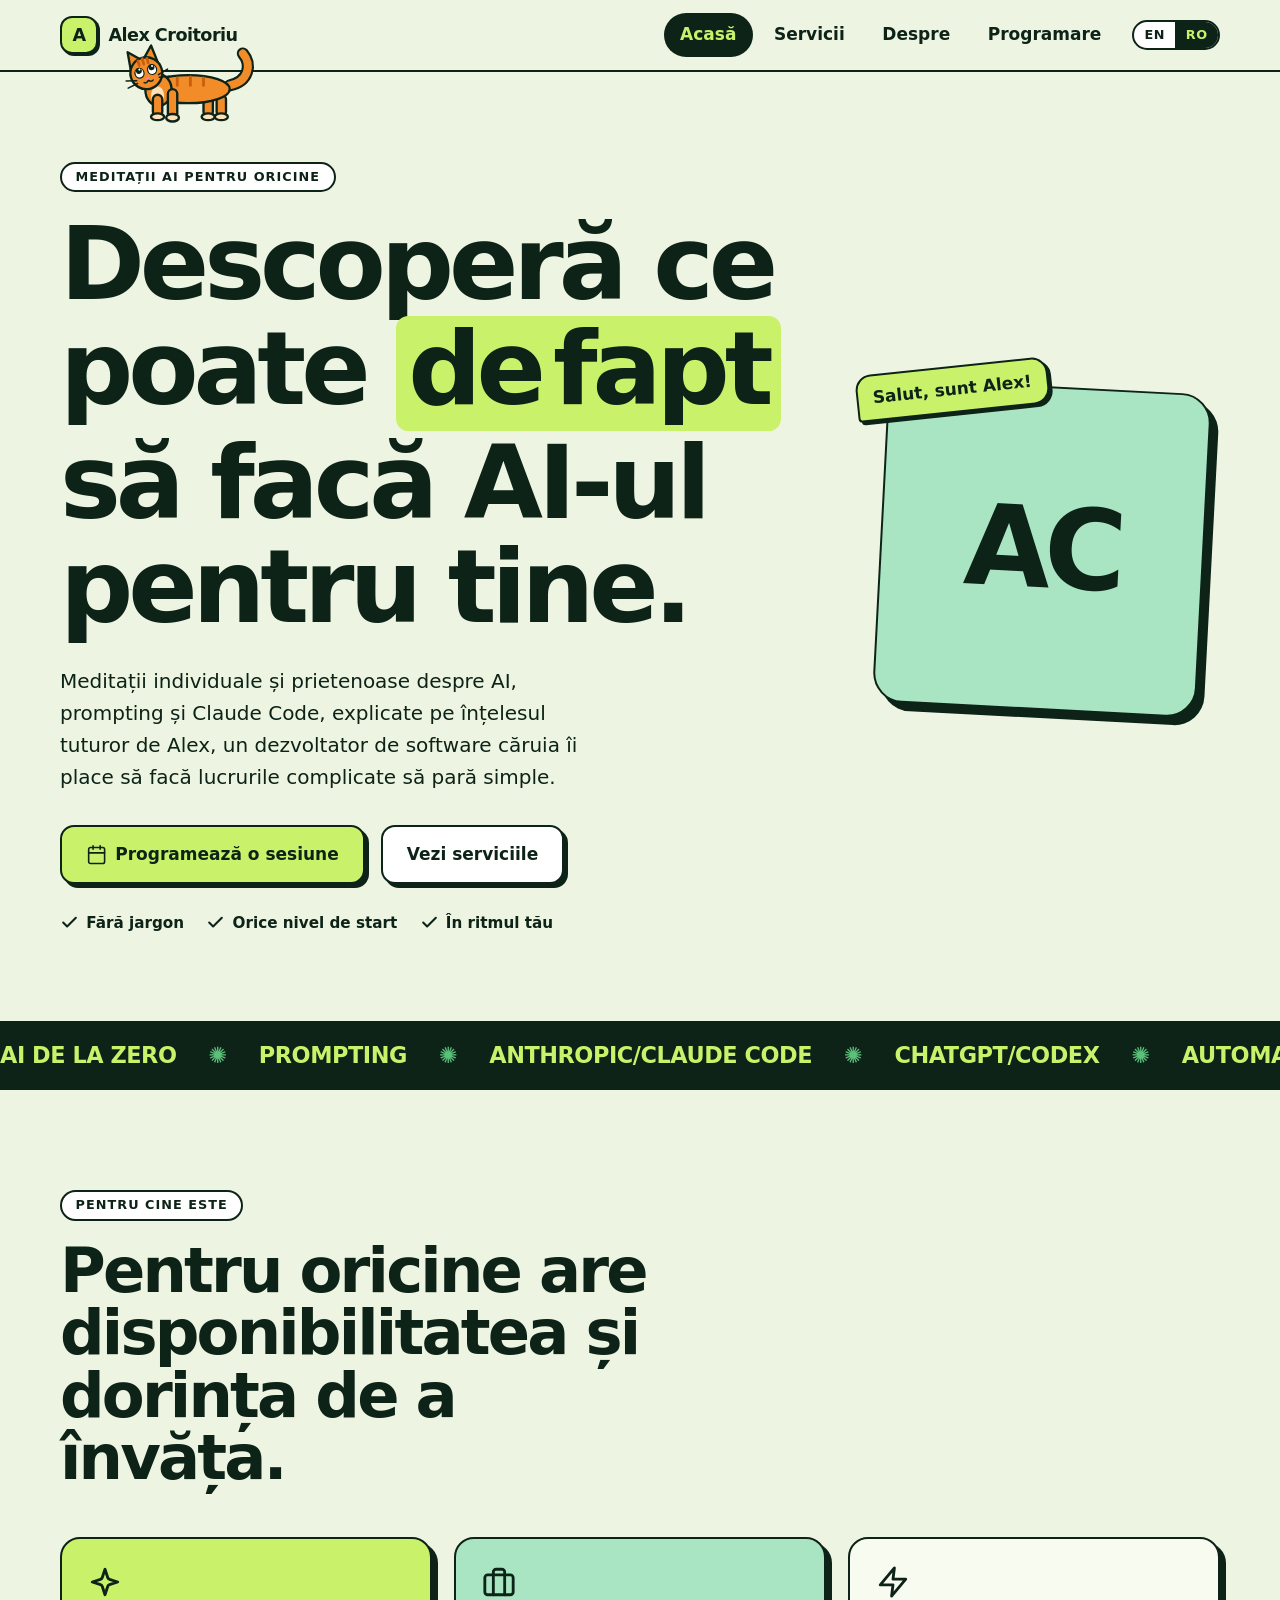
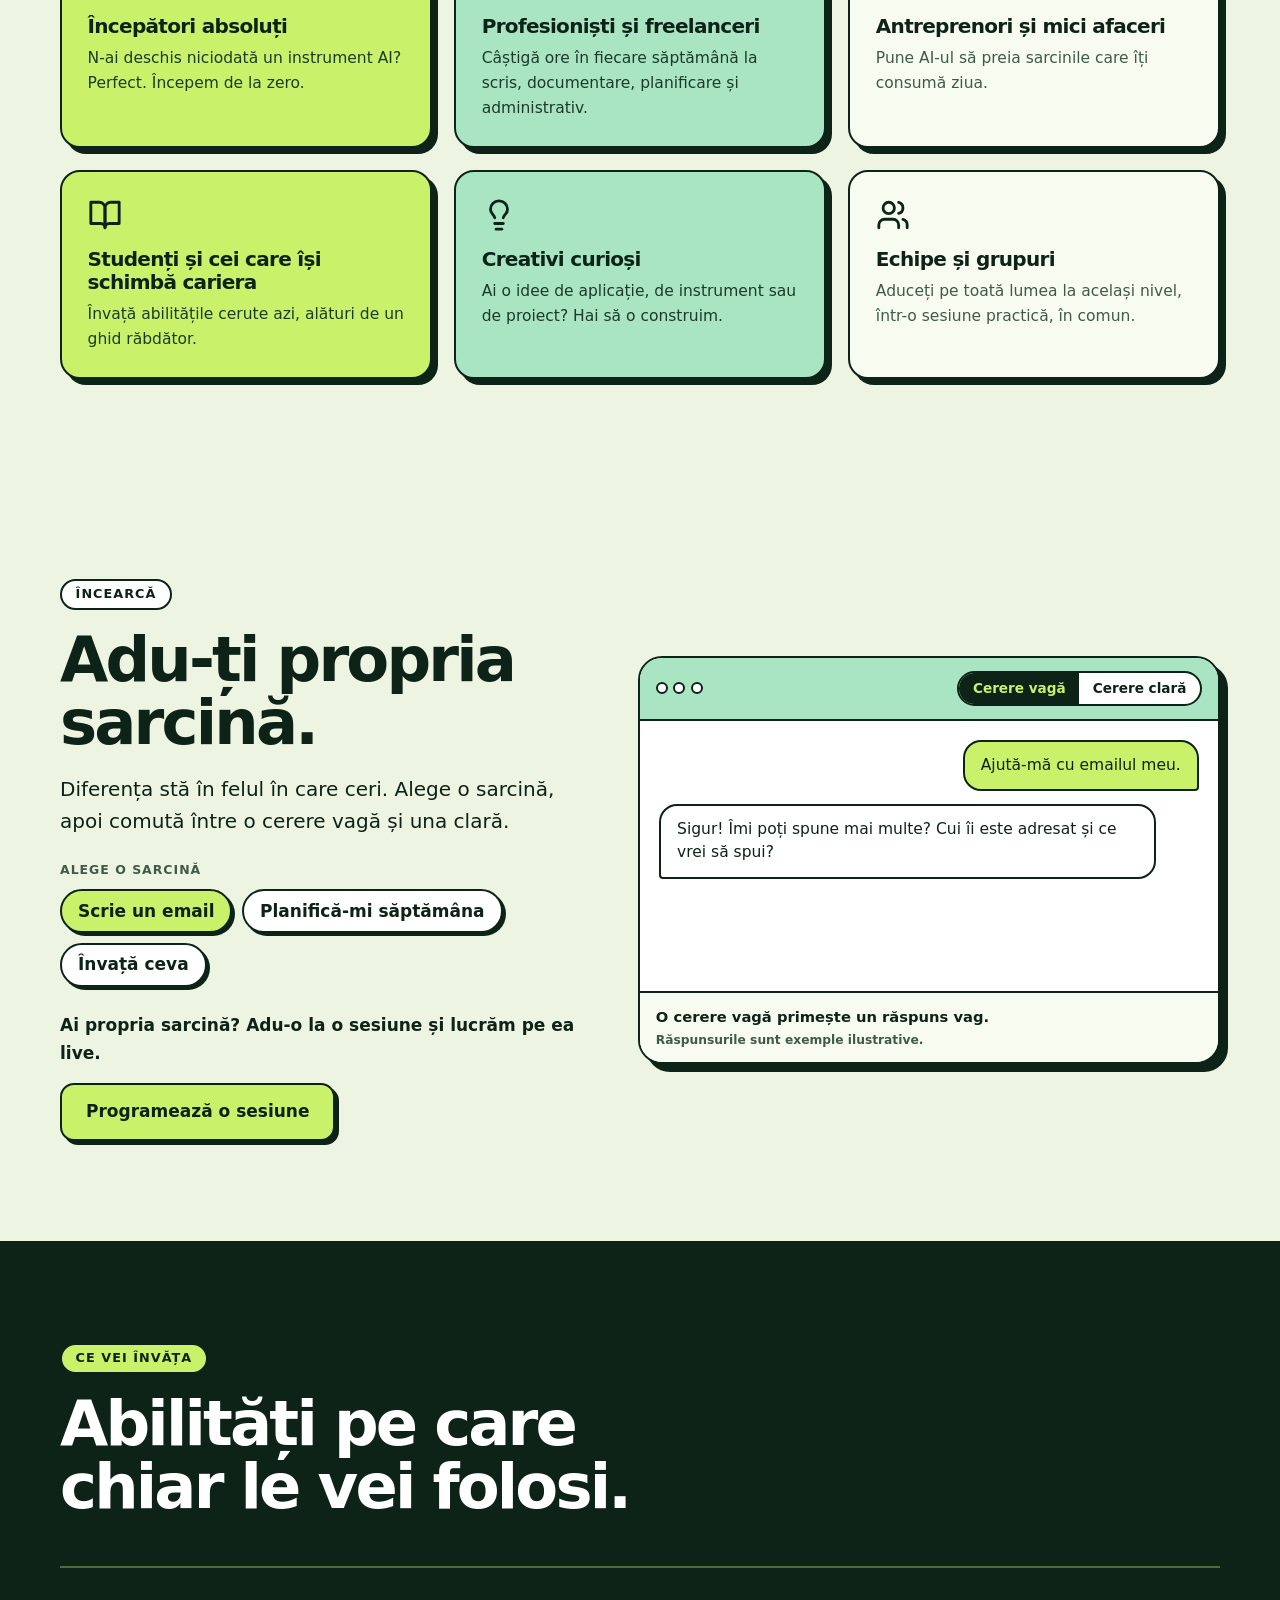
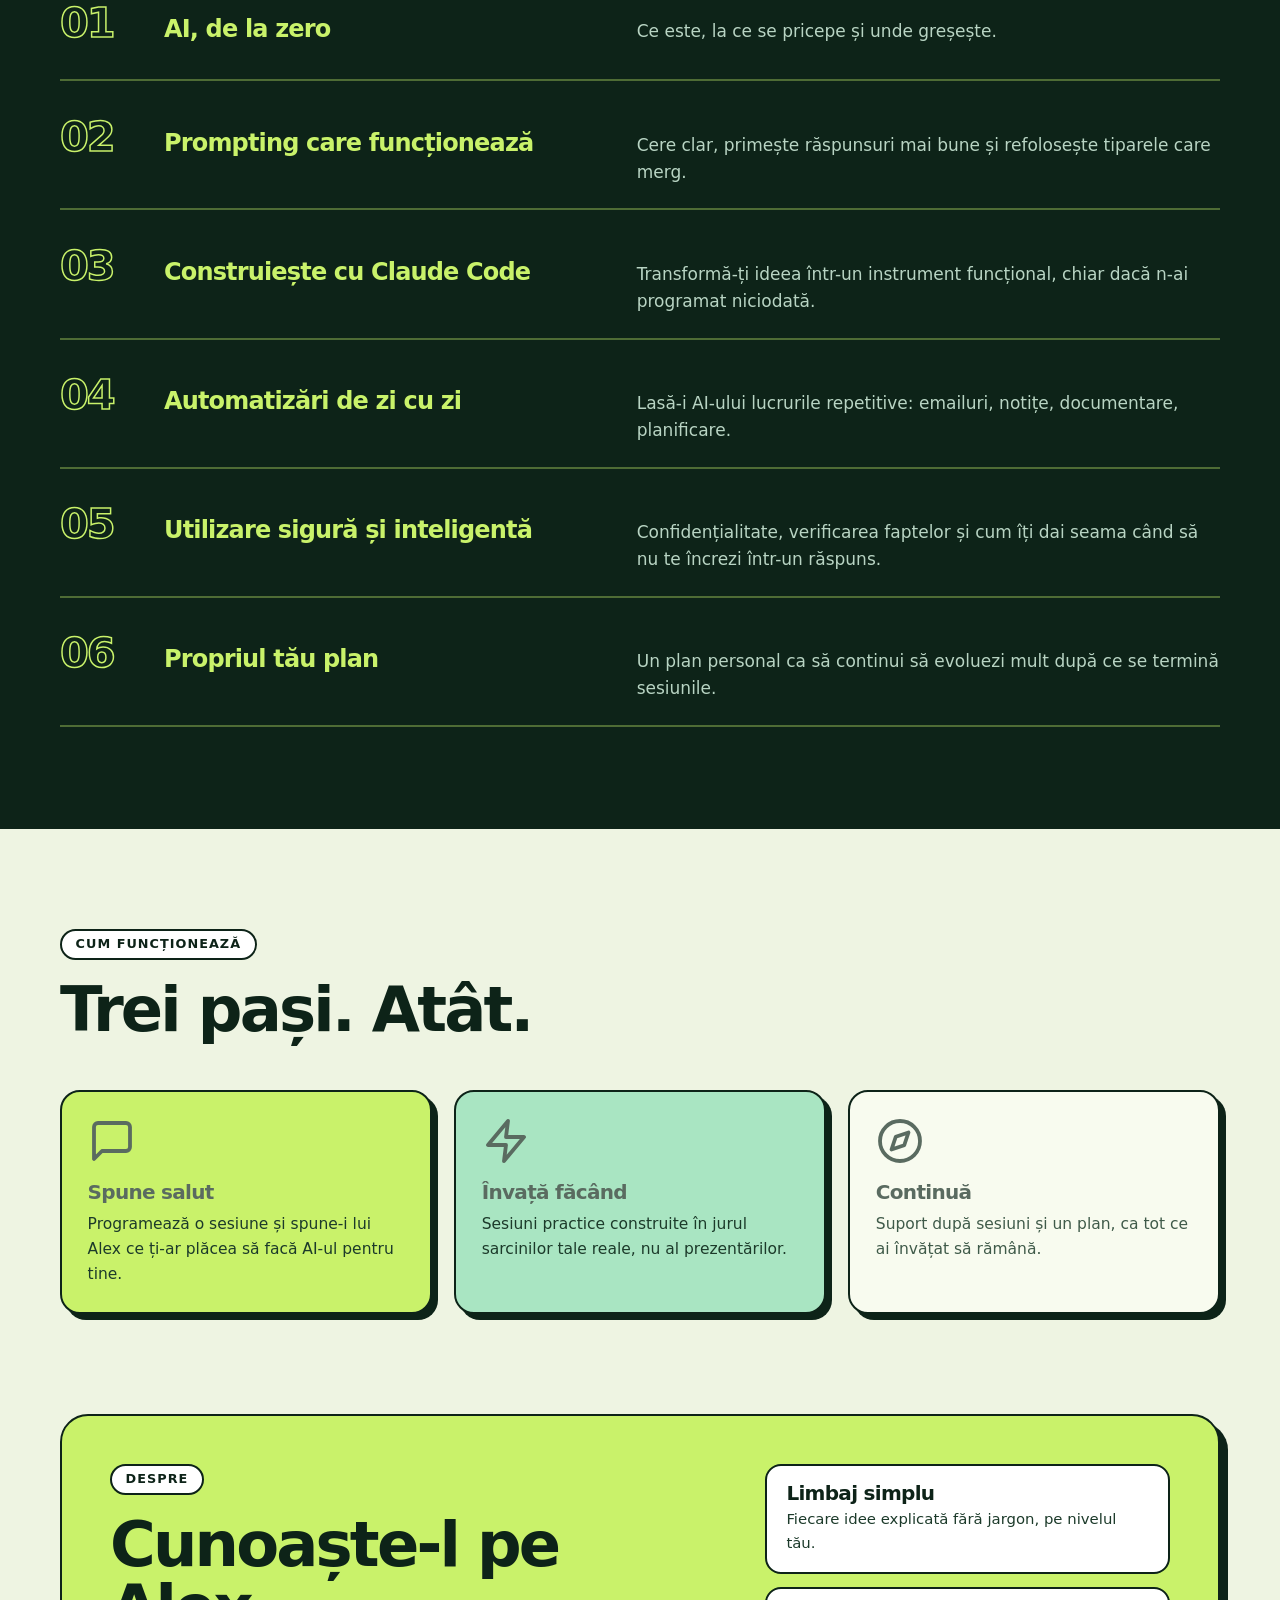
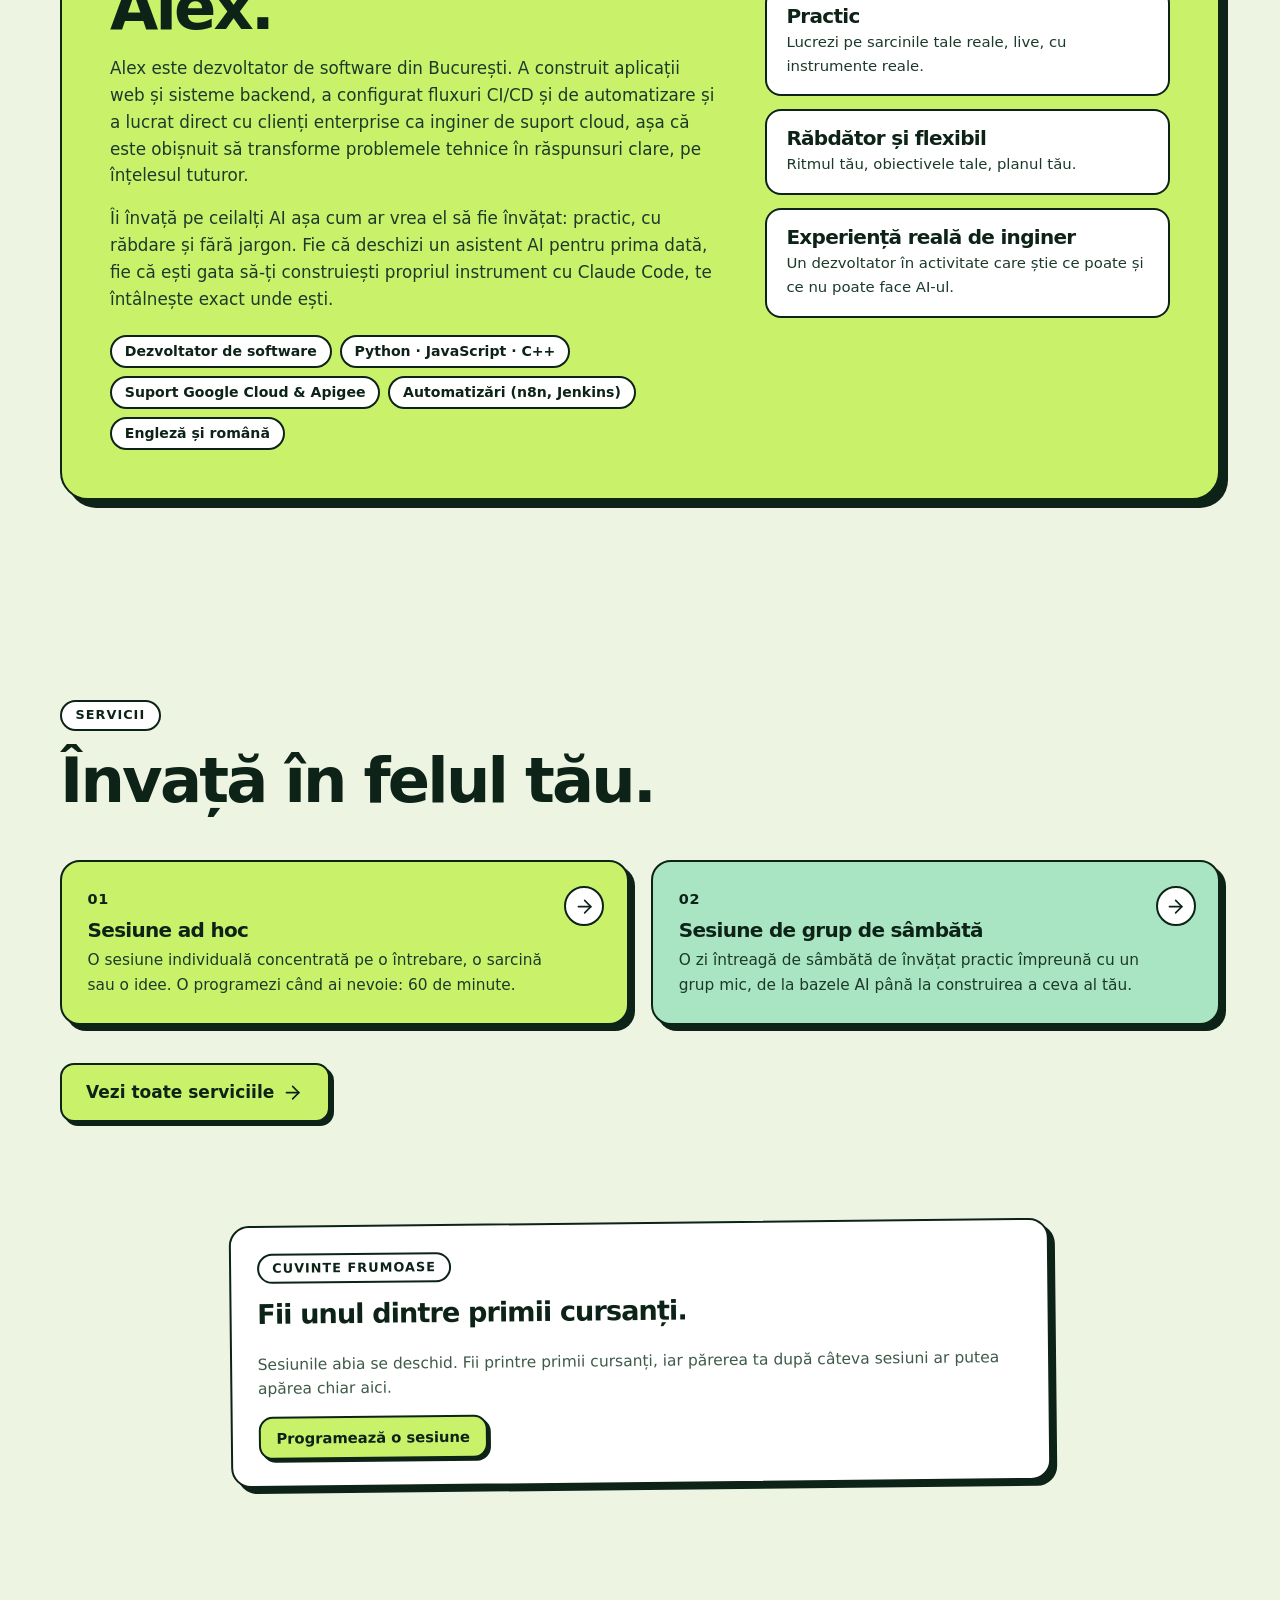
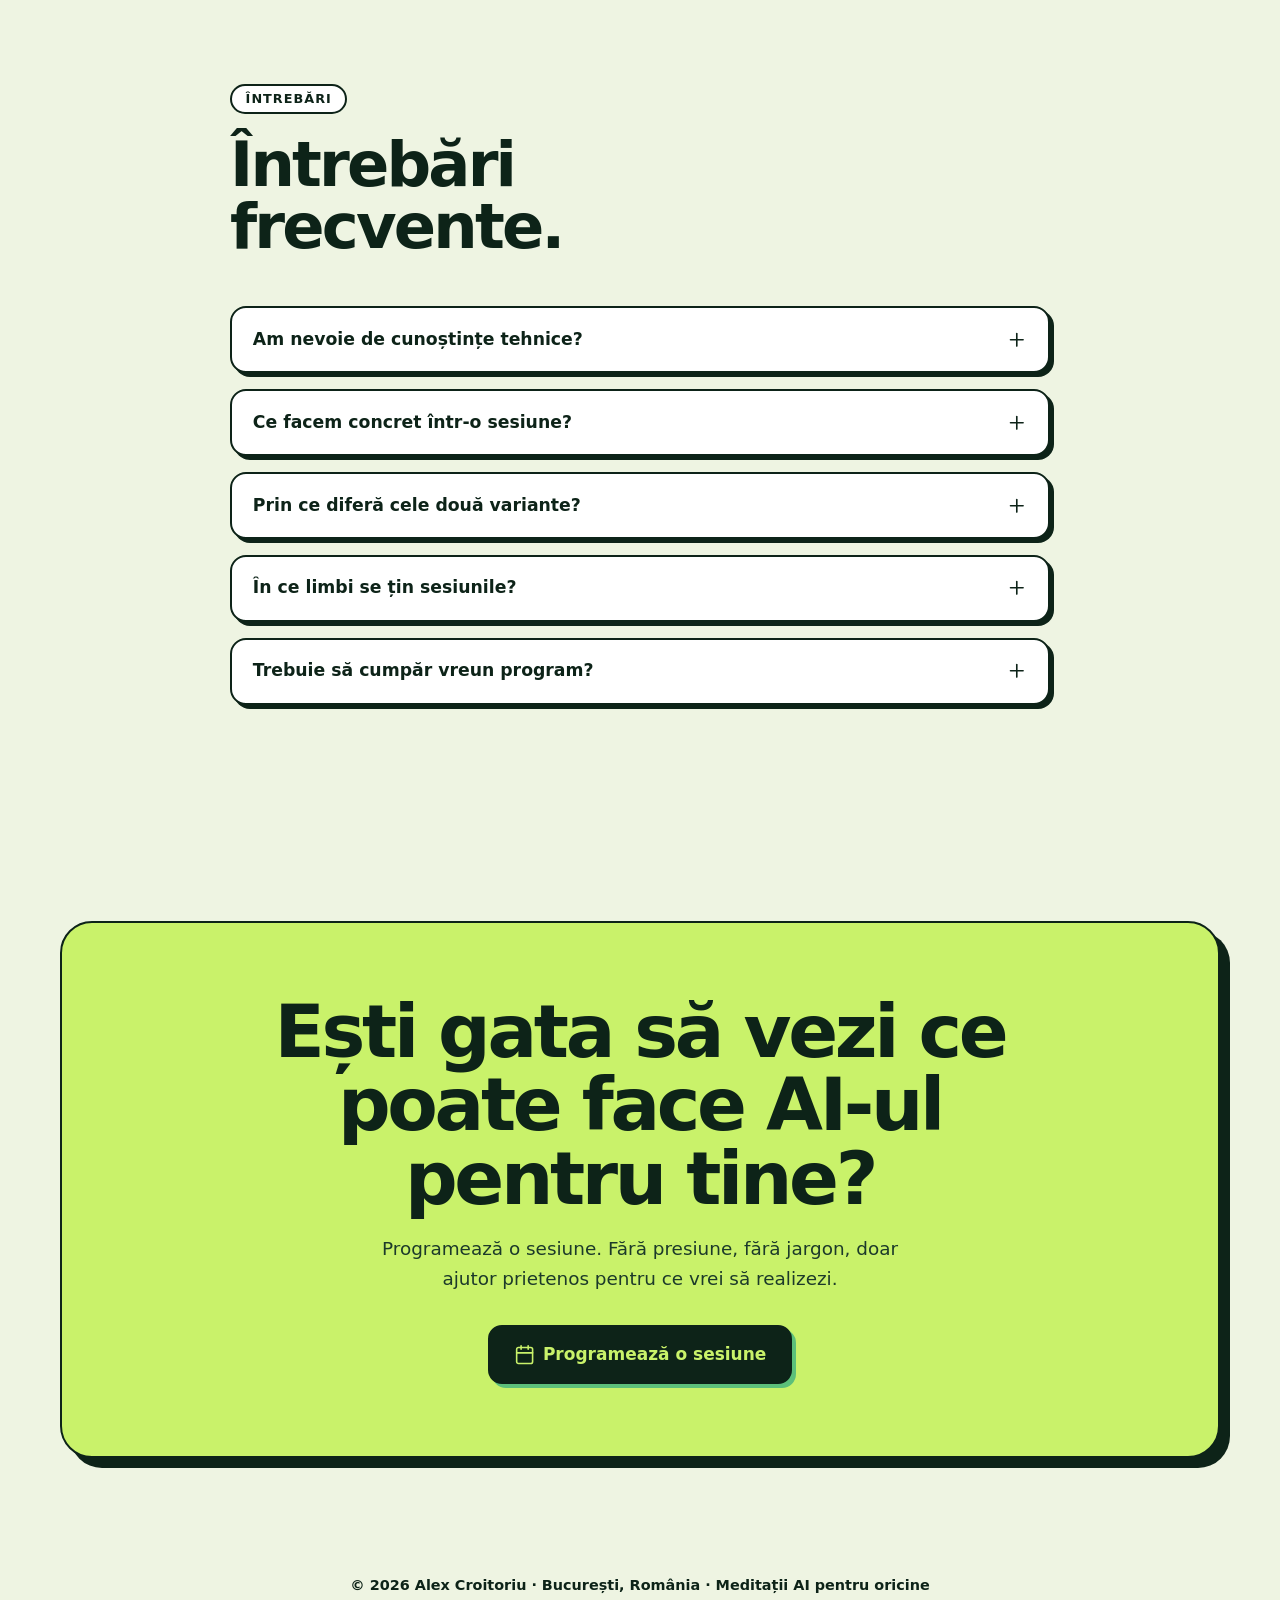
==== commit d8a191d0: "Make Romanian the default language (root), move English to en/, redirect old ro/ links; new 'Who it'" ====
--- a/index.html
+++ b/index.html
@@ -1,37 +1,37 @@
 <!doctype html>
-<html lang="en">
+<html lang="ro">
 <head>
 <meta charset="utf-8">
 <meta name="viewport" content="width=device-width, initial-scale=1">
-<title>Alex Croitoriu · AI tutoring for everyone</title>
-<meta name="description" content="Friendly one-to-one tutoring in AI, prompting and Claude Code, taught in plain language by software developer Alex Croitoriu.">
+<title>Alex Croitoriu · Meditații AI pentru oricine</title>
+<meta name="description" content="Meditații individuale și prietenoase despre AI, prompting și Claude Code, explicate pe înțelesul tuturor de dezvoltatorul de software Alex Croitoriu.">
 <link rel="canonical" href="https://andreeaioan97-maker.github.io/alex-ai-tutoring/">
-<link rel="alternate" hreflang="en" href="https://andreeaioan97-maker.github.io/alex-ai-tutoring/">
-<link rel="alternate" hreflang="ro" href="https://andreeaioan97-maker.github.io/alex-ai-tutoring/ro/">
+<link rel="alternate" hreflang="en" href="https://andreeaioan97-maker.github.io/alex-ai-tutoring/en/">
+<link rel="alternate" hreflang="ro" href="https://andreeaioan97-maker.github.io/alex-ai-tutoring/">
 <link rel="alternate" hreflang="x-default" href="https://andreeaioan97-maker.github.io/alex-ai-tutoring/">
-<meta property="og:title" content="Alex Croitoriu · AI tutoring for everyone">
-<meta property="og:description" content="Friendly one-to-one tutoring in AI, prompting and Claude Code, taught in plain language by software developer Alex Croitoriu.">
+<meta property="og:title" content="Alex Croitoriu · Meditații AI pentru oricine">
+<meta property="og:description" content="Meditații individuale și prietenoase despre AI, prompting și Claude Code, explicate pe înțelesul tuturor de dezvoltatorul de software Alex Croitoriu.">
 <meta property="og:type" content="website">
 <meta property="og:url" content="https://andreeaioan97-maker.github.io/alex-ai-tutoring/">
-<meta property="og:locale" content="en_US">
+<meta property="og:locale" content="ro_RO">
 <meta name="theme-color" content="#c9f26a">
 <link rel="icon" href="data:image/svg+xml,%3Csvg xmlns='http://www.w3.org/2000/svg' viewBox='0 0 64 64'%3E%3Crect x='9' y='9' width='50' height='50' rx='13' fill='%230d2318'/%3E%3Crect x='4' y='4' width='50' height='50' rx='13' fill='%23c9f26a' stroke='%230d2318' stroke-width='4'/%3E%3Ctext x='29' y='41' text-anchor='middle' font-family='Arial,Helvetica,sans-serif' font-weight='900' font-size='32' fill='%230d2318'%3EA%3C/text%3E%3C/svg%3E">
-<link rel="stylesheet" href="assets/style.css?v=8d2ffa8f">
-<script type="application/ld+json">{"@context":"https://schema.org","@type":"Person","name":"Alex Croitoriu","jobTitle":"Software developer & AI tutor","description":"Friendly one-to-one tutoring in AI, prompting and Claude Code, taught in plain language by software developer Alex Croitoriu.","url":"https://andreeaioan97-maker.github.io/alex-ai-tutoring/","knowsLanguage":["en","ro"],"address":{"@type":"PostalAddress","addressLocality":"Bucharest","addressCountry":"RO"}}</script>
+<link rel="stylesheet" href="assets/style.css?v=4757fccb">
+<script type="application/ld+json">{"@context":"https://schema.org","@type":"Person","name":"Alex Croitoriu","jobTitle":"Software developer & AI tutor","description":"Meditații individuale și prietenoase despre AI, prompting și Claude Code, explicate pe înțelesul tuturor de dezvoltatorul de software Alex Croitoriu.","url":"https://andreeaioan97-maker.github.io/alex-ai-tutoring/","knowsLanguage":["en","ro"],"address":{"@type":"PostalAddress","addressLocality":"Bucharest","addressCountry":"RO"}}</script>
 </head>
 <body class="page-home">
 <svg width="0" height="0" style="position:absolute" aria-hidden="true"><defs><symbol id="i-sparkles" viewBox="0 0 24 24"><path d="m12 3-1.9 5.8a2 2 0 0 1-1.3 1.3L3 12l5.8 1.9a2 2 0 0 1 1.3 1.3L12 21l1.9-5.8a2 2 0 0 1 1.3-1.3L21 12l-5.8-1.9a2 2 0 0 1-1.3-1.3z"/></symbol><symbol id="i-briefcase" viewBox="0 0 24 24"><rect x="2" y="7" width="20" height="14" rx="2"/><path d="M16 21V5a2 2 0 0 0-2-2h-4a2 2 0 0 0-2 2v16"/></symbol><symbol id="i-zap" viewBox="0 0 24 24"><path d="M13 2 3 14h9l-1 8 10-12h-9l1-8z"/></symbol><symbol id="i-book" viewBox="0 0 24 24"><path d="M2 3h6a4 4 0 0 1 4 4v14a3 3 0 0 0-3-3H2z"/><path d="M22 3h-6a4 4 0 0 0-4 4v14a3 3 0 0 1 3-3h7z"/></symbol><symbol id="i-bulb" viewBox="0 0 24 24"><path d="M15 14c.2-1 .7-1.7 1.5-2.5 1-.9 1.5-2.2 1.5-3.5A6 6 0 0 0 6 8c0 1 .2 2.2 1.5 3.5.7.7 1.3 1.5 1.5 2.5"/><path d="M9 18h6"/><path d="M10 22h4"/></symbol><symbol id="i-users" viewBox="0 0 24 24"><path d="M16 21v-2a4 4 0 0 0-4-4H6a4 4 0 0 0-4 4v2"/><circle cx="9" cy="7" r="4"/><path d="M22 21v-2a4 4 0 0 0-3-3.87"/><path d="M16 3.13a4 4 0 0 1 0 7.75"/></symbol><symbol id="i-message" viewBox="0 0 24 24"><path d="M21 15a2 2 0 0 1-2 2H7l-4 4V5a2 2 0 0 1 2-2h14a2 2 0 0 1 2 2z"/></symbol><symbol id="i-code" viewBox="0 0 24 24"><path d="m16 18 6-6-6-6"/><path d="m8 6-6 6 6 6"/></symbol><symbol id="i-shield" viewBox="0 0 24 24"><path d="M12 22s8-4 8-10V5l-8-3-8 3v7c0 6 8 10 8 10z"/></symbol><symbol id="i-compass" viewBox="0 0 24 24"><circle cx="12" cy="12" r="10"/><path d="m16.24 7.76-2.12 6.36-6.36 2.12 2.12-6.36z"/></symbol><symbol id="i-check" viewBox="0 0 24 24"><path d="M20 6 9 17l-5-5"/></symbol><symbol id="i-arrow" viewBox="0 0 24 24"><path d="M5 12h14"/><path d="m12 5 7 7-7 7"/></symbol><symbol id="i-plus" viewBox="0 0 24 24"><path d="M12 5v14"/><path d="M5 12h14"/></symbol><symbol id="i-calendar" viewBox="0 0 24 24"><rect x="3" y="4" width="18" height="18" rx="2"/><path d="M16 2v4"/><path d="M8 2v4"/><path d="M3 10h18"/></symbol><symbol id="i-left" viewBox="0 0 24 24"><path d="m15 18-6-6 6-6"/></symbol><symbol id="i-right" viewBox="0 0 24 24"><path d="m9 18 6-6-6-6"/></symbol></defs></svg>
 
 <header class="top"><div class="wrap bar">
   <a class="brand" href="index.html" aria-label="Alex Croitoriu"><span class="logo" aria-hidden="true">A</span><span class="nm" aria-hidden="true"><span class="w"><i style="--i:1">A</i><i style="--i:2">l</i><i style="--i:3">e</i><i style="--i:4">x</i></span> <span class="w"><i style="--i:5">C</i><i style="--i:6">r</i><i style="--i:7">o</i><i style="--i:8">i</i><i style="--i:9">t</i><i style="--i:10">o</i><i style="--i:11">r</i><i style="--i:12">i</i><i style="--i:13">u</i></span></span></a>
-  <nav class="links" aria-label="Main">
-    <a href="index.html" data-nav="home" aria-current="page">Home</a>
-    <a href="services.html">Services</a>
-    <a href="index.html#about" data-nav="about">About</a>
-    <a href="book.html">Book</a>
+  <nav class="links" aria-label="Principal">
+    <a href="index.html" data-nav="home" aria-current="page">Acasă</a>
+    <a href="services.html">Servicii</a>
+    <a href="index.html#about" data-nav="about">Despre</a>
+    <a href="book.html">Programare</a>
   </nav>
-  <div class="langs" role="group" aria-label="Language"><span aria-current="true" lang="en">EN</span><a href="ro/index.html" hreflang="ro" lang="ro" aria-label="Română">RO</a></div>
-  <button class="menu-btn" aria-label="Menu" aria-expanded="false"><span></span><span></span></button>
+  <div class="langs" role="group" aria-label="Limba"><a href="en/index.html" hreflang="en" lang="en" aria-label="English">EN</a><span aria-current="true" lang="ro">RO</span></div>
+  <button class="menu-btn" aria-label="Meniu" aria-expanded="false"><span></span><span></span></button>
 </div></header>
 <div class="wrap cat-anchor"><svg class="cat" viewBox="0 0 160 80" aria-hidden="true"><g class="mv fadec"><g class="bw"><g class="pj" style="transform-origin:90px 76px"><g class="tailP" style="transform-origin:132px 42px"><path class="tail-k" d="M132 42 C152 38 156 20 146 8"/><path class="tail-o" d="M132 42 C152 38 156 20 146 8"/></g><rect class="o k" x="104" y="52" width="10" height="23" rx="5"/><rect class="o k" x="118" y="52" width="10" height="23" rx="5"/><ellipse class="l k" cx="109" cy="75.5" rx="7" ry="3.6"/><ellipse class="l k" cx="123" cy="75.5" rx="7" ry="3.6"/><g class="breathe" style="transform-origin:90px 62px"><ellipse class="o k" cx="88" cy="46" rx="44" ry="15"/><path class="stripe" d="M76 34v8M90 33v9M104 34v8"/></g><ellipse class="o k" cx="56" cy="47" rx="14" ry="17"/><ellipse class="l" cx="55" cy="53" rx="7" ry="10"/><rect class="o k" x="50" y="52" width="10" height="23" rx="5"/><ellipse class="l k" cx="55" cy="75.5" rx="7" ry="3.6"/><g class="paw" style="transform-origin:71px 48px"><rect class="o k" x="66" y="46" width="10" height="31" rx="5"/><ellipse class="l k" cx="71" cy="76.5" rx="6.8" ry="4"/></g><g transform="translate(43 29) rotate(-16)">
  <g class="ears" style="transform-origin:0 -10px"><path class="o k" d="M-15 -8 L-13 -27 L-1 -15 Z"/><path class="o k" d="M15 -8 L13 -27 L1 -15 Z"/></g><circle class="o k" r="17"/>
@@ -41,100 +41,100 @@
 <main>
 <section class="hero"><div class="wrap hero-grid">
   <div>
-    <span class="label">AI tutoring for everyone</span>
-    <h1>Learn what AI can <mark><span>actually</span></mark> do for you.</h1>
-    <p class="lead">Friendly one-to-one tutoring in AI, prompting and Claude Code, taught in plain language by Alex, a software developer who loves making complicated things click.</p>
-    <div class="cta-row"><a class="btn" href="book.html"><svg class="ic " aria-hidden="true"><use href="#i-calendar"/></svg> Book a session</a><a class="btn btn-white" href="services.html">See services</a></div>
-    <ul class="trust"><li><svg class="ic " aria-hidden="true"><use href="#i-check"/></svg>No jargon</li><li><svg class="ic " aria-hidden="true"><use href="#i-check"/></svg>Any starting level</li><li><svg class="ic " aria-hidden="true"><use href="#i-check"/></svg>At your own pace</li></ul>
+    <span class="label">Meditații AI pentru oricine</span>
+    <h1>Descoperă ce poate <mark><span>de</span> <span>fapt</span></mark> să facă AI-ul pentru tine.</h1>
+    <p class="lead">Meditații individuale și prietenoase despre AI, prompting și Claude Code, explicate pe înțelesul tuturor de Alex, un dezvoltator de software căruia îi place să facă lucrurile complicate să pară simple.</p>
+    <div class="cta-row"><a class="btn" href="book.html"><svg class="ic " aria-hidden="true"><use href="#i-calendar"/></svg> Programează o sesiune</a><a class="btn btn-white" href="services.html">Vezi serviciile</a></div>
+    <ul class="trust"><li><svg class="ic " aria-hidden="true"><use href="#i-check"/></svg>Fără jargon</li><li><svg class="ic " aria-hidden="true"><use href="#i-check"/></svg>Orice nivel de start</li><li><svg class="ic " aria-hidden="true"><use href="#i-check"/></svg>În ritmul tău</li></ul>
   </div>
   <div class="sticker-wrap">
-    <div class="sticker" role="img" aria-label="Photo of Alex (coming soon)">AC</div>
-    <span class="hi">Hi, I’m Alex!</span>
+    <div class="sticker" role="img" aria-label="Fotografia lui Alex (în curând)">AC</div>
+    <span class="hi">Salut, sunt Alex!</span>
   </div>
 </div></section>
-<div class="strip" aria-hidden="true"><div class="strip-in"><span>AI from zero</span><i>✺</i><span>Prompting</span><i>✺</i><span>Anthropic/Claude Code</span><i>✺</i><span>ChatGPT/Codex</span><i>✺</i><span>Automation</span><i>✺</i><span>Safe use</span><i>✺</i><span>Your roadmap</span><i>✺</i><span>AI from zero</span><i>✺</i><span>Prompting</span><i>✺</i><span>Anthropic/Claude Code</span><i>✺</i><span>ChatGPT/Codex</span><i>✺</i><span>Automation</span><i>✺</i><span>Safe use</span><i>✺</i><span>Your roadmap</span><i>✺</i><span>AI from zero</span><i>✺</i><span>Prompting</span><i>✺</i><span>Anthropic/Claude Code</span><i>✺</i><span>ChatGPT/Codex</span><i>✺</i><span>Automation</span><i>✺</i><span>Safe use</span><i>✺</i><span>Your roadmap</span><i>✺</i><span>AI from zero</span><i>✺</i><span>Prompting</span><i>✺</i><span>Anthropic/Claude Code</span><i>✺</i><span>ChatGPT/Codex</span><i>✺</i><span>Automation</span><i>✺</i><span>Safe use</span><i>✺</i><span>Your roadmap</span><i>✺</i></div></div>
+<div class="strip" aria-hidden="true"><div class="strip-in"><span>AI de la zero</span><i>✺</i><span>Prompting</span><i>✺</i><span>Anthropic/Claude Code</span><i>✺</i><span>ChatGPT/Codex</span><i>✺</i><span>Automatizări</span><i>✺</i><span>Utilizare sigură</span><i>✺</i><span>Planul tău</span><i>✺</i><span>AI de la zero</span><i>✺</i><span>Prompting</span><i>✺</i><span>Anthropic/Claude Code</span><i>✺</i><span>ChatGPT/Codex</span><i>✺</i><span>Automatizări</span><i>✺</i><span>Utilizare sigură</span><i>✺</i><span>Planul tău</span><i>✺</i><span>AI de la zero</span><i>✺</i><span>Prompting</span><i>✺</i><span>Anthropic/Claude Code</span><i>✺</i><span>ChatGPT/Codex</span><i>✺</i><span>Automatizări</span><i>✺</i><span>Utilizare sigură</span><i>✺</i><span>Planul tău</span><i>✺</i><span>AI de la zero</span><i>✺</i><span>Prompting</span><i>✺</i><span>Anthropic/Claude Code</span><i>✺</i><span>ChatGPT/Codex</span><i>✺</i><span>Automatizări</span><i>✺</i><span>Utilizare sigură</span><i>✺</i><span>Planul tău</span><i>✺</i></div></div>
 
 <section class="section"><div class="wrap">
-  <div class="sec-head"><span class="label">Who it’s for</span><h2>Everyone is welcome.</h2></div>
-  <div class="cards"><article class="stk s0"><svg class="ic " aria-hidden="true"><use href="#i-sparkles"/></svg><h3>Complete beginners</h3><p>Never opened an AI tool? Perfect. We start at the very beginning.</p></article><article class="stk s1"><svg class="ic " aria-hidden="true"><use href="#i-briefcase"/></svg><h3>Professionals &amp; freelancers</h3><p>Save hours every week on writing, research, planning and admin.</p></article><article class="stk s2"><svg class="ic " aria-hidden="true"><use href="#i-zap"/></svg><h3>Small business owners</h3><p>Put AI to work on the tasks that eat up your day.</p></article><article class="stk s0"><svg class="ic " aria-hidden="true"><use href="#i-book"/></svg><h3>Students &amp; career changers</h3><p>Pick up the skills people now expect, with a patient guide.</p></article><article class="stk s1"><svg class="ic " aria-hidden="true"><use href="#i-bulb"/></svg><h3>Curious creators</h3><p>Got an idea for an app, a tool or a project? Let’s build it.</p></article><article class="stk s2"><svg class="ic " aria-hidden="true"><use href="#i-users"/></svg><h3>Teams &amp; groups</h3><p>Get everyone on the same page with a shared, hands-on session.</p></article></div>
+  <div class="sec-head"><span class="label">Pentru cine este</span><h2>Pentru oricine are disponibilitatea și dorința de a învăța.</h2></div>
+  <div class="cards"><article class="stk s0"><svg class="ic " aria-hidden="true"><use href="#i-sparkles"/></svg><h3>Începători absoluți</h3><p>N-ai deschis niciodată un instrument AI? Perfect. Începem de la zero.</p></article><article class="stk s1"><svg class="ic " aria-hidden="true"><use href="#i-briefcase"/></svg><h3>Profesioniști și freelanceri</h3><p>Câștigă ore în fiecare săptămână la scris, documentare, planificare și administrativ.</p></article><article class="stk s2"><svg class="ic " aria-hidden="true"><use href="#i-zap"/></svg><h3>Antreprenori și mici afaceri</h3><p>Pune AI-ul să preia sarcinile care îți consumă ziua.</p></article><article class="stk s0"><svg class="ic " aria-hidden="true"><use href="#i-book"/></svg><h3>Studenți și cei care își schimbă cariera</h3><p>Învață abilitățile cerute azi, alături de un ghid răbdător.</p></article><article class="stk s1"><svg class="ic " aria-hidden="true"><use href="#i-bulb"/></svg><h3>Creativi curioși</h3><p>Ai o idee de aplicație, de instrument sau de proiect? Hai să o construim.</p></article><article class="stk s2"><svg class="ic " aria-hidden="true"><use href="#i-users"/></svg><h3>Echipe și grupuri</h3><p>Aduceți pe toată lumea la același nivel, într-o sesiune practică, în comun.</p></article></div>
 </div></section>
 
 
 <section class="section" id="try"><div class="wrap">
   <div class="demo" data-demo>
     <div>
-      <span class="label">Try it</span>
-      <h2>Bring your own task.</h2>
-      <p class="lead">The difference is in the ask. Pick a task, then flip between a vague request and a clear one.</p>
-      <p class="mini-label">Pick a task</p>
-      <div class="task-chips" role="group" aria-label="Pick a task"><button type="button" class="chip-btn" data-task="0" aria-pressed="true">Write an email</button><button type="button" class="chip-btn" data-task="1" aria-pressed="false">Plan my week</button><button type="button" class="chip-btn" data-task="2" aria-pressed="false">Learn something</button></div>
-      <p class="own">Have your own task? Bring it to a session and we’ll work on it live.</p>
-      <a class="btn" href="book.html">Book a session</a>
+      <span class="label">Încearcă</span>
+      <h2>Adu-ți propria sarcină.</h2>
+      <p class="lead">Diferența stă în felul în care ceri. Alege o sarcină, apoi comută între o cerere vagă și una clară.</p>
+      <p class="mini-label">Alege o sarcină</p>
+      <div class="task-chips" role="group" aria-label="Alege o sarcină"><button type="button" class="chip-btn" data-task="0" aria-pressed="true">Scrie un email</button><button type="button" class="chip-btn" data-task="1" aria-pressed="false">Planifică-mi săptămâna</button><button type="button" class="chip-btn" data-task="2" aria-pressed="false">Învață ceva</button></div>
+      <p class="own">Ai propria sarcină? Adu-o la o sesiune și lucrăm pe ea live.</p>
+      <a class="btn" href="book.html">Programează o sesiune</a>
     </div>
     <div class="chat">
       <div class="chat-top">
         <div class="dots" aria-hidden="true"><i></i><i></i><i></i></div>
-        <div class="seg" role="tablist"><button type="button" role="tab" data-mode="vague" aria-selected="true">Vague ask</button><button type="button" role="tab" data-mode="clear" aria-selected="false">Clear ask</button></div>
+        <div class="seg" role="tablist"><button type="button" role="tab" data-mode="vague" aria-selected="true">Cerere vagă</button><button type="button" role="tab" data-mode="clear" aria-selected="false">Cerere clară</button></div>
       </div>
-      <div class="chat-body" aria-live="polite"><div class="bub me" data-q>Help me with my email.</div><div class="bub ai" data-a>Sure! Could you tell me more? Who is it for, and what would you like to say?</div></div>
-      <p class="chat-note"><span data-note>A vague ask gets a vague answer.</span> <small>Example answers are illustrative.</small></p>
+      <div class="chat-body" aria-live="polite"><div class="bub me" data-q>Ajută-mă cu emailul meu.</div><div class="bub ai" data-a>Sigur! Îmi poți spune mai multe? Cui îi este adresat și ce vrei să spui?</div></div>
+      <p class="chat-note"><span data-note>O cerere vagă primește un răspuns vag.</span> <small>Răspunsurile sunt exemple ilustrative.</small></p>
     </div>
   </div>
-  <script type="application/json" id="demo-data">{"tasks":[{"label":"Write an email","vague":{"q":"Help me with my email.","a":"Sure! Could you tell me more? Who is it for, and what would you like to say?"},"clear":{"q":"Rewrite this email to my landlord about the broken heater. Polite but firm, under 100 words.","a":"Hi, I’m writing about the heater that stopped working last week. Could you arrange a repair by Friday? Please let me know a time that suits you. Thank you!"}},{"label":"Plan my week","vague":{"q":"Plan my week.","a":"Sure! Here’s a general plan: work in the morning, exercise in the afternoon, relax in the evening. Tell me more for a plan that fits."},"clear":{"q":"Plan my week: I work 9–5, want the gym 3 times, 30 minutes of English a day and Sunday free. Make a table.","a":"Mon: Work · English 30′ · Gym\nTue: Work · English 30′\nWed: Work · English 30′ · Gym\nThu: Work · English 30′\nFri: Work · English 30′ · Gym\nSat: English 30′\nSun: Free ☀"}},{"label":"Learn something","vague":{"q":"Explain blockchain.","a":"Blockchain is a distributed ledger technology that records transactions across many computers using cryptographic hashes and consensus mechanisms…"},"clear":{"q":"Explain blockchain like I’m 12, in 3 sentences, with an everyday example.","a":"Imagine a class notebook that every student has a copy of. When someone borrows a pencil, everybody writes it down. Nobody can cheat, because all the copies must match."}}],"noteVague":"A vague ask gets a vague answer.","noteClear":"Same AI, a clear ask, a far better answer. That’s what Alex teaches."}</script>
+  <script type="application/json" id="demo-data">{"tasks":[{"label":"Scrie un email","vague":{"q":"Ajută-mă cu emailul meu.","a":"Sigur! Îmi poți spune mai multe? Cui îi este adresat și ce vrei să spui?"},"clear":{"q":"Rescrie acest email către proprietarul apartamentului despre centrala stricată. Politicos, dar ferm, sub 100 de cuvinte.","a":"Bună ziua, vă scriu despre centrala care s-a defectat săptămâna trecută. Puteți programa o reparație până vineri? Vă rog să-mi spuneți ce oră vi se potrivește. Mulțumesc!"}},{"label":"Planifică-mi săptămâna","vague":{"q":"Planifică-mi săptămâna.","a":"Sigur! Iată un plan general: lucru dimineața, mișcare după-amiaza, relaxare seara. Spune-mi mai multe pentru un plan potrivit."},"clear":{"q":"Planifică-mi săptămâna: lucrez 9–17, vreau sală de 3 ori, 30 de minute de engleză pe zi și duminica liberă. Fă un tabel.","a":"Lu: Lucru · Engleză 30′ · Sală\nMa: Lucru · Engleză 30′\nMi: Lucru · Engleză 30′ · Sală\nJo: Lucru · Engleză 30′\nVi: Lucru · Engleză 30′ · Sală\nSâ: Engleză 30′\nDu: Liber ☀"}},{"label":"Învață ceva","vague":{"q":"Explică blockchain.","a":"Blockchain este o tehnologie de registru distribuit care înregistrează tranzacții pe multe computere folosind funcții hash criptografice și mecanisme de consens…"},"clear":{"q":"Explică blockchain-ul ca pentru un copil de 12 ani, în 3 propoziții, cu un exemplu din viața de zi cu zi.","a":"Imaginează-ți un caiet al clasei pe care îl are fiecare elev. Când cineva împrumută un creion, toți notează asta. Nimeni nu poate trișa, pentru că toate caietele trebuie să arate la fel."}}],"noteVague":"O cerere vagă primește un răspuns vag.","noteClear":"Același AI, o cerere clară, un răspuns mult mai bun. Asta îl învață Alex."}</script>
 </div></section>
 
 <section class="section inkband"><div class="wrap">
-  <div class="sec-head"><span class="label light">What you’ll learn</span><h2>Skills you’ll actually use.</h2></div>
-  <ol class="lrows"><li><span class="n">01</span><h3>AI, from zero</h3><p>What it is, what it’s great at, and where it gets things wrong.</p></li><li><span class="n">02</span><h3>Prompting that works</h3><p>Ask clearly, get better answers, and reuse the patterns that work.</p></li><li><span class="n">03</span><h3>Building with Claude Code</h3><p>Turn your own idea into a working tool, even if you’ve never coded.</p></li><li><span class="n">04</span><h3>Everyday automation</h3><p>Hand over the repetitive stuff: emails, notes, research, planning.</p></li><li><span class="n">05</span><h3>Safe, smart use</h3><p>Privacy, fact-checking and knowing when not to trust the answer.</p></li><li><span class="n">06</span><h3>Your own roadmap</h3><p>A personal plan so you keep growing long after our sessions.</p></li></ol>
+  <div class="sec-head"><span class="label light">Ce vei învăța</span><h2>Abilități pe care chiar le vei folosi.</h2></div>
+  <ol class="lrows"><li><span class="n">01</span><h3>AI, de la zero</h3><p>Ce este, la ce se pricepe și unde greșește.</p></li><li><span class="n">02</span><h3>Prompting care funcționează</h3><p>Cere clar, primește răspunsuri mai bune și refolosește tiparele care merg.</p></li><li><span class="n">03</span><h3>Construiește cu Claude Code</h3><p>Transformă-ți ideea într-un instrument funcțional, chiar dacă n-ai programat niciodată.</p></li><li><span class="n">04</span><h3>Automatizări de zi cu zi</h3><p>Lasă-i AI-ului lucrurile repetitive: emailuri, notițe, documentare, planificare.</p></li><li><span class="n">05</span><h3>Utilizare sigură și inteligentă</h3><p>Confidențialitate, verificarea faptelor și cum îți dai seama când să nu te încrezi într-un răspuns.</p></li><li><span class="n">06</span><h3>Propriul tău plan</h3><p>Un plan personal ca să continui să evoluezi mult după ce se termină sesiunile.</p></li></ol>
 </div></section>
 
 <section class="section"><div class="wrap">
-  <div class="sec-head"><span class="label">How it works</span><h2>Three steps. That’s it.</h2></div>
-  <div class="cards c3 steps"><article class="stk s0"><svg class="ic step-ic" aria-hidden="true"><use href="#i-message"/></svg><h3>Say hello</h3><p>Book a session and tell Alex what you’d love AI to do for you.</p></article><article class="stk s1"><svg class="ic step-ic" aria-hidden="true"><use href="#i-zap"/></svg><h3>Learn by doing</h3><p>Hands-on sessions built around your real tasks, not slides.</p></article><article class="stk s2"><svg class="ic step-ic" aria-hidden="true"><use href="#i-compass"/></svg><h3>Keep going</h3><p>Follow-up support and a roadmap so it all sticks.</p></article></div>
+  <div class="sec-head"><span class="label">Cum funcționează</span><h2>Trei pași. Atât.</h2></div>
+  <div class="cards c3 steps"><article class="stk s0"><svg class="ic step-ic" aria-hidden="true"><use href="#i-message"/></svg><h3>Spune salut</h3><p>Programează o sesiune și spune-i lui Alex ce ți-ar plăcea să facă AI-ul pentru tine.</p></article><article class="stk s1"><svg class="ic step-ic" aria-hidden="true"><use href="#i-zap"/></svg><h3>Învață făcând</h3><p>Sesiuni practice construite în jurul sarcinilor tale reale, nu al prezentărilor.</p></article><article class="stk s2"><svg class="ic step-ic" aria-hidden="true"><use href="#i-compass"/></svg><h3>Continuă</h3><p>Suport după sesiuni și un plan, ca tot ce ai învățat să rămână.</p></article></div>
 </div></section>
 
 <section class="section tight" id="about"><div class="wrap">
   <div class="about">
     <div>
-      <span class="label">About</span>
-      <h2>Meet Alex.</h2>
-      <p>Alex is a software developer based in Bucharest. He has built web applications and backend systems, set up CI/CD and automation workflows, and worked directly with enterprise customers as a cloud support engineer, so he is well practised at turning technical problems into clear, plain-language answers.</p><p>He teaches AI the way he would want to be taught: hands-on, patient and with zero jargon. Whether you are opening an AI assistant for the first time or ready to build your own tool with Claude Code, he will meet you where you are.</p>
-      <ul class="chips"><li>Software developer</li><li>Python · JavaScript · C++</li><li>Google Cloud &amp; Apigee support</li><li>Automation (n8n, Jenkins)</li><li>English &amp; Romanian</li></ul>
+      <span class="label">Despre</span>
+      <h2>Cunoaște-l pe Alex.</h2>
+      <p>Alex este dezvoltator de software din București. A construit aplicații web și sisteme backend, a configurat fluxuri CI/CD și de automatizare și a lucrat direct cu clienți enterprise ca inginer de suport cloud, așa că este obișnuit să transforme problemele tehnice în răspunsuri clare, pe înțelesul tuturor.</p><p>Îi învață pe ceilalți AI așa cum ar vrea el să fie învățat: practic, cu răbdare și fără jargon. Fie că deschizi un asistent AI pentru prima dată, fie că ești gata să-ți construiești propriul instrument cu Claude Code, te întâlnește exact unde ești.</p>
+      <ul class="chips"><li>Dezvoltator de software</li><li>Python · JavaScript · C++</li><li>Suport Google Cloud &amp; Apigee</li><li>Automatizări (n8n, Jenkins)</li><li>Engleză și română</li></ul>
     </div>
-    <div class="pillars"><div><h3>Plain language</h3><p>Every idea explained without jargon, at your level.</p></div><div><h3>Hands-on</h3><p>You work on your own real tasks, live, with real tools.</p></div><div><h3>Patient &amp; flexible</h3><p>Your pace, your goals, your plan.</p></div><div><h3>Real engineering know-how</h3><p>A working developer who knows what AI can and can’t do.</p></div></div>
+    <div class="pillars"><div><h3>Limbaj simplu</h3><p>Fiecare idee explicată fără jargon, pe nivelul tău.</p></div><div><h3>Practic</h3><p>Lucrezi pe sarcinile tale reale, live, cu instrumente reale.</p></div><div><h3>Răbdător și flexibil</h3><p>Ritmul tău, obiectivele tale, planul tău.</p></div><div><h3>Experiență reală de inginer</h3><p>Un dezvoltator în activitate care știe ce poate și ce nu poate face AI-ul.</p></div></div>
   </div>
 </div></section>
 
 <section class="section"><div class="wrap">
-  <div class="sec-head"><span class="label">Services</span><h2>Learn your way.</h2></div>
-  <div class="minis"><a class="mini s0" href="services.html"><span class="slabno">01</span><h3>Ad hoc Session</h3><p>One focused 1-on-1 session on a question, a task or an idea. Book it when you need it: 60 minutes.</p><span class="go"><svg class="ic " aria-hidden="true"><use href="#i-arrow"/></svg></span></a><a class="mini s1" href="services.html"><span class="slabno">02</span><h3>Saturday Group Session</h3><p>A full Saturday of hands-on learning together with a small group, from the basics to building something of your own.</p><span class="go"><svg class="ic " aria-hidden="true"><use href="#i-arrow"/></svg></span></a></div>
-  <p class="more"><a class="btn" href="services.html">Compare all services <svg class="ic " aria-hidden="true"><use href="#i-arrow"/></svg></a></p>
+  <div class="sec-head"><span class="label">Servicii</span><h2>Învață în felul tău.</h2></div>
+  <div class="minis"><a class="mini s0" href="services.html"><span class="slabno">01</span><h3>Sesiune ad hoc</h3><p>O sesiune individuală concentrată pe o întrebare, o sarcină sau o idee. O programezi când ai nevoie: 60 de minute.</p><span class="go"><svg class="ic " aria-hidden="true"><use href="#i-arrow"/></svg></span></a><a class="mini s1" href="services.html"><span class="slabno">02</span><h3>Sesiune de grup de sâmbătă</h3><p>O zi întreagă de sâmbătă de învățat practic împreună cu un grup mic, de la bazele AI până la construirea a ceva al tău.</p><span class="go"><svg class="ic " aria-hidden="true"><use href="#i-arrow"/></svg></span></a></div>
+  <p class="more"><a class="btn" href="services.html">Vezi toate serviciile <svg class="ic " aria-hidden="true"><use href="#i-arrow"/></svg></a></p>
 </div></section>
 
 <section class="section tight"><div class="wrap narrow">
   <div class="stk kind">
-    <span class="label">Kind words</span>
-    <h3>Be one of our first learners.</h3>
-    <p>Tutoring sessions are just opening. Be among the first learners, and your feedback after a few sessions could appear right here.</p>
-    <a class="btn btn-sm" href="book.html">Book a session</a>
+    <span class="label">Cuvinte frumoase</span>
+    <h3>Fii unul dintre primii cursanți.</h3>
+    <p>Sesiunile abia se deschid. Fii printre primii cursanți, iar părerea ta după câteva sesiuni ar putea apărea chiar aici.</p>
+    <a class="btn btn-sm" href="book.html">Programează o sesiune</a>
   </div>
 </div></section>
 
 
 <section class="section"><div class="wrap narrow">
-  <div class="sec-head"><span class="label">Questions</span><h2>Good questions.</h2></div>
-  <div class="faq"><details><summary><span>Do I need any technical background?</span><svg class="ic " aria-hidden="true"><use href="#i-plus"/></svg></summary><p>Not at all. Alex works with complete beginners and experienced professionals alike, and starts wherever you are.</p></details><details><summary><span>What do we actually do in a session?</span><svg class="ic " aria-hidden="true"><use href="#i-plus"/></svg></summary><p>We start from something you want to get done (writing, planning, research, an idea) and work on it together, live, using real AI tools.</p></details><details><summary><span>How do the two options differ?</span><svg class="ic " aria-hidden="true"><use href="#i-plus"/></svg></summary><p>An ad hoc session is one-to-one, 60 minutes, and you book it whenever you need it. The group session is a full 8-hour Saturday with a small group.</p></details><details><summary><span>Which languages are sessions in?</span><svg class="ic " aria-hidden="true"><use href="#i-plus"/></svg></summary><p>English or Romanian, whichever you are more comfortable with.</p></details><details><summary><span>Do I need to buy any software?</span><svg class="ic " aria-hidden="true"><use href="#i-plus"/></svg></summary><p>Many AI tools have free versions. Alex will help you work out what you actually need before you spend anything.</p></details></div>
+  <div class="sec-head"><span class="label">Întrebări</span><h2>Întrebări frecvente.</h2></div>
+  <div class="faq"><details><summary><span>Am nevoie de cunoștințe tehnice?</span><svg class="ic " aria-hidden="true"><use href="#i-plus"/></svg></summary><p>Deloc. Alex lucrează atât cu începători absoluți, cât și cu profesioniști cu experiență și pornește de unde ești tu.</p></details><details><summary><span>Ce facem concret într-o sesiune?</span><svg class="ic " aria-hidden="true"><use href="#i-plus"/></svg></summary><p>Pornim de la ceva ce vrei să rezolvi (un text, un plan, o documentare, o idee) și lucrăm împreună, live, cu instrumente AI reale.</p></details><details><summary><span>Prin ce diferă cele două variante?</span><svg class="ic " aria-hidden="true"><use href="#i-plus"/></svg></summary><p>Sesiunea ad hoc este individuală, de 60 de minute, și o programezi când ai nevoie. Sesiunea de grup este o sâmbătă întreagă, de 8 ore, cu un grup mic.</p></details><details><summary><span>În ce limbi se țin sesiunile?</span><svg class="ic " aria-hidden="true"><use href="#i-plus"/></svg></summary><p>În engleză sau în română, cea în care te simți mai confortabil.</p></details><details><summary><span>Trebuie să cumpăr vreun program?</span><svg class="ic " aria-hidden="true"><use href="#i-plus"/></svg></summary><p>Multe instrumente AI au versiuni gratuite. Alex te ajută să afli de ce ai nevoie cu adevărat înainte să cheltuiești ceva.</p></details></div>
 </div></section>
 
 <section class="section"><div class="wrap">
   <div class="cta">
-    <h2>Ready to see what AI can do for you?</h2>
-    <p>Book a session. No pressure, no jargon, just friendly help with what you want to achieve.</p>
-    <a class="btn btn-ink" href="book.html"><svg class="ic " aria-hidden="true"><use href="#i-calendar"/></svg> Book a session</a>
+    <h2>Ești gata să vezi ce poate face AI-ul pentru tine?</h2>
+    <p>Programează o sesiune. Fără presiune, fără jargon, doar ajutor prietenos pentru ce vrei să realizezi.</p>
+    <a class="btn btn-ink" href="book.html"><svg class="ic " aria-hidden="true"><use href="#i-calendar"/></svg> Programează o sesiune</a>
   </div>
 </div></section>
 </main>
-<footer class="foot"><div class="wrap">© 2026 Alex Croitoriu · Bucharest, Romania · AI tutoring for everyone</div></footer>
+<footer class="foot"><div class="wrap">© 2026 Alex Croitoriu · București, România · Meditații AI pentru oricine</div></footer>
 <script src="assets/config.js?v=6dcd5f30"></script>
 <script src="assets/site.js?v=9d1f6f69"></script>
 </body>
--- a/assets/style.css
+++ b/assets/style.css
@@ -199,7 +199,6 @@
 .chat-note small{display:block;font-weight:600;color:var(--muted);margin-top:.15rem}
 
 /* booking */
-.note-tz{font-size:.85rem;color:var(--muted);margin-top:1rem}
 .alt{margin-top:1rem}
 .alt[hidden]{display:none}
 
@@ -271,6 +270,4 @@
 @keyframes bw{0%,6%,12%,18%,24%,30%{transform:translateY(0)}3%,9%,15%,21%,27%{transform:translateY(-1.8px)}}
 
 .calendly-wrap[hidden]{display:none}
-.calendly-wrap h2{margin-bottom:.3rem}
-.calendly-wrap .note-tz{margin:0 0 1rem}
 .calendly-wrap .alt a{font-weight:700;text-decoration:underline;text-underline-offset:3px}
